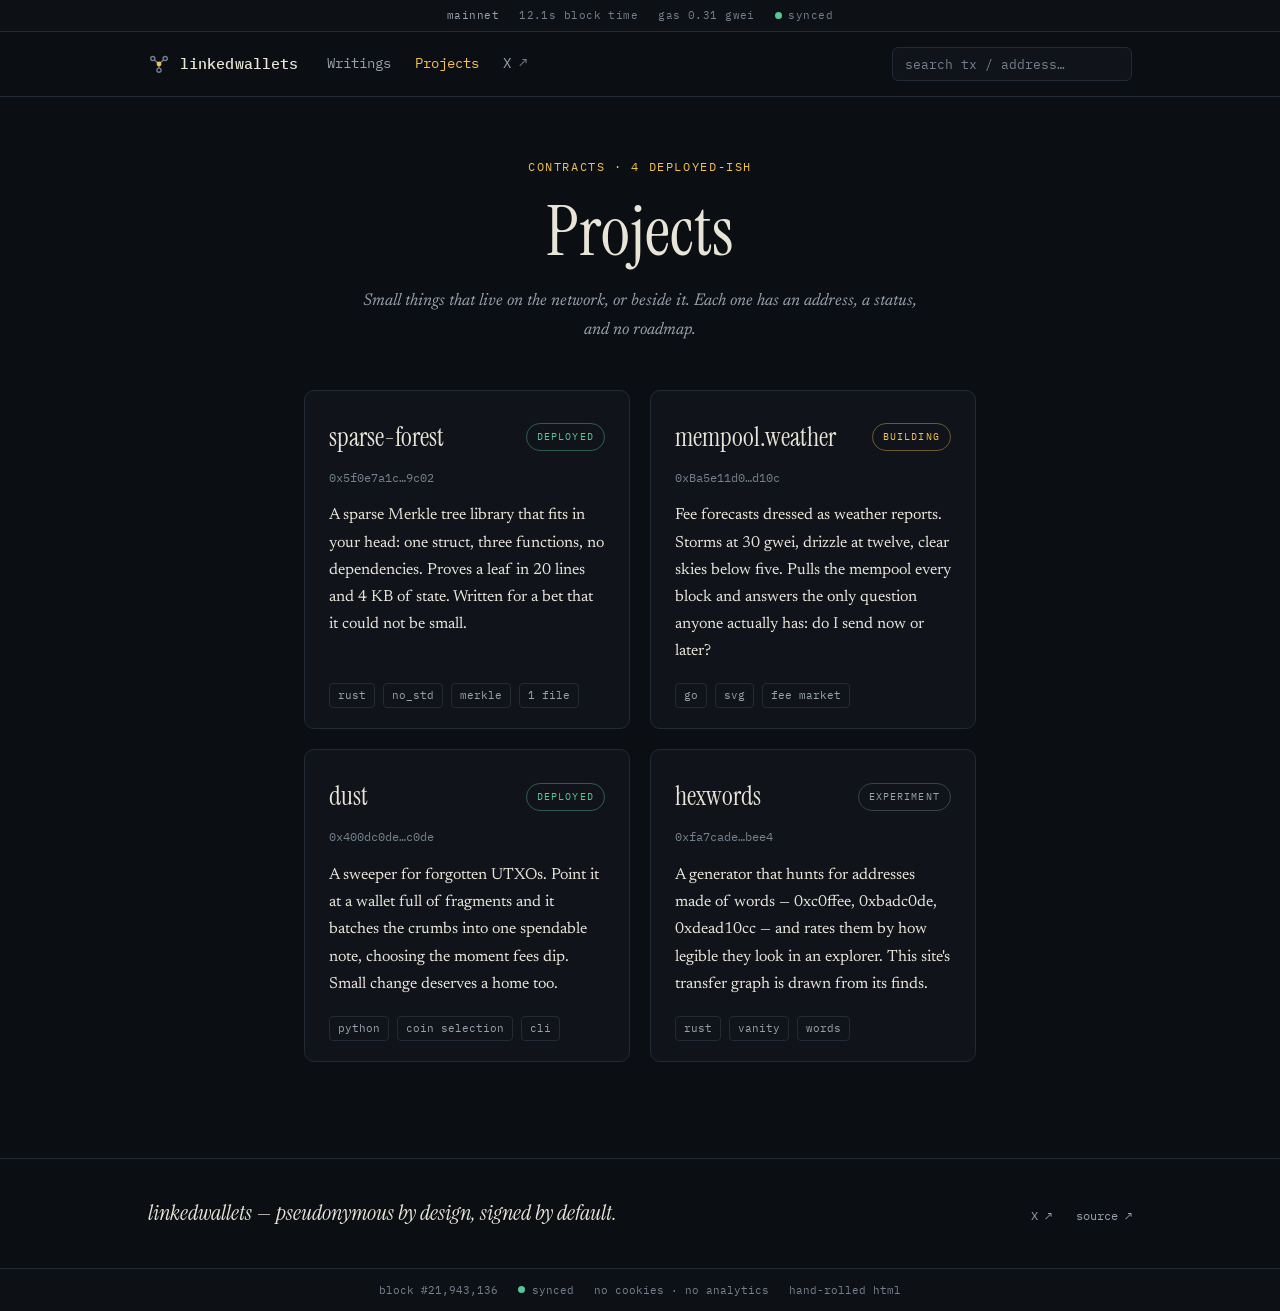
==== projects/index.html @ 098fe1b9 "an explorer for one person: the site lands Home, Writings (3 transfers), Projects (4 contracts), a r" ====
<!DOCTYPE html>
<html lang="en">
<head>
  <meta charset="utf-8">
  <meta name="viewport" content="width=device-width, initial-scale=1, viewport-fit=cover">
  <title>Projects — linkedwallets</title>
  <meta name="description" content="Small tools and contracts by linkedwallets: a sparse Merkle library, a fee forecast as weather, a dust sweeper, a hexword generator.">
  <meta name="theme-color" content="#0b0e12">
  <link rel="icon" href="/favicon.svg" type="image/svg+xml">
  <link rel="preconnect" href="https://fonts.googleapis.com">
  <link rel="preconnect" href="https://fonts.gstatic.com" crossorigin>
  <link rel="stylesheet" href="https://fonts.googleapis.com/css2?family=IBM+Plex+Mono:wght@400;500&family=Instrument+Serif:ital@0;1&family=Newsreader:ital,opsz,wght@0,6..72,400;0,6..72,500;1,6..72,400;1,6..72,500&display=swap">
  <link rel="stylesheet" href="/assets/style.css">
</head>
<body>
  <a class="skip" href="#main">skip to content</a>

  <header class="site-head">
    <div class="chain-strip" aria-hidden="true">
      <div class="wrap">
        <span class="lit">mainnet</span>
        <span class="opt">12.1s block time</span>
        <span class="opt">gas 0.31 gwei</span>
        <span><span class="dot throb"></span>synced</span>
      </div>
    </div>
    <div class="wrap head-grid">
      <a class="brand" href="/" aria-label="linkedwallets — home">
        <svg class="brand-mark" width="22" height="22" viewBox="0 0 64 64" fill="none" aria-hidden="true">
          <path d="M32 32 L14 16 M32 32 L50 16 M32 32 L32 50" stroke="#74808e" stroke-width="4"/>
          <circle cx="14" cy="16" r="6" fill="#0b0e12" stroke="#74808e" stroke-width="4"/>
          <circle cx="50" cy="16" r="6" fill="#0b0e12" stroke="#74808e" stroke-width="4"/>
          <circle cx="32" cy="50" r="6" fill="#0b0e12" stroke="#74808e" stroke-width="4"/>
          <circle cx="32" cy="32" r="7" fill="#f2c14e"/>
        </svg>
        linkedwallets
      </a>
      <nav class="site-nav" aria-label="Site">
        <a href="/writings/">Writings</a>
        <a href="/projects/" aria-current="page">Projects</a>
        <a class="ext" href="https://x.com/linkedwallets" target="_blank" rel="noopener noreferrer">X</a>
      </nav>
      <div class="head-side">
        <form class="search" role="search" aria-label="Search this site">
          <input type="text" name="q" placeholder="search tx / address…" aria-label="Search this site" autocomplete="off">
        </form>
      </div>
      <button class="menu-btn" type="button" aria-expanded="false" aria-controls="menu">menu</button>
    </div>
  </header>

  <div class="menu-overlay" id="menu" hidden>
    <button class="menu-btn menu-close" type="button">close ✕</button>
    <nav aria-label="Site">
      <a href="/"><span>0x01</span>Home</a>
      <a href="/writings/"><span>0x02</span>Writings</a>
      <a href="/projects/"><span>0x03</span>Projects</a>
      <a href="https://x.com/linkedwallets" target="_blank" rel="noopener noreferrer"><span>0x04</span>X ↗</a>
    </nav>
    <div class="menu-foot">
      <span>block #<span data-block>—</span></span>
      <a href="https://x.com/linkedwallets" target="_blank" rel="noopener noreferrer">@linkedwallets</a>
    </div>
  </div>

  <main id="main">
    <div class="wrap">
      <header class="page-head">
        <p class="eyebrow">contracts · 4 deployed-ish</p>
        <h1>Projects</h1>
        <p class="lede">Small things that live on the network, or beside it. Each one has an address, a status, and no roadmap.</p>
      </header>

      <section class="measure contract-grid" aria-label="All projects">
        <article class="contract" id="sparse-forest">
          <div class="contract-head">
            <h2>sparse-forest</h2>
            <span class="badge deployed">deployed</span>
          </div>
          <code class="addr">0x5f0e7a1c…9c02</code>
          <p>A sparse Merkle tree library that fits in your head: one struct, three functions, no dependencies. Proves a leaf in 20 lines and 4 KB of state. Written for a bet that it could not be small.</p>
          <ul class="tags">
            <li>rust</li><li>no_std</li><li>merkle</li><li>1 file</li>
          </ul>
        </article>

        <article class="contract" id="mempool-weather">
          <div class="contract-head">
            <h2>mempool.weather</h2>
            <span class="badge building">building</span>
          </div>
          <code class="addr">0xBa5e11d0…d10c</code>
          <p>Fee forecasts dressed as weather reports. Storms at 30 gwei, drizzle at twelve, clear skies below five. Pulls the mempool every block and answers the only question anyone actually has: do I send now or later?</p>
          <ul class="tags">
            <li>go</li><li>svg</li><li>fee market</li>
          </ul>
        </article>

        <article class="contract" id="dust">
          <div class="contract-head">
            <h2>dust</h2>
            <span class="badge deployed">deployed</span>
          </div>
          <code class="addr">0x400dc0de…c0de</code>
          <p>A sweeper for forgotten UTXOs. Point it at a wallet full of fragments and it batches the crumbs into one spendable note, choosing the moment fees dip. Small change deserves a home too.</p>
          <ul class="tags">
            <li>python</li><li>coin selection</li><li>cli</li>
          </ul>
        </article>

        <article class="contract" id="hexwords">
          <div class="contract-head">
            <h2>hexwords</h2>
            <span class="badge experiment">experiment</span>
          </div>
          <code class="addr">0xfa7cade…bee4</code>
          <p>A generator that hunts for addresses made of words — 0xc0ffee, 0xbadc0de, 0xdead10cc — and rates them by how legible they look in an explorer. This site's transfer graph is drawn from its finds.</p>
          <ul class="tags">
            <li>rust</li><li>vanity</li><li>words</li>
          </ul>
        </article>
      </section>
    </div>
  </main>

  <footer class="site-foot">
    <div class="wrap foot-grid">
      <div class="who">linkedwallets — pseudonymous by design, signed by default.</div>
      <div class="foot-links">
        <a href="https://x.com/linkedwallets" target="_blank" rel="noopener noreferrer">X ↗</a>
        <a href="https://github.com/linkedwallets/linkedwallets.github.io" target="_blank" rel="noopener noreferrer">source ↗</a>
      </div>
    </div>
    <div class="foot-strip">
      <div class="wrap">
        <span>block #<span data-block>—</span></span>
        <span><span class="dot throb"></span>synced</span>
        <span>no cookies · no analytics</span>
        <span>hand-rolled html</span>
      </div>
    </div>
  </footer>

  <script src="/assets/main.js"></script>
</body>
</html>
---- assets/style.css ----
/* linkedwallets.github.io — explorer chrome in mono, human words in serif. */

:root {
  --bg: #0b0e12;
  --bg-panel: #10141a;
  --bg-hover: #161c24;
  --line: #222b35;
  --line-strong: #35424f;
  --text: #e9e4d8;
  --dim: #98a2ae;
  --faint: #74808e;
  --gold: #f2c14e;
  --gold-deep: #b98a24;
  --green: #57c793;
  --red: #e06d5d;
  --measure: 42rem;   /* 672px reading column */
  --wide: 64rem;      /* 1024px chrome column  */
  --serif: "Newsreader", Georgia, "Times New Roman", serif;
  --display: "Instrument Serif", "Newsreader", Georgia, serif;
  --mono: "IBM Plex Mono", ui-monospace, "SF Mono", Menlo, Consolas, monospace;
}

* { box-sizing: border-box; }

html {
  background: var(--bg);
  -webkit-text-size-adjust: 100%;
}

body {
  margin: 0;
  background: var(--bg);
  color: var(--text);
  font-family: var(--serif);
  font-size: 1.0625rem;
  line-height: 1.7;
  -webkit-font-smoothing: antialiased;
  text-rendering: optimizeLegibility;
}

::selection { background: var(--gold); color: #14100a; }

a { color: inherit; }

.wrap {
  max-width: var(--wide);
  margin: 0 auto;
  padding-inline: max(1.25rem, env(safe-area-inset-left));
}

.measure { max-width: var(--measure); margin-inline: auto; }

/* ---------- skip link ---------- */

.skip {
  position: absolute;
  left: -999px;
  top: 0;
  z-index: 60;
  background: var(--gold);
  color: #14100a;
  font-family: var(--mono);
  font-size: 0.8rem;
  padding: 0.5rem 1rem;
}
.skip:focus { left: 0.75rem; top: 0.75rem; }

/* ---------- header ---------- */

.site-head { border-bottom: 1px solid var(--line); }

.chain-strip {
  font-family: var(--mono);
  font-size: 0.6875rem;
  letter-spacing: 0.04em;
  color: var(--faint);
  border-bottom: 1px solid var(--line);
  background: #0d1015;
}
.chain-strip .wrap {
  display: flex;
  gap: 1.25rem;
  justify-content: center;
  padding-block: 0.4rem;
  white-space: nowrap;
  overflow: hidden;
}
.chain-strip .lit { color: var(--dim); }
.dot {
  display: inline-block;
  width: 7px;
  height: 7px;
  border-radius: 50%;
  background: var(--green);
  margin-right: 0.4rem;
  vertical-align: 0.5px;
}
.dot.throb { animation: throb 2.4s ease-in-out infinite; }
@keyframes throb { 50% { opacity: 0.35; } }

.head-grid {
  display: flex;
  align-items: center;
  gap: 1.75rem;
  padding-block: 0.9rem;
}

.brand {
  display: inline-flex;
  align-items: center;
  gap: 0.6rem;
  text-decoration: none;
  font-family: var(--mono);
  font-size: 0.95rem;
  font-weight: 500;
  color: var(--text);
  letter-spacing: 0.01em;
}
.brand:hover .brand-mark * { stroke: var(--gold); }
.brand-mark { flex: none; }

.site-nav { display: flex; gap: 1.5rem; font-family: var(--mono); font-size: 0.85rem; }
.site-nav a {
  text-decoration: none;
  color: var(--dim);
  padding-block: 0.35rem;
}
.site-nav a:hover { color: var(--text); }
.site-nav a[aria-current="page"] { color: var(--gold); }
.site-nav a.ext::after { content: " ↗"; color: var(--faint); }

.head-side {
  margin-left: auto;
  display: flex;
  align-items: center;
  gap: 1rem;
}

.search { position: relative; display: block; }
.search input {
  font-family: var(--mono);
  font-size: 0.8rem;
  color: var(--text);
  background: var(--bg-panel);
  border: 1px solid var(--line);
  border-radius: 6px;
  padding: 0.45rem 0.75rem;
  width: 15rem;
}
.search input::placeholder { color: var(--faint); }
.search input:focus {
  outline: none;
  border-color: var(--gold-deep);
  box-shadow: 0 0 0 1px var(--gold-deep);
}
.search-msg {
  position: absolute;
  top: calc(100% + 0.5rem);
  right: 0;
  font-family: var(--mono);
  font-size: 0.7rem;
  color: var(--gold);
  background: var(--bg-panel);
  border: 1px solid var(--line);
  border-radius: 6px;
  padding: 0.45rem 0.7rem;
  white-space: nowrap;
  z-index: 20;
}

.menu-btn {
  display: none;
  font-family: var(--mono);
  font-size: 0.8rem;
  letter-spacing: 0.06em;
  color: var(--text);
  background: var(--bg-panel);
  border: 1px solid var(--line-strong);
  border-radius: 6px;
  padding: 0.55rem 0.9rem;
  cursor: pointer;
}

/* ---------- mobile menu ---------- */

.menu-overlay {
  position: fixed;
  inset: 0;
  z-index: 50;
  background: rgba(11, 14, 18, 0.97);
  display: flex;
  flex-direction: column;
  padding: 1rem 1.5rem 2rem;
  overflow-y: auto;
}
.menu-overlay[hidden] { display: none; }
.menu-close { position: absolute; top: 1rem; right: 1.5rem; }
.menu-overlay nav { display: flex; flex-direction: column; }
.menu-overlay nav a {
  font-family: var(--display);
  font-size: 2.4rem;
  line-height: 1.2;
  text-decoration: none;
  color: var(--text);
  padding: 0.9rem 0.25rem;
  border-bottom: 1px solid var(--line);
}
.menu-overlay nav a span {
  font-family: var(--mono);
  font-size: 0.7rem;
  color: var(--faint);
  display: block;
  letter-spacing: 0.08em;
}
.menu-foot {
  margin-top: auto;
  font-family: var(--mono);
  font-size: 0.75rem;
  color: var(--faint);
  display: flex;
  justify-content: space-between;
  gap: 1rem;
}
.menu-foot a { color: var(--dim); text-decoration: none; }

body.menu-open { overflow: hidden; }

/* ---------- hero ---------- */

.hero { text-align: center; padding: 4.5rem 0 3.5rem; }

.eyebrow {
  font-family: var(--mono);
  font-size: 0.72rem;
  letter-spacing: 0.14em;
  text-transform: uppercase;
  color: var(--gold);
  margin: 0 0 1.25rem;
}

.display {
  font-family: var(--display);
  font-weight: 400;
  font-size: clamp(3.4rem, 10vw, 7rem);
  line-height: 0.95;
  letter-spacing: -0.01em;
  margin: 0;
}
.display .it { font-style: italic; color: var(--gold); }

.hero-sub {
  font-family: var(--serif);
  font-style: italic;
  font-size: clamp(1.1rem, 2.5vw, 1.35rem);
  color: var(--dim);
  max-width: 34rem;
  margin: 1.5rem auto 0;
}

/* ---------- graph panel ---------- */

.graph-panel {
  max-width: 58rem;
  margin: 3.25rem auto 0;
  border: 1px solid var(--line);
  border-radius: 10px;
  background:
    radial-gradient(var(--line) 1px, transparent 1.5px) 0 0 / 30px 30px,
    var(--bg-panel);
  overflow: hidden;
}
.graph-bar {
  display: flex;
  justify-content: space-between;
  gap: 1rem;
  font-family: var(--mono);
  font-size: 0.7rem;
  letter-spacing: 0.06em;
  color: var(--faint);
  padding: 0.6rem 1rem;
  border-bottom: 1px solid var(--line);
}
.graph-bar .lit { color: var(--dim); }

.graph { display: block; width: 100%; height: auto; }

.g-edge { stroke: var(--line-strong); stroke-width: 1; fill: none; }
.g-pulse {
  stroke: var(--gold);
  stroke-width: 1.6;
  fill: none;
  stroke-dasharray: 9 980;
  stroke-dashoffset: 0;
  animation: transfer 8s linear infinite;
}
@keyframes transfer { to { stroke-dashoffset: -989; } }

.g-node circle { fill: var(--bg-panel); stroke: var(--dim); stroke-width: 1.3; }
.g-node circle.hit { fill: transparent; stroke: none; pointer-events: all; }
.g-node text {
  font-family: var(--mono);
  font-size: 11px;
  fill: var(--faint);
  paint-order: stroke;
  stroke: var(--bg-panel);
  stroke-width: 6px;
  stroke-linejoin: round;
}
.g-node:focus { outline: none; }
.g-node:focus circle,
.g-node:hover circle { stroke: var(--gold); }
.g-node:focus text,
.g-node:hover text { fill: var(--text); }

.g-center .halo {
  fill: none;
  stroke: var(--gold);
  opacity: 0;
  transform-box: fill-box;
  transform-origin: center;
  animation: halo 3.2s ease-out infinite;
}
@keyframes halo {
  0% { transform: scale(1); opacity: 0.55; }
  70%, 100% { transform: scale(2.1); opacity: 0; }
}
.g-center circle.core { stroke: var(--gold); stroke-width: 1.6; fill: #14100a; }
.g-center text { fill: var(--gold); font-size: 12px; }

.g-amount {
  font-family: var(--mono);
  font-size: 10px;
  fill: var(--faint);
  paint-order: stroke;
  stroke: var(--bg-panel);
  stroke-width: 5px;
  stroke-linejoin: round;
}

svg.focused .g-edge.hot { stroke: var(--gold); stroke-width: 1.6; }
svg.focused .g-pulse.hot { animation-duration: 2.2s; }

/* ---------- page headings (non-home) ---------- */

.page-head { padding: 3.75rem 0 2.75rem; }
.page-head .eyebrow { text-align: center; }
.page-head h1 {
  font-family: var(--display);
  font-weight: 400;
  font-size: clamp(2.6rem, 7vw, 4.4rem);
  line-height: 1.02;
  margin: 0;
  text-align: center;
}
.page-head .lede {
  text-align: center;
  font-style: italic;
  color: var(--dim);
  max-width: 36rem;
  margin: 1.25rem auto 0;
}

/* ---------- section label ---------- */

.section-label {
  display: flex;
  align-items: baseline;
  gap: 1rem;
  font-family: var(--mono);
  font-size: 0.72rem;
  letter-spacing: 0.14em;
  text-transform: uppercase;
  color: var(--gold);
  border-bottom: 1px solid var(--line);
  padding-bottom: 0.6rem;
  margin: 0 0 1.25rem;
}
.section-label .more {
  margin-left: auto;
  color: var(--faint);
  text-transform: none;
  letter-spacing: 0.02em;
  text-decoration: none;
}
.section-label .more:hover { color: var(--text); }

/* ---------- intro / prose ---------- */

.intro { padding: 0.5rem 0 3.5rem; }
.intro p { margin: 0 0 1.25rem; }
.intro p:last-child { margin-bottom: 0; }

.prose { padding: 0.5rem 0 4rem; }
.prose p { margin: 0 0 1.4rem; }
.prose a {
  color: var(--gold);
  text-decoration: underline;
  text-decoration-color: var(--gold-deep);
  text-underline-offset: 3px;
}
.prose a:hover { text-decoration-color: var(--gold); }
.prose h2 {
  font-family: var(--mono);
  font-weight: 500;
  font-size: 0.85rem;
  letter-spacing: 0.12em;
  text-transform: uppercase;
  color: var(--text);
  margin: 3rem 0 1.25rem;
  counter-increment: sect;
}
.prose h2::before {
  content: "§ " counter(sect, decimal-leading-zero);
  color: var(--gold);
  margin-right: 0.9rem;
}
.prose { counter-reset: sect; }
.prose blockquote {
  margin: 2rem 0;
  padding: 0.25rem 0 0.25rem 1.4rem;
  border-left: 2px solid var(--gold);
  font-style: italic;
  color: var(--dim);
}
.prose hr {
  border: none;
  border-top: 1px dashed var(--line-strong);
  margin: 3rem auto;
  width: 40%;
}
.dropcap::first-letter {
  font-family: var(--display);
  font-size: 3.4em;
  line-height: 0.85;
  color: var(--gold);
  float: left;
  padding: 0.08em 0.12em 0 0;
}

/* ---------- transaction rows (writings) ---------- */

.tx-list { display: flex; flex-direction: column; padding-bottom: 4rem; }

.tx-row {
  display: grid;
  grid-template-columns: 9.5rem 1fr 9rem;
  gap: 1.5rem;
  align-items: baseline;
  padding: 1.4rem 1rem;
  margin: 0 -1rem;
  border-bottom: 1px solid var(--line);
  text-decoration: none;
  border-radius: 8px;
}
.tx-row:first-of-type { border-top: 1px solid var(--line); }
.tx-row:hover { background: var(--bg-hover); }
.tx-hash {
  font-family: var(--mono);
  font-size: 0.78rem;
  color: var(--faint);
  transition: color 0.15s;
}
.tx-row:hover .tx-hash { color: var(--gold); }
.tx-title {
  font-family: var(--display);
  font-size: 1.7rem;
  line-height: 1.15;
  display: block;
}
.tx-dek {
  display: block;
  font-style: italic;
  color: var(--dim);
  font-size: 0.98rem;
  margin-top: 0.35rem;
}
.tx-row:hover .tx-title { text-decoration: underline; text-decoration-color: var(--gold-deep); text-underline-offset: 5px; }
.tx-meta {
  font-family: var(--mono);
  font-size: 0.72rem;
  color: var(--faint);
  text-align: right;
  line-height: 1.8;
}
.tx-meta .lit { color: var(--dim); }

/* ---------- receipt (writing page header) ---------- */

.receipt {
  border: 1px solid var(--line);
  border-radius: 10px;
  background: var(--bg-panel);
  font-family: var(--mono);
  font-size: 0.78rem;
  margin: 0 0 3rem;
  overflow: hidden;
}
.receipt-row {
  display: flex;
  gap: 1rem;
  padding: 0.55rem 1rem;
  border-bottom: 1px solid var(--line);
}
.receipt-row:last-child { border-bottom: none; }
.receipt-row .k { color: var(--faint); width: 7rem; flex: none; }
.receipt-row .v { color: var(--text); overflow-wrap: anywhere; }
.receipt-row .v.ok { color: var(--green); }
.receipt-row .v.who { color: var(--gold); }

.writing-head { text-align: center; padding: 3.5rem 0 2.5rem; }
.writing-head h1 {
  font-family: var(--display);
  font-weight: 400;
  font-size: clamp(2.5rem, 6.5vw, 4rem);
  line-height: 1.04;
  margin: 1rem 0 0;
}
.writing-head .byline {
  font-family: var(--mono);
  font-size: 0.75rem;
  color: var(--dim);
  letter-spacing: 0.05em;
}
.writing-head .byline a { color: inherit; text-decoration: none; }

.backlink {
  font-family: var(--mono);
  font-size: 0.78rem;
  color: var(--faint);
  text-decoration: none;
}
.backlink:hover { color: var(--text); }

/* ---------- contracts (projects) ---------- */

.contract-grid {
  display: grid;
  grid-template-columns: repeat(2, 1fr);
  gap: 1.25rem;
  padding-bottom: 4rem;
}
.contract {
  border: 1px solid var(--line);
  border-radius: 10px;
  background: var(--bg-panel);
  padding: 1.5rem 1.5rem 1.25rem;
  display: flex;
  flex-direction: column;
  transition: border-color 0.15s;
}
.contract:hover { border-color: var(--line-strong); }
.contract-head {
  display: flex;
  align-items: center;
  gap: 0.8rem;
  margin-bottom: 0.5rem;
}
.contract-head h2 {
  font-family: var(--display);
  font-weight: 400;
  font-size: 1.65rem;
  margin: 0;
}
.badge {
  font-family: var(--mono);
  font-size: 0.65rem;
  letter-spacing: 0.1em;
  text-transform: uppercase;
  border-radius: 99px;
  padding: 0.25rem 0.65rem;
  border: 1px solid;
  margin-left: auto;
  white-space: nowrap;
}
.badge.deployed { color: var(--green); border-color: rgba(87, 199, 147, 0.4); }
.badge.building { color: var(--gold); border-color: rgba(242, 193, 78, 0.4); }
.badge.experiment { color: var(--dim); border-color: var(--line-strong); }

.contract .addr {
  font-family: var(--mono);
  font-size: 0.75rem;
  color: var(--faint);
  display: block;
  margin-bottom: 0.9rem;
}
.contract p { margin: 0 0 1.1rem; color: var(--text); font-size: 1rem; }
.tags {
  list-style: none;
  display: flex;
  flex-wrap: wrap;
  gap: 0.5rem;
  padding: 0;
  margin: auto 0 0;
}
.tags li {
  font-family: var(--mono);
  font-size: 0.68rem;
  color: var(--dim);
  border: 1px solid var(--line);
  border-radius: 4px;
  padding: 0.15rem 0.5rem;
}

/* ---------- 404 ---------- */

.revert {
  text-align: center;
  padding: 5rem 0 6rem;
}
.revert .glyph {
  font-family: var(--display);
  font-size: clamp(5rem, 18vw, 11rem);
  line-height: 1;
  color: var(--red);
  font-style: italic;
  margin: 0;
}
.revert-panel {
  font-family: var(--mono);
  font-size: 0.8rem;
  color: var(--dim);
  border: 1px solid var(--line);
  background: var(--bg-panel);
  border-radius: 10px;
  padding: 1rem 1.25rem;
  max-width: 34rem;
  margin: 2.5rem auto;
  text-align: left;
  overflow-wrap: anywhere;
}
.revert-panel .err { color: var(--red); }
.cta {
  font-family: var(--mono);
  font-size: 0.85rem;
  color: var(--gold);
  text-decoration: none;
  border: 1px solid var(--gold-deep);
  border-radius: 6px;
  padding: 0.7rem 1.4rem;
  display: inline-block;
}
.cta:hover { background: var(--bg-hover); }

/* ---------- footer ---------- */

.site-foot { border-top: 1px solid var(--line); margin-top: 2rem; }
.foot-grid {
  display: flex;
  justify-content: space-between;
  align-items: baseline;
  gap: 1.5rem;
  flex-wrap: wrap;
  padding-block: 2.25rem;
}
.foot-grid .who {
  font-family: var(--display);
  font-size: 1.35rem;
  font-style: italic;
}
.foot-links {
  display: flex;
  gap: 1.5rem;
  font-family: var(--mono);
  font-size: 0.78rem;
}
.foot-links a { color: var(--dim); text-decoration: none; }
.foot-links a:hover { color: var(--text); }
.foot-strip {
  border-top: 1px solid var(--line);
  background: #0d1015;
  font-family: var(--mono);
  font-size: 0.6875rem;
  color: var(--faint);
}
.foot-strip .wrap {
  display: flex;
  gap: 1.25rem;
  justify-content: center;
  flex-wrap: wrap;
  padding-block: 0.75rem;
}

/* ---------- focus ---------- */

a:focus-visible,
button:focus-visible,
input:focus-visible,
.g-node:focus-visible {
  outline: 2px solid var(--gold);
  outline-offset: 2px;
}

/* ---------- responsive ---------- */

@media (max-width: 600px) {
  .chain-strip .opt { display: none; }
}

@media (max-width: 920px) {
  .search { display: none; }
}

@media (max-width: 760px) {
  .site-nav { display: none; }
  .menu-btn { display: block; margin-left: auto; }
  .head-side { display: none; }
  .head-grid { justify-content: space-between; }

  .hero { padding-top: 3rem; }

  .tx-row {
    grid-template-columns: 1fr;
    gap: 0.45rem;
    margin-inline: -0.5rem;
    padding-inline: 0.75rem;
  }
  .tx-meta { text-align: left; line-height: 1.7; }
  .tx-title { font-size: 1.45rem; }

  .contract-grid { grid-template-columns: 1fr; }

  .receipt-row { flex-direction: column; gap: 0.1rem; padding-block: 0.5rem; }
  .receipt-row .k { width: auto; }

  .prose { font-size: 1.0625rem; }
}

/* ---------- reduced motion ---------- */

@media (prefers-reduced-motion: reduce) {
  *, *::before, *::after {
    animation-duration: 0.01ms !important;
    animation-iteration-count: 1 !important;
    transition-duration: 0.01ms !important;
  }
}
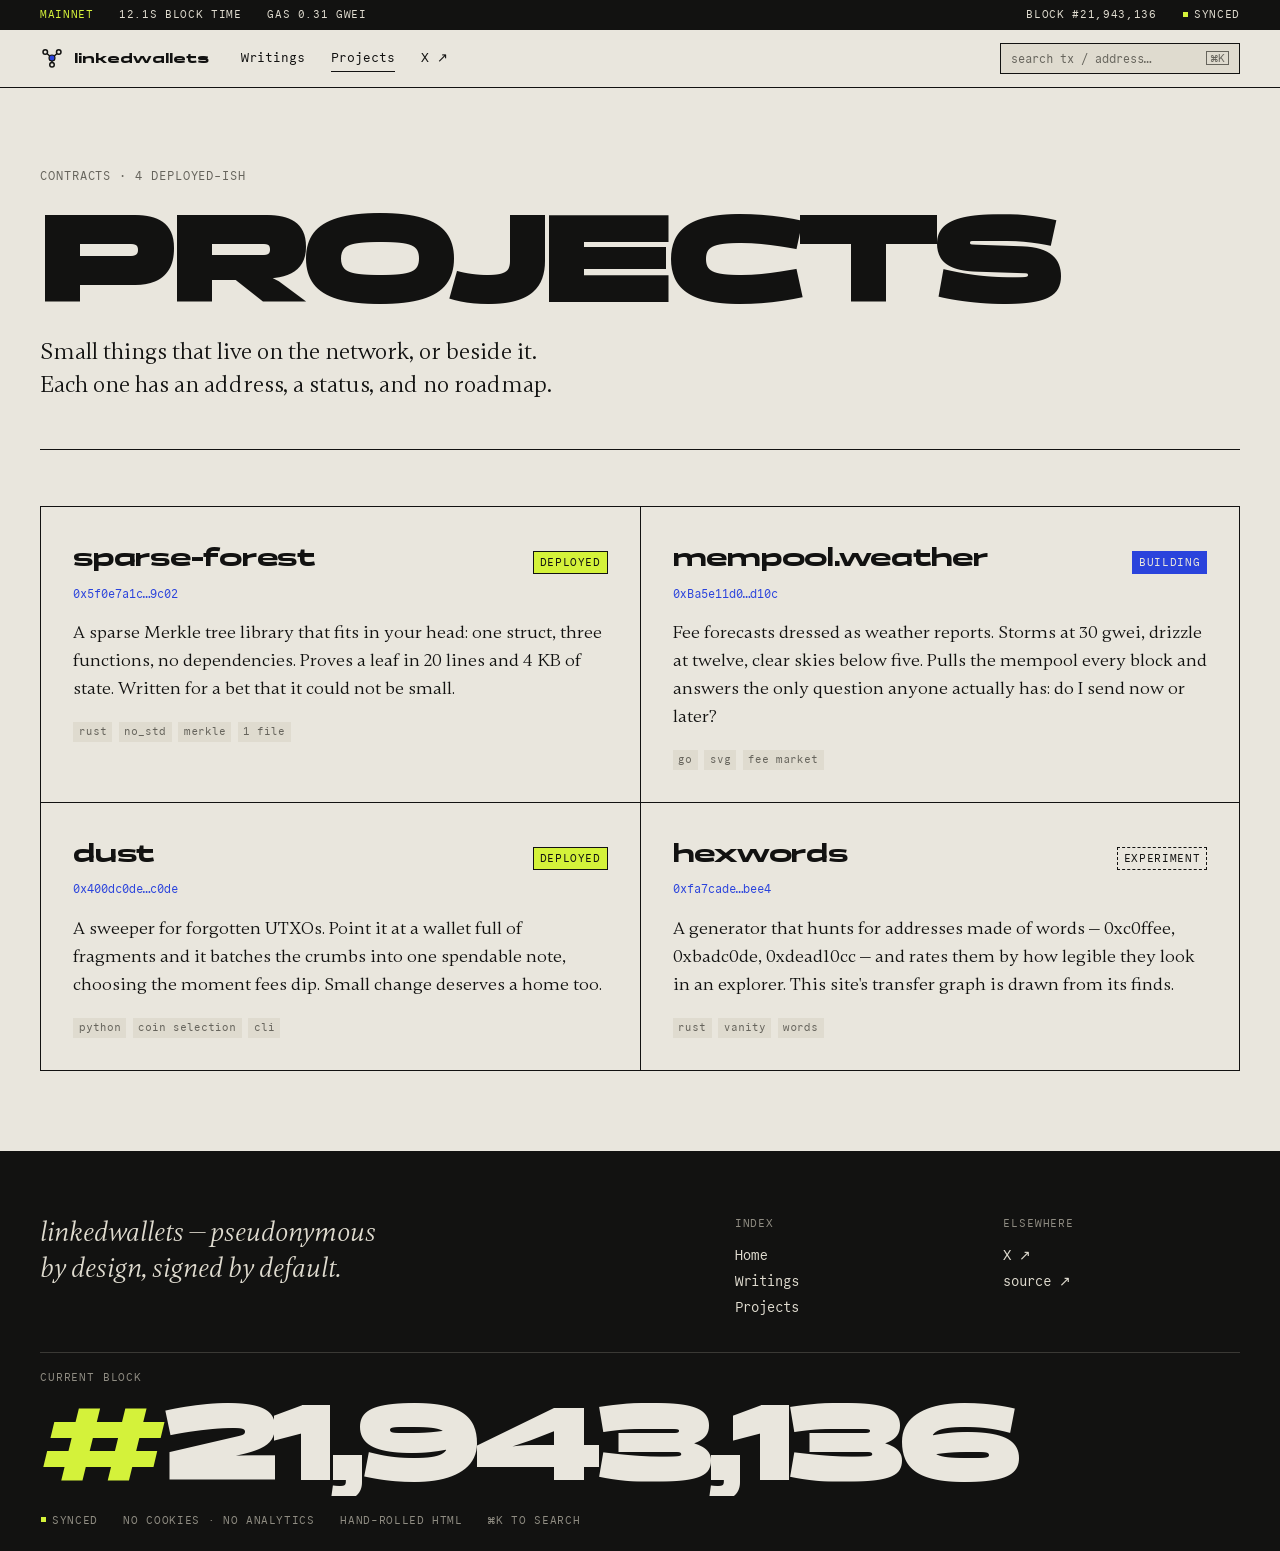
==== commit 5a1e0ad8: "restyle: Panchang + Gambetta + Commit Mono, bone ledger theme Bone-white ledger with hard black rule" ====
--- a/projects/index.html
+++ b/projects/index.html
@@ -5,11 +5,10 @@
   <meta name="viewport" content="width=device-width, initial-scale=1, viewport-fit=cover">
   <title>Projects — linkedwallets</title>
   <meta name="description" content="Small tools and contracts by linkedwallets: a sparse Merkle library, a fee forecast as weather, a dust sweeper, a hexword generator.">
-  <meta name="theme-color" content="#0b0e12">
+  <meta name="theme-color" content="#e9e6dd">
   <link rel="icon" href="/favicon.svg" type="image/svg+xml">
-  <link rel="preconnect" href="https://fonts.googleapis.com">
-  <link rel="preconnect" href="https://fonts.gstatic.com" crossorigin>
-  <link rel="stylesheet" href="https://fonts.googleapis.com/css2?family=IBM+Plex+Mono:wght@400;500&family=Instrument+Serif:ital@0;1&family=Newsreader:ital,opsz,wght@0,6..72,400;0,6..72,500;1,6..72,400;1,6..72,500&display=swap">
+  <link rel="preload" href="/assets/fonts/Panchang-Variable.woff2" as="font" type="font/woff2" crossorigin>
+  <link rel="preload" href="/assets/fonts/Gambetta-Variable.woff2" as="font" type="font/woff2" crossorigin>
   <link rel="stylesheet" href="/assets/style.css">
 </head>
 <body>
@@ -21,45 +20,38 @@
         <span class="lit">mainnet</span>
         <span class="opt">12.1s block time</span>
         <span class="opt">gas 0.31 gwei</span>
+        <span class="end">block #<span data-block>—</span></span>
         <span><span class="dot throb"></span>synced</span>
       </div>
     </div>
     <div class="wrap head-grid">
       <a class="brand" href="/" aria-label="linkedwallets — home">
-        <svg class="brand-mark" width="22" height="22" viewBox="0 0 64 64" fill="none" aria-hidden="true">
-          <path d="M32 32 L14 16 M32 32 L50 16 M32 32 L32 50" stroke="#74808e" stroke-width="4"/>
-          <circle cx="14" cy="16" r="6" fill="#0b0e12" stroke="#74808e" stroke-width="4"/>
-          <circle cx="50" cy="16" r="6" fill="#0b0e12" stroke="#74808e" stroke-width="4"/>
-          <circle cx="32" cy="50" r="6" fill="#0b0e12" stroke="#74808e" stroke-width="4"/>
-          <circle cx="32" cy="32" r="7" fill="#f2c14e"/>
+        <svg class="brand-mark" width="24" height="24" viewBox="0 0 64 64" fill="none" aria-hidden="true">
+          <path d="M32 32 L14 16 M32 32 L50 16 M32 32 L32 50" stroke="#121211" stroke-width="4"/>
+          <circle cx="14" cy="16" r="6" fill="#e9e6dd" stroke="#121211" stroke-width="4"/>
+          <circle cx="50" cy="16" r="6" fill="#e9e6dd" stroke="#121211" stroke-width="4"/>
+          <circle cx="32" cy="50" r="6" fill="#e9e6dd" stroke="#121211" stroke-width="4"/>
+          <circle cx="32" cy="32" r="8" fill="#2a43dc" stroke="#121211" stroke-width="3"/>
         </svg>
         linkedwallets
       </a>
       <nav class="site-nav" aria-label="Site">
         <a href="/writings/">Writings</a>
         <a href="/projects/" aria-current="page">Projects</a>
-        <a class="ext" href="https://x.com/linkedwallets" target="_blank" rel="noopener noreferrer">X</a>
+        <a href="https://x.com/linkedwallets" target="_blank" rel="noopener noreferrer">X ↗</a>
       </nav>
-      <div class="head-side">
-        <form class="search" role="search" aria-label="Search this site">
-          <input type="text" name="q" placeholder="search tx / address…" aria-label="Search this site" autocomplete="off">
-        </form>
-      </div>
-      <button class="menu-btn" type="button" aria-expanded="false" aria-controls="menu">menu</button>
+      <button class="k-btn" type="button" data-explorer aria-haspopup="dialog" aria-controls="explorer">
+        <span class="long">search tx / address…</span><span class="short">menu</span><kbd>⌘K</kbd>
+      </button>
     </div>
   </header>
 
-  <div class="menu-overlay" id="menu" hidden>
-    <button class="menu-btn menu-close" type="button">close ✕</button>
-    <nav aria-label="Site">
-      <a href="/"><span>0x01</span>Home</a>
-      <a href="/writings/"><span>0x02</span>Writings</a>
-      <a href="/projects/"><span>0x03</span>Projects</a>
-      <a href="https://x.com/linkedwallets" target="_blank" rel="noopener noreferrer"><span>0x04</span>X ↗</a>
-    </nav>
-    <div class="menu-foot">
-      <span>block #<span data-block>—</span></span>
-      <a href="https://x.com/linkedwallets" target="_blank" rel="noopener noreferrer">@linkedwallets</a>
+  <div class="palette" id="explorer" role="dialog" aria-modal="true" aria-label="Explorer" hidden>
+    <div class="pal-box">
+      <div class="pal-top"><span>explorer · indexes one person</span><button class="pal-x" type="button">esc ✕</button></div>
+      <input type="text" placeholder="search tx / address / page…" aria-label="Search this site" autocomplete="off" spellcheck="false">
+      <ul class="pal-list"></ul>
+      <div class="pal-foot"><span>block #<span data-block>—</span></span><span>↑↓ move · ↵ open</span></div>
     </div>
   </div>
 
@@ -71,7 +63,8 @@
         <p class="lede">Small things that live on the network, or beside it. Each one has an address, a status, and no roadmap.</p>
       </header>
 
-      <section class="measure contract-grid" aria-label="All projects">
+      <section class="list-band" aria-label="All projects">
+        <div class="contract-grid">
         <article class="contract" id="sparse-forest">
           <div class="contract-head">
             <h2>sparse-forest</h2>
@@ -119,24 +112,36 @@
             <li>rust</li><li>vanity</li><li>words</li>
           </ul>
         </article>
+        </div>
       </section>
     </div>
   </main>
 
   <footer class="site-foot">
-    <div class="wrap foot-grid">
-      <div class="who">linkedwallets — pseudonymous by design, signed by default.</div>
-      <div class="foot-links">
-        <a href="https://x.com/linkedwallets" target="_blank" rel="noopener noreferrer">X ↗</a>
-        <a href="https://github.com/linkedwallets/linkedwallets.github.io" target="_blank" rel="noopener noreferrer">source ↗</a>
+    <div class="wrap">
+      <div class="foot-top">
+        <p class="foot-who">linkedwallets — pseudonymous by design, signed by default.</p>
+        <div class="foot-col">
+          <h3>index</h3>
+          <a href="/">Home</a>
+          <a href="/writings/">Writings</a>
+          <a href="/projects/">Projects</a>
+        </div>
+        <div class="foot-col">
+          <h3>elsewhere</h3>
+          <a href="https://x.com/linkedwallets" target="_blank" rel="noopener noreferrer">X ↗</a>
+          <a href="https://github.com/linkedwallets/linkedwallets.github.io" target="_blank" rel="noopener noreferrer">source ↗</a>
+        </div>
       </div>
-    </div>
-    <div class="foot-strip">
-      <div class="wrap">
-        <span>block #<span data-block>—</span></span>
+      <div class="foot-block" aria-hidden="true">
+        <span class="lbl">current block</span>
+        <span class="num" data-block>—</span>
+      </div>
+      <div class="foot-strip">
         <span><span class="dot throb"></span>synced</span>
         <span>no cookies · no analytics</span>
         <span>hand-rolled html</span>
+        <span>⌘K to search</span>
       </div>
     </div>
   </footer>
--- a/assets/style.css
+++ b/assets/style.css
@@ -1,736 +1,740 @@
-/* linkedwallets.github.io — explorer chrome in mono, human words in serif. */
+/* linkedwallets.github.io — bone-white ledger, hard rules, halftone, cobalt ink.
+   Panchang + Gambetta (Fontshare, ITF FFL) and Commit Mono (OFL), all self-hosted. */
+
+@font-face {
+  font-family: "Panchang";
+  src: url("/assets/fonts/Panchang-Variable.woff2") format("woff2");
+  font-weight: 200 800;
+  font-display: swap;
+}
+@font-face {
+  font-family: "Gambetta";
+  src: url("/assets/fonts/Gambetta-Variable.woff2") format("woff2");
+  font-weight: 300 700;
+  font-display: swap;
+}
+@font-face {
+  font-family: "Gambetta";
+  src: url("/assets/fonts/Gambetta-VariableItalic.woff2") format("woff2");
+  font-weight: 300 700;
+  font-style: italic;
+  font-display: swap;
+}
+@font-face {
+  font-family: "Commit Mono";
+  src: url("/assets/fonts/CommitMono-400-Regular.woff2") format("woff2");
+  font-weight: 400;
+  font-display: swap;
+}
 
 :root {
-  --bg: #0b0e12;
-  --bg-panel: #10141a;
-  --bg-hover: #161c24;
-  --line: #222b35;
-  --line-strong: #35424f;
-  --text: #e9e4d8;
-  --dim: #98a2ae;
-  --faint: #74808e;
-  --gold: #f2c14e;
-  --gold-deep: #b98a24;
-  --green: #57c793;
-  --red: #e06d5d;
-  --measure: 42rem;   /* 672px reading column */
-  --wide: 64rem;      /* 1024px chrome column  */
-  --serif: "Newsreader", Georgia, "Times New Roman", serif;
-  --display: "Instrument Serif", "Newsreader", Georgia, serif;
-  --mono: "IBM Plex Mono", ui-monospace, "SF Mono", Menlo, Consolas, monospace;
-}
-
-* { box-sizing: border-box; }
-
-html {
-  background: var(--bg);
-  -webkit-text-size-adjust: 100%;
-}
+  --bone: #e9e6dd;
+  --bone-2: #dfdbcf;
+  --ink: #121211;
+  --mute: #66645c;
+  --faint: #8f8c82;
+  --cobalt: #2a43dc;
+  --lime: #d4f23a;
+  --display: "Panchang", "Arial Black", sans-serif;
+  --text: "Gambetta", Georgia, serif;
+  --mono: "Commit Mono", ui-monospace, monospace;
+  --pad: clamp(1.1rem, 4vw, 2.5rem);
+  --halftone: radial-gradient(circle, rgba(18, 18, 17, 0.26) 1.1px, transparent 1.6px) 0 0 / 13px 13px;
+}
+
+*, *::before, *::after { box-sizing: border-box; }
+
+html { -webkit-text-size-adjust: 100%; scroll-padding-top: 1rem; }
 
 body {
   margin: 0;
-  background: var(--bg);
-  color: var(--text);
-  font-family: var(--serif);
-  font-size: 1.0625rem;
-  line-height: 1.7;
+  background: var(--bone);
+  color: var(--ink);
+  font-family: var(--text);
+  font-size: 1.125rem;
+  line-height: 1.55;
+  font-kerning: normal;
   -webkit-font-smoothing: antialiased;
-  text-rendering: optimizeLegibility;
-}
-
-::selection { background: var(--gold); color: #14100a; }
-
-a { color: inherit; }
-
-.wrap {
-  max-width: var(--wide);
-  margin: 0 auto;
-  padding-inline: max(1.25rem, env(safe-area-inset-left));
-}
-
-.measure { max-width: var(--measure); margin-inline: auto; }
-
-/* ---------- skip link ---------- */
+}
+body.pal-open { overflow: hidden; }
+
+::selection { background: var(--lime); color: var(--ink); }
+
+a { color: inherit; text-decoration-thickness: 1px; text-underline-offset: 0.18em; }
+a:hover { color: var(--cobalt); }
+:focus-visible { outline: 2px solid var(--cobalt); outline-offset: 3px; }
+
+.wrap { max-width: 80rem; margin: 0 auto; padding-inline: var(--pad); }
 
 .skip {
   position: absolute;
   left: -999px;
-  top: 0;
-  z-index: 60;
-  background: var(--gold);
-  color: #14100a;
+  top: 0.5rem;
+  background: var(--ink);
+  color: var(--bone);
+  padding: 0.5rem 0.8rem;
   font-family: var(--mono);
   font-size: 0.8rem;
-  padding: 0.5rem 1rem;
-}
-.skip:focus { left: 0.75rem; top: 0.75rem; }
-
-/* ---------- header ---------- */
-
-.site-head { border-bottom: 1px solid var(--line); }
-
-.chain-strip {
-  font-family: var(--mono);
-  font-size: 0.6875rem;
-  letter-spacing: 0.04em;
-  color: var(--faint);
-  border-bottom: 1px solid var(--line);
-  background: #0d1015;
-}
-.chain-strip .wrap {
-  display: flex;
-  gap: 1.25rem;
-  justify-content: center;
-  padding-block: 0.4rem;
-  white-space: nowrap;
-  overflow: hidden;
-}
-.chain-strip .lit { color: var(--dim); }
+  z-index: 50;
+}
+.skip:focus { left: 0.5rem; }
+
+.mono, .eyebrow, kbd { font-family: var(--mono); }
+
+.eyebrow {
+  margin: 0;
+  font-size: 0.72rem;
+  letter-spacing: 0.08em;
+  text-transform: uppercase;
+  color: var(--mute);
+}
+
 .dot {
   display: inline-block;
   width: 7px;
   height: 7px;
-  border-radius: 50%;
-  background: var(--green);
-  margin-right: 0.4rem;
-  vertical-align: 0.5px;
-}
-.dot.throb { animation: throb 2.4s ease-in-out infinite; }
-@keyframes throb { 50% { opacity: 0.35; } }
+  margin-right: 0.45em;
+  background: var(--lime);
+  border: 1px solid var(--ink);
+  vertical-align: 0.05em;
+}
+.throb { animation: throb 1.6s steps(2) infinite; }
+@keyframes throb { 50% { background: transparent; } }
+
+kbd {
+  font-size: 0.68rem;
+  border: 1px solid currentColor;
+  padding: 0.05em 0.35em;
+  line-height: 1;
+}
+
+/* ---------- header ---------- */
+
+.chain-strip {
+  background: var(--ink);
+  color: var(--bone-2);
+  font-family: var(--mono);
+  font-size: 0.68rem;
+  letter-spacing: 0.06em;
+  text-transform: uppercase;
+}
+.chain-strip .wrap {
+  display: flex;
+  gap: 1.6rem;
+  padding-block: 0.4rem;
+  white-space: nowrap;
+  overflow: hidden;
+}
+.chain-strip .lit { color: var(--lime); }
+.chain-strip .end { margin-left: auto; }
+
+.site-head { border-bottom: 1px solid var(--ink); }
 
 .head-grid {
   display: flex;
   align-items: center;
-  gap: 1.75rem;
-  padding-block: 0.9rem;
+  gap: 2rem;
+  padding-block: 0.85rem;
 }
 
 .brand {
   display: inline-flex;
   align-items: center;
   gap: 0.6rem;
+  font-family: var(--display);
+  font-weight: 700;
+  font-size: 0.85rem;
+  letter-spacing: 0.01em;
   text-decoration: none;
-  font-family: var(--mono);
-  font-size: 0.95rem;
-  font-weight: 500;
-  color: var(--text);
-  letter-spacing: 0.01em;
-}
-.brand:hover .brand-mark * { stroke: var(--gold); }
+}
 .brand-mark { flex: none; }
 
-.site-nav { display: flex; gap: 1.5rem; font-family: var(--mono); font-size: 0.85rem; }
+.site-nav { display: flex; gap: 1.6rem; }
 .site-nav a {
+  font-family: var(--mono);
+  font-size: 0.8rem;
   text-decoration: none;
-  color: var(--dim);
-  padding-block: 0.35rem;
-}
-.site-nav a:hover { color: var(--text); }
-.site-nav a[aria-current="page"] { color: var(--gold); }
-.site-nav a.ext::after { content: " ↗"; color: var(--faint); }
-
-.head-side {
+  padding-block: 0.2rem;
+  border-bottom: 1px solid transparent;
+}
+.site-nav a:hover, .site-nav a[aria-current="page"] { border-bottom-color: currentColor; }
+
+.k-btn {
   margin-left: auto;
-  display: flex;
+  display: inline-flex;
   align-items: center;
-  gap: 1rem;
-}
-
-.search { position: relative; display: block; }
-.search input {
-  font-family: var(--mono);
-  font-size: 0.8rem;
-  color: var(--text);
-  background: var(--bg-panel);
-  border: 1px solid var(--line);
-  border-radius: 6px;
-  padding: 0.45rem 0.75rem;
-  width: 15rem;
-}
-.search input::placeholder { color: var(--faint); }
-.search input:focus {
-  outline: none;
-  border-color: var(--gold-deep);
-  box-shadow: 0 0 0 1px var(--gold-deep);
-}
-.search-msg {
-  position: absolute;
-  top: calc(100% + 0.5rem);
-  right: 0;
-  font-family: var(--mono);
-  font-size: 0.7rem;
-  color: var(--gold);
-  background: var(--bg-panel);
-  border: 1px solid var(--line);
-  border-radius: 6px;
-  padding: 0.45rem 0.7rem;
-  white-space: nowrap;
-  z-index: 20;
-}
-
-.menu-btn {
-  display: none;
-  font-family: var(--mono);
-  font-size: 0.8rem;
-  letter-spacing: 0.06em;
-  color: var(--text);
-  background: var(--bg-panel);
-  border: 1px solid var(--line-strong);
-  border-radius: 6px;
-  padding: 0.55rem 0.9rem;
+  gap: 0.8rem;
+  min-width: 15rem;
+  justify-content: space-between;
+  font-family: var(--mono);
+  font-size: 0.78rem;
+  color: var(--mute);
+  background: var(--bone-2);
+  border: 1px solid var(--ink);
+  padding: 0.45rem 0.6rem;
   cursor: pointer;
 }
-
-/* ---------- mobile menu ---------- */
-
-.menu-overlay {
+.k-btn:hover { background: var(--lime); color: var(--ink); }
+.k-btn .short { display: none; }
+
+/* ---------- ⌘K explorer ---------- */
+
+.palette {
   position: fixed;
   inset: 0;
-  z-index: 50;
-  background: rgba(11, 14, 18, 0.97);
-  display: flex;
-  flex-direction: column;
-  padding: 1rem 1.5rem 2rem;
-  overflow-y: auto;
-}
-.menu-overlay[hidden] { display: none; }
-.menu-close { position: absolute; top: 1rem; right: 1.5rem; }
-.menu-overlay nav { display: flex; flex-direction: column; }
-.menu-overlay nav a {
-  font-family: var(--display);
-  font-size: 2.4rem;
-  line-height: 1.2;
-  text-decoration: none;
-  color: var(--text);
-  padding: 0.9rem 0.25rem;
-  border-bottom: 1px solid var(--line);
-}
-.menu-overlay nav a span {
-  font-family: var(--mono);
-  font-size: 0.7rem;
-  color: var(--faint);
-  display: block;
-  letter-spacing: 0.08em;
-}
-.menu-foot {
-  margin-top: auto;
-  font-family: var(--mono);
-  font-size: 0.75rem;
-  color: var(--faint);
+  z-index: 40;
+  display: grid;
+  place-items: start center;
+  padding: 12vh var(--pad) 2rem;
+  background: rgba(233, 230, 221, 0.72);
+  backdrop-filter: blur(3px);
+}
+.palette[hidden] { display: none; }
+
+.pal-box {
+  width: min(36rem, 100%);
+  background: var(--bone);
+  border: 1px solid var(--ink);
+  box-shadow: 8px 8px 0 var(--ink);
+  animation: pop 0.16s ease-out;
+}
+@keyframes pop { from { transform: translateY(6px); opacity: 0; } }
+
+.pal-top, .pal-foot {
   display: flex;
   justify-content: space-between;
   gap: 1rem;
-}
-.menu-foot a { color: var(--dim); text-decoration: none; }
-
-body.menu-open { overflow: hidden; }
-
-/* ---------- hero ---------- */
-
-.hero { text-align: center; padding: 4.5rem 0 3.5rem; }
-
-.eyebrow {
-  font-family: var(--mono);
-  font-size: 0.72rem;
-  letter-spacing: 0.14em;
-  text-transform: uppercase;
-  color: var(--gold);
-  margin: 0 0 1.25rem;
-}
-
-.display {
-  font-family: var(--display);
-  font-weight: 400;
-  font-size: clamp(3.4rem, 10vw, 7rem);
-  line-height: 0.95;
-  letter-spacing: -0.01em;
-  margin: 0;
-}
-.display .it { font-style: italic; color: var(--gold); }
-
-.hero-sub {
-  font-family: var(--serif);
-  font-style: italic;
-  font-size: clamp(1.1rem, 2.5vw, 1.35rem);
-  color: var(--dim);
-  max-width: 34rem;
-  margin: 1.5rem auto 0;
-}
-
-/* ---------- graph panel ---------- */
-
-.graph-panel {
-  max-width: 58rem;
-  margin: 3.25rem auto 0;
-  border: 1px solid var(--line);
-  border-radius: 10px;
-  background:
-    radial-gradient(var(--line) 1px, transparent 1.5px) 0 0 / 30px 30px,
-    var(--bg-panel);
-  overflow: hidden;
-}
-.graph-bar {
+  font-family: var(--mono);
+  font-size: 0.68rem;
+  letter-spacing: 0.06em;
+  text-transform: uppercase;
+  color: var(--mute);
+  padding: 0.55rem 0.9rem;
+}
+.pal-top { background: var(--ink); color: var(--bone-2); align-items: center; }
+.pal-x { font: inherit; color: inherit; background: none; border: 1px solid currentColor; padding: 0.1em 0.45em; cursor: pointer; }
+.pal-x:hover { color: var(--lime); }
+.pal-foot { border-top: 1px solid var(--ink); }
+
+.palette input {
+  width: 100%;
+  border: 0;
+  border-bottom: 1px solid var(--ink);
+  background: transparent;
+  font-family: var(--text);
+  font-size: 1.35rem;
+  padding: 0.85rem 0.9rem;
+  color: var(--ink);
+  outline: none;
+}
+.palette input::placeholder { color: var(--faint); font-style: italic; }
+
+.pal-list { list-style: none; margin: 0; padding: 0.35rem 0; max-height: 50vh; overflow: auto; }
+.pal-list a {
+  display: flex;
+  gap: 0.9rem;
+  align-items: baseline;
+  padding: 0.45rem 0.9rem;
+  text-decoration: none;
+}
+.pal-list a span {
+  width: 2.6rem;
+  font-family: var(--mono);
+  font-size: 0.7rem;
+  color: var(--faint);
+}
+.pal-list a b { font-weight: 500; }
+.pal-list a.sel, .pal-list a:hover { background: var(--lime); color: var(--ink); }
+.pal-none { padding: 1rem 0.9rem; font-family: var(--mono); font-size: 0.8rem; color: var(--mute); }
+
+/* ---------- home hero ---------- */
+
+.hero { padding-top: clamp(2rem, 5vw, 3.5rem); }
+
+.hero-top {
   display: flex;
   justify-content: space-between;
   gap: 1rem;
-  font-family: var(--mono);
-  font-size: 0.7rem;
+  border-bottom: 1px solid var(--ink);
+  padding-bottom: 0.6rem;
+}
+
+.display {
+  margin: clamp(1.2rem, 3vw, 2rem) 0 0;
+  font-family: var(--display);
+  font-weight: 800;
+  font-size: clamp(3.3rem, 15.4vw, 14.5rem);
+  line-height: 0.86;
+  letter-spacing: -0.035em;
+  text-transform: uppercase;
+}
+.display .ln { display: block; animation: rise 0.8s cubic-bezier(0.2, 0.7, 0.1, 1) both; }
+.display .it {
+  font-family: var(--text);
+  font-style: italic;
+  font-weight: 400;
+  text-transform: none;
+  letter-spacing: -0.02em;
+  font-size: 1.12em;
+  line-height: 0.9;
+  color: var(--cobalt);
+  text-align: right;
+  animation-delay: 0.12s;
+}
+@keyframes rise { from { transform: translateY(0.25em); opacity: 0; } }
+
+.hero-row {
+  display: grid;
+  grid-template-columns: minmax(0, 1fr) auto;
+  gap: 2rem;
+  align-items: end;
+  margin-top: 1.4rem;
+}
+
+.hero-sub {
+  margin: 0;
+  max-width: 30rem;
+  font-size: clamp(1.2rem, 2vw, 1.45rem);
+  line-height: 1.35;
+}
+
+.k-hint { margin: 0; font-family: var(--mono); font-size: 0.75rem; color: var(--mute); }
+
+/* ---------- transfer graph ---------- */
+
+.graph-panel {
+  position: relative;
+  margin-top: clamp(1.8rem, 4vw, 3rem);
+  border: 1px solid var(--ink);
+  background: var(--bone);
+  overflow: hidden;
+}
+.graph-panel::before {
+  content: "";
+  position: absolute;
+  inset: 0;
+  background: var(--halftone);
+  -webkit-mask-image: radial-gradient(ellipse 60% 70% at 50% 52%, transparent 30%, #000 95%);
+  mask-image: radial-gradient(ellipse 60% 70% at 50% 52%, transparent 30%, #000 95%);
+  pointer-events: none;
+}
+
+.graph-bar {
+  position: relative;
+  display: flex;
+  justify-content: space-between;
+  gap: 1rem;
+  font-family: var(--mono);
+  font-size: 0.68rem;
   letter-spacing: 0.06em;
-  color: var(--faint);
-  padding: 0.6rem 1rem;
-  border-bottom: 1px solid var(--line);
-}
-.graph-bar .lit { color: var(--dim); }
-
-.graph { display: block; width: 100%; height: auto; }
-
-.g-edge { stroke: var(--line-strong); stroke-width: 1; fill: none; }
+  text-transform: uppercase;
+  background: var(--ink);
+  color: var(--bone-2);
+  padding: 0.45rem 0.9rem;
+}
+.graph-bar .lit { color: var(--lime); }
+
+.graph { position: relative; display: block; width: 100%; height: auto; }
+
+.g-edge {
+  stroke: var(--ink);
+  stroke-opacity: 0.45;
+  stroke-width: 1;
+  fill: none;
+  stroke-dasharray: 1;
+  stroke-dashoffset: 1;
+  animation: draw 1.4s 0.3s cubic-bezier(0.5, 0, 0.2, 1) forwards;
+}
+@keyframes draw { to { stroke-dashoffset: 0; } }
+
 .g-pulse {
-  stroke: var(--gold);
-  stroke-width: 1.6;
+  stroke: var(--cobalt);
+  stroke-width: 2.4;
   fill: none;
-  stroke-dasharray: 9 980;
-  stroke-dashoffset: 0;
+  stroke-dasharray: 10 980;
   animation: transfer 8s linear infinite;
 }
-@keyframes transfer { to { stroke-dashoffset: -989; } }
-
-.g-node circle { fill: var(--bg-panel); stroke: var(--dim); stroke-width: 1.3; }
+@keyframes transfer { to { stroke-dashoffset: -990; } }
+
+.g-node { cursor: default; }
+.g-node circle { fill: var(--bone); stroke: var(--ink); stroke-width: 1.5; }
 .g-node circle.hit { fill: transparent; stroke: none; pointer-events: all; }
-.g-node text {
+.g-node text, .g-amount {
   font-family: var(--mono);
   font-size: 11px;
-  fill: var(--faint);
+  fill: var(--ink);
   paint-order: stroke;
-  stroke: var(--bg-panel);
+  stroke: var(--bone);
   stroke-width: 6px;
   stroke-linejoin: round;
 }
+.g-amount { font-size: 10px; fill: var(--mute); }
+.g-node:hover circle:not(.hit), .g-node:focus circle:not(.hit) { fill: var(--lime); }
 .g-node:focus { outline: none; }
-.g-node:focus circle,
-.g-node:hover circle { stroke: var(--gold); }
-.g-node:focus text,
-.g-node:hover text { fill: var(--text); }
-
-.g-center .halo {
+
+.g-center circle.core { fill: var(--cobalt); stroke: var(--ink); }
+.g-center circle.halo {
   fill: none;
-  stroke: var(--gold);
-  opacity: 0;
+  stroke: var(--cobalt);
   transform-box: fill-box;
   transform-origin: center;
-  animation: halo 3.2s ease-out infinite;
+  animation: halo 2.4s ease-out infinite;
 }
 @keyframes halo {
-  0% { transform: scale(1); opacity: 0.55; }
-  70%, 100% { transform: scale(2.1); opacity: 0; }
-}
-.g-center circle.core { stroke: var(--gold); stroke-width: 1.6; fill: #14100a; }
-.g-center text { fill: var(--gold); font-size: 12px; }
-
-.g-amount {
-  font-family: var(--mono);
-  font-size: 10px;
-  fill: var(--faint);
-  paint-order: stroke;
-  stroke: var(--bg-panel);
-  stroke-width: 5px;
-  stroke-linejoin: round;
-}
-
-svg.focused .g-edge.hot { stroke: var(--gold); stroke-width: 1.6; }
+  0% { transform: scale(1); opacity: 0.8; }
+  70%, 100% { transform: scale(2.4); opacity: 0; }
+}
+.g-center text { font-family: var(--display); font-weight: 700; font-size: 12px; fill: var(--cobalt); }
+
+svg.focused .g-edge { stroke-opacity: 0.18; }
+svg.focused .g-edge.hot { stroke: var(--cobalt); stroke-opacity: 1; stroke-width: 1.8; }
+svg.focused .g-pulse:not(.hot) { opacity: 0.15; }
 svg.focused .g-pulse.hot { animation-duration: 2.2s; }
 
-/* ---------- page headings (non-home) ---------- */
-
-.page-head { padding: 3.75rem 0 2.75rem; }
-.page-head .eyebrow { text-align: center; }
-.page-head h1 {
-  font-family: var(--display);
+.ledger {
+  display: grid;
+  grid-template-columns: repeat(4, 1fr);
+  border: 1px solid var(--ink);
+  border-top: 0;
+}
+.ledger div { padding: 0.8rem 0.9rem; border-left: 1px solid var(--ink); }
+.ledger div:first-child { border-left: 0; }
+.ledger b {
+  display: block;
+  font-family: var(--display);
+  font-weight: 700;
+  font-size: clamp(1.4rem, 3vw, 2.2rem);
+  line-height: 1;
+}
+.ledger span { font-family: var(--mono); font-size: 0.68rem; text-transform: uppercase; letter-spacing: 0.06em; color: var(--mute); }
+
+/* ---------- sections ---------- */
+
+.band {
+  display: grid;
+  grid-template-columns: minmax(12rem, 1fr) minmax(0, 2.6fr);
+  gap: 2rem;
+  padding-block: clamp(2.5rem, 6vw, 4.5rem);
+  border-bottom: 1px solid var(--ink);
+}
+.band:last-child { border-bottom: 0; }
+
+.band-label {
+  margin: 0;
+  font-family: var(--display);
+  font-weight: 700;
+  font-size: 0.82rem;
+  line-height: 1.3;
+  text-transform: uppercase;
+  letter-spacing: 0.02em;
+}
+.band-label .n { display: block; font-family: var(--mono); font-weight: 400; color: var(--cobalt); margin-bottom: 0.4rem; }
+.band-label .more {
+  display: inline-block;
+  margin-top: 0.9rem;
+  font-family: var(--mono);
   font-weight: 400;
-  font-size: clamp(2.6rem, 7vw, 4.4rem);
-  line-height: 1.02;
-  margin: 0;
-  text-align: center;
-}
-.page-head .lede {
-  text-align: center;
-  font-style: italic;
-  color: var(--dim);
-  max-width: 36rem;
-  margin: 1.25rem auto 0;
-}
-
-/* ---------- section label ---------- */
-
-.section-label {
-  display: flex;
-  align-items: baseline;
-  gap: 1rem;
-  font-family: var(--mono);
   font-size: 0.72rem;
-  letter-spacing: 0.14em;
-  text-transform: uppercase;
-  color: var(--gold);
-  border-bottom: 1px solid var(--line);
-  padding-bottom: 0.6rem;
-  margin: 0 0 1.25rem;
-}
-.section-label .more {
-  margin-left: auto;
-  color: var(--faint);
   text-transform: none;
-  letter-spacing: 0.02em;
-  text-decoration: none;
-}
-.section-label .more:hover { color: var(--text); }
-
-/* ---------- intro / prose ---------- */
-
-.intro { padding: 0.5rem 0 3.5rem; }
-.intro p { margin: 0 0 1.25rem; }
-.intro p:last-child { margin-bottom: 0; }
-
-.prose { padding: 0.5rem 0 4rem; }
-.prose p { margin: 0 0 1.4rem; }
-.prose a {
-  color: var(--gold);
-  text-decoration: underline;
-  text-decoration-color: var(--gold-deep);
-  text-underline-offset: 3px;
-}
-.prose a:hover { text-decoration-color: var(--gold); }
-.prose h2 {
-  font-family: var(--mono);
-  font-weight: 500;
-  font-size: 0.85rem;
-  letter-spacing: 0.12em;
-  text-transform: uppercase;
-  color: var(--text);
-  margin: 3rem 0 1.25rem;
-  counter-increment: sect;
-}
-.prose h2::before {
-  content: "§ " counter(sect, decimal-leading-zero);
-  color: var(--gold);
-  margin-right: 0.9rem;
-}
-.prose { counter-reset: sect; }
-.prose blockquote {
-  margin: 2rem 0;
-  padding: 0.25rem 0 0.25rem 1.4rem;
-  border-left: 2px solid var(--gold);
-  font-style: italic;
-  color: var(--dim);
-}
-.prose hr {
-  border: none;
-  border-top: 1px dashed var(--line-strong);
-  margin: 3rem auto;
-  width: 40%;
-}
-.dropcap::first-letter {
-  font-family: var(--display);
-  font-size: 3.4em;
-  line-height: 0.85;
-  color: var(--gold);
-  float: left;
-  padding: 0.08em 0.12em 0 0;
-}
-
-/* ---------- transaction rows (writings) ---------- */
-
-.tx-list { display: flex; flex-direction: column; padding-bottom: 4rem; }
+  letter-spacing: 0;
+}
+
+.intro p { margin: 0 0 1rem; font-size: clamp(1.2rem, 1.8vw, 1.45rem); line-height: 1.45; max-width: 40rem; }
+.intro p:first-child::first-line { font-weight: 600; }
+
+/* ---------- transfer rows ---------- */
+
+.tx-list { border-top: 1px solid var(--ink); }
 
 .tx-row {
   display: grid;
-  grid-template-columns: 9.5rem 1fr 9rem;
+  grid-template-columns: 8.5rem minmax(0, 1fr) 9.5rem;
   gap: 1.5rem;
   align-items: baseline;
-  padding: 1.4rem 1rem;
-  margin: 0 -1rem;
-  border-bottom: 1px solid var(--line);
+  padding: 1.15rem 0.6rem;
+  border-bottom: 1px solid var(--ink);
   text-decoration: none;
-  border-radius: 8px;
-}
-.tx-row:first-of-type { border-top: 1px solid var(--line); }
-.tx-row:hover { background: var(--bg-hover); }
-.tx-hash {
-  font-family: var(--mono);
-  font-size: 0.78rem;
-  color: var(--faint);
-  transition: color 0.15s;
-}
-.tx-row:hover .tx-hash { color: var(--gold); }
-.tx-title {
-  font-family: var(--display);
-  font-size: 1.7rem;
-  line-height: 1.15;
-  display: block;
-}
-.tx-dek {
-  display: block;
-  font-style: italic;
-  color: var(--dim);
-  font-size: 0.98rem;
-  margin-top: 0.35rem;
-}
-.tx-row:hover .tx-title { text-decoration: underline; text-decoration-color: var(--gold-deep); text-underline-offset: 5px; }
-.tx-meta {
-  font-family: var(--mono);
-  font-size: 0.72rem;
-  color: var(--faint);
-  text-align: right;
-  line-height: 1.8;
-}
-.tx-meta .lit { color: var(--dim); }
-
-/* ---------- receipt (writing page header) ---------- */
-
-.receipt {
-  border: 1px solid var(--line);
-  border-radius: 10px;
-  background: var(--bg-panel);
-  font-family: var(--mono);
-  font-size: 0.78rem;
-  margin: 0 0 3rem;
-  overflow: hidden;
-}
-.receipt-row {
-  display: flex;
-  gap: 1rem;
-  padding: 0.55rem 1rem;
-  border-bottom: 1px solid var(--line);
-}
-.receipt-row:last-child { border-bottom: none; }
-.receipt-row .k { color: var(--faint); width: 7rem; flex: none; }
-.receipt-row .v { color: var(--text); overflow-wrap: anywhere; }
-.receipt-row .v.ok { color: var(--green); }
-.receipt-row .v.who { color: var(--gold); }
-
-.writing-head { text-align: center; padding: 3.5rem 0 2.5rem; }
-.writing-head h1 {
-  font-family: var(--display);
-  font-weight: 400;
-  font-size: clamp(2.5rem, 6.5vw, 4rem);
-  line-height: 1.04;
-  margin: 1rem 0 0;
-}
-.writing-head .byline {
-  font-family: var(--mono);
-  font-size: 0.75rem;
-  color: var(--dim);
-  letter-spacing: 0.05em;
-}
-.writing-head .byline a { color: inherit; text-decoration: none; }
-
-.backlink {
-  font-family: var(--mono);
-  font-size: 0.78rem;
-  color: var(--faint);
-  text-decoration: none;
-}
-.backlink:hover { color: var(--text); }
-
-/* ---------- contracts (projects) ---------- */
+  background: linear-gradient(var(--lime), var(--lime)) 0 0 / 0 100% no-repeat;
+  transition: background-size 0.35s cubic-bezier(0.3, 0.7, 0.2, 1);
+}
+.tx-row:hover { background-size: 100% 100%; color: var(--ink); }
+
+.tx-hash, .tx-meta { font-family: var(--mono); font-size: 0.72rem; color: var(--mute); }
+.tx-meta { text-align: right; line-height: 1.6; }
+.tx-meta .lit { color: var(--cobalt); }
+.tx-title { display: block; font-family: var(--display); font-weight: 600; font-size: clamp(1rem, 1.7vw, 1.3rem); line-height: 1.2; letter-spacing: -0.01em; }
+.tx-dek { display: block; margin-top: 0.35rem; color: var(--mute); font-size: 1.05rem; line-height: 1.4; }
+.tx-row:hover .tx-dek, .tx-row:hover .tx-hash, .tx-row:hover .tx-meta { color: var(--ink); }
+
+/* ---------- inner page heads ---------- */
+
+.page-head {
+  padding: clamp(2.5rem, 7vw, 5rem) 0 clamp(2rem, 4vw, 3rem);
+  border-bottom: 1px solid var(--ink);
+}
+.page-head h1 {
+  margin: 0.8rem 0 0;
+  font-family: var(--display);
+  font-weight: 800;
+  font-size: clamp(2.4rem, 10vw, 9rem);
+  line-height: 0.9;
+  letter-spacing: -0.035em;
+  text-transform: uppercase;
+  animation: rise 0.7s cubic-bezier(0.2, 0.7, 0.1, 1) both;
+}
+.lede { max-width: 34rem; margin: 1.4rem 0 0; font-size: clamp(1.2rem, 2vw, 1.45rem); line-height: 1.4; }
+
+.list-band { padding-block: clamp(2rem, 5vw, 3.5rem) clamp(3rem, 7vw, 5rem); }
+
+/* ---------- projects ---------- */
 
 .contract-grid {
   display: grid;
-  grid-template-columns: repeat(2, 1fr);
-  gap: 1.25rem;
-  padding-bottom: 4rem;
+  grid-template-columns: repeat(2, minmax(0, 1fr));
+  border-top: 1px solid var(--ink);
+  border-left: 1px solid var(--ink);
 }
 .contract {
-  border: 1px solid var(--line);
-  border-radius: 10px;
-  background: var(--bg-panel);
-  padding: 1.5rem 1.5rem 1.25rem;
-  display: flex;
-  flex-direction: column;
-  transition: border-color 0.15s;
-}
-.contract:hover { border-color: var(--line-strong); }
-.contract-head {
+  padding: clamp(1.2rem, 3vw, 2rem);
+  border-right: 1px solid var(--ink);
+  border-bottom: 1px solid var(--ink);
+  scroll-margin-top: 1rem;
+}
+.contract:target { background: var(--bone-2); box-shadow: inset 6px 0 0 var(--cobalt); }
+.contract-head { display: flex; justify-content: space-between; align-items: baseline; gap: 1rem; }
+.contract h2 { margin: 0; font-family: var(--display); font-weight: 700; font-size: clamp(1.15rem, 2vw, 1.5rem); letter-spacing: -0.01em; }
+.addr { display: block; margin: 0.5rem 0 1rem; font-family: var(--mono); font-size: 0.74rem; color: var(--cobalt); }
+.contract p { margin: 0; }
+
+.badge {
+  flex: none;
+  font-family: var(--mono);
+  font-size: 0.66rem;
+  text-transform: uppercase;
+  letter-spacing: 0.06em;
+  padding: 0.2em 0.55em;
+  border: 1px solid var(--ink);
+}
+.badge.deployed { background: var(--lime); }
+.badge.building { background: var(--cobalt); color: var(--bone); border-color: var(--cobalt); }
+.badge.experiment { border-style: dashed; }
+
+.tags { list-style: none; display: flex; flex-wrap: wrap; gap: 0.4rem; margin: 1.2rem 0 0; padding: 0; }
+.tags li { font-family: var(--mono); font-size: 0.7rem; color: var(--mute); background: var(--bone-2); padding: 0.15em 0.5em; }
+
+/* ---------- essays ---------- */
+
+.writing-head { padding: clamp(2rem, 6vw, 4rem) 0 clamp(1.6rem, 4vw, 2.6rem); border-bottom: 1px solid var(--ink); }
+.backlink { font-family: var(--mono); font-size: 0.78rem; text-decoration: none; }
+.writing-head h1 {
+  margin: 1.2rem 0 0;
+  max-width: 16ch;
+  font-family: var(--display);
+  font-weight: 800;
+  font-size: clamp(2rem, 6.4vw, 5.2rem);
+  line-height: 0.98;
+  letter-spacing: -0.03em;
+  animation: rise 0.7s cubic-bezier(0.2, 0.7, 0.1, 1) both;
+}
+
+.essay {
+  display: grid;
+  grid-template-columns: minmax(14rem, 19rem) minmax(0, 40rem);
+  justify-content: space-between;
+  gap: 3rem;
+  padding-block: clamp(2rem, 5vw, 3.5rem) clamp(3rem, 7vw, 5rem);
+}
+
+.receipt {
+  align-self: start;
+  position: sticky;
+  top: 1.2rem;
+  border: 1px solid var(--ink);
+  font-family: var(--mono);
+  font-size: 0.72rem;
+  background: var(--bone);
+}
+.receipt::before {
+  content: "transaction receipt";
+  display: block;
+  padding: 0.45rem 0.8rem;
+  background: var(--ink);
+  color: var(--bone-2);
+  text-transform: uppercase;
+  letter-spacing: 0.06em;
+  font-size: 0.66rem;
+}
+.receipt-row { display: grid; grid-template-columns: 5.2rem minmax(0, 1fr); gap: 0.6rem; padding: 0.5rem 0.8rem; border-top: 1px dashed var(--faint); }
+.receipt-row:first-child { border-top: 0; }
+.receipt .k { color: var(--mute); text-transform: uppercase; letter-spacing: 0.04em; font-size: 0.64rem; padding-top: 0.1rem; }
+.receipt .v { overflow-wrap: anywhere; }
+.receipt .who { color: var(--cobalt); }
+.receipt .ok { background: var(--lime); justify-self: start; padding: 0 0.3em; }
+
+.prose { font-size: 1.24rem; line-height: 1.62; }
+.prose p { margin: 0 0 1.15em; }
+.prose h2 {
+  margin: 2.2em 0 0.8em;
+  font-family: var(--display);
+  font-weight: 700;
+  font-size: 0.9rem;
+  text-transform: uppercase;
+  letter-spacing: 0.02em;
   display: flex;
   align-items: center;
   gap: 0.8rem;
-  margin-bottom: 0.5rem;
-}
-.contract-head h2 {
-  font-family: var(--display);
-  font-weight: 400;
-  font-size: 1.65rem;
-  margin: 0;
-}
-.badge {
-  font-family: var(--mono);
-  font-size: 0.65rem;
-  letter-spacing: 0.1em;
-  text-transform: uppercase;
-  border-radius: 99px;
-  padding: 0.25rem 0.65rem;
-  border: 1px solid;
-  margin-left: auto;
+}
+.prose h2::after { content: ""; flex: 1; height: 1px; background: var(--ink); }
+.prose blockquote {
+  margin: 1.8em 0;
+  padding: 0.2em 0 0.2em 1.2rem;
+  border-left: 3px solid var(--cobalt);
+  font-style: italic;
+  font-size: 1.5rem;
+  line-height: 1.35;
+  color: var(--cobalt);
+}
+.dropcap::first-letter {
+  float: left;
+  font-family: var(--display);
+  font-weight: 800;
+  font-size: 3.6em;
+  line-height: 0.82;
+  margin: 0.06em 0.12em 0 0;
+  color: var(--cobalt);
+}
+
+/* ---------- 404 ---------- */
+
+.revert { position: relative; padding-block: clamp(3rem, 9vw, 7rem); }
+.revert::before {
+  content: "";
+  position: absolute;
+  inset: 0;
+  background: var(--halftone);
+  -webkit-mask-image: linear-gradient(100deg, transparent 30%, #000);
+  mask-image: linear-gradient(100deg, transparent 30%, #000);
+  pointer-events: none;
+}
+.revert > * { position: relative; }
+.glyph {
+  margin: 0.6rem 0 1.6rem;
+  font-family: var(--display);
+  font-weight: 800;
+  font-size: clamp(2.6rem, 13vw, 11rem);
+  line-height: 0.85;
+  letter-spacing: -0.04em;
+  text-transform: uppercase;
+  animation: rise 0.7s cubic-bezier(0.2, 0.7, 0.1, 1) both;
+}
+.revert-panel {
+  max-width: 34rem;
+  border: 1px solid var(--ink);
+  box-shadow: 6px 6px 0 var(--ink);
+  background: var(--bone);
+  padding: 1rem 1.1rem;
+  font-family: var(--mono);
+  font-size: 0.8rem;
+  line-height: 1.6;
+  overflow-wrap: anywhere;
+}
+.err { background: var(--ink); color: var(--lime); padding: 0 0.3em; }
+.revert .hero-sub { margin: 2rem 0 1.4rem; }
+.cta {
+  display: inline-block;
+  font-family: var(--mono);
+  font-size: 0.85rem;
+  text-decoration: none;
+  background: var(--ink);
+  color: var(--bone);
+  padding: 0.75rem 1.1rem;
+  border: 1px solid var(--ink);
+}
+.cta:hover { background: var(--lime); color: var(--ink); }
+
+/* ---------- footer ---------- */
+
+.site-foot { background: var(--ink); color: var(--bone-2); }
+.site-foot a { text-decoration: none; }
+.site-foot a:hover { color: var(--lime); }
+
+.foot-top {
+  display: grid;
+  grid-template-columns: minmax(0, 1.4fr) repeat(2, minmax(0, 0.5fr));
+  gap: 2rem;
+  padding-block: clamp(2.5rem, 6vw, 4rem) 2rem;
+}
+.foot-who { margin: 0; font-size: clamp(1.25rem, 2.2vw, 1.7rem); line-height: 1.3; font-style: italic; max-width: 22rem; }
+.foot-col h3 { margin: 0 0 0.7rem; font-family: var(--mono); font-weight: 400; font-size: 0.66rem; letter-spacing: 0.08em; text-transform: uppercase; color: var(--faint); }
+.foot-col a { display: block; font-family: var(--mono); font-size: 0.85rem; padding-block: 0.15rem; }
+
+.foot-block { border-top: 1px solid #3a3935; padding-top: 1rem; overflow: hidden; }
+.foot-block .lbl { display: block; font-family: var(--mono); font-size: 0.66rem; letter-spacing: 0.08em; text-transform: uppercase; color: var(--faint); }
+.foot-block .num {
+  display: block;
+  font-family: var(--display);
+  font-weight: 800;
+  font-size: clamp(2rem, 8.6vw, 8rem);
+  line-height: 1;
+  letter-spacing: -0.04em;
+  color: var(--bone);
   white-space: nowrap;
-}
-.badge.deployed { color: var(--green); border-color: rgba(87, 199, 147, 0.4); }
-.badge.building { color: var(--gold); border-color: rgba(242, 193, 78, 0.4); }
-.badge.experiment { color: var(--dim); border-color: var(--line-strong); }
-
-.contract .addr {
-  font-family: var(--mono);
-  font-size: 0.75rem;
-  color: var(--faint);
-  display: block;
-  margin-bottom: 0.9rem;
-}
-.contract p { margin: 0 0 1.1rem; color: var(--text); font-size: 1rem; }
-.tags {
-  list-style: none;
+  font-variant-numeric: tabular-nums;
+}
+.foot-block .num::before { content: "#"; color: var(--lime); }
+
+.foot-strip {
   display: flex;
   flex-wrap: wrap;
-  gap: 0.5rem;
-  padding: 0;
-  margin: auto 0 0;
-}
-.tags li {
+  gap: 0.4rem 1.6rem;
+  padding-block: 1rem 1.4rem;
   font-family: var(--mono);
   font-size: 0.68rem;
-  color: var(--dim);
-  border: 1px solid var(--line);
-  border-radius: 4px;
-  padding: 0.15rem 0.5rem;
-}
-
-/* ---------- 404 ---------- */
-
-.revert {
-  text-align: center;
-  padding: 5rem 0 6rem;
-}
-.revert .glyph {
-  font-family: var(--display);
-  font-size: clamp(5rem, 18vw, 11rem);
-  line-height: 1;
-  color: var(--red);
-  font-style: italic;
-  margin: 0;
-}
-.revert-panel {
-  font-family: var(--mono);
-  font-size: 0.8rem;
-  color: var(--dim);
-  border: 1px solid var(--line);
-  background: var(--bg-panel);
-  border-radius: 10px;
-  padding: 1rem 1.25rem;
-  max-width: 34rem;
-  margin: 2.5rem auto;
-  text-align: left;
-  overflow-wrap: anywhere;
-}
-.revert-panel .err { color: var(--red); }
-.cta {
-  font-family: var(--mono);
-  font-size: 0.85rem;
-  color: var(--gold);
-  text-decoration: none;
-  border: 1px solid var(--gold-deep);
-  border-radius: 6px;
-  padding: 0.7rem 1.4rem;
-  display: inline-block;
-}
-.cta:hover { background: var(--bg-hover); }
-
-/* ---------- footer ---------- */
-
-.site-foot { border-top: 1px solid var(--line); margin-top: 2rem; }
-.foot-grid {
-  display: flex;
-  justify-content: space-between;
-  align-items: baseline;
-  gap: 1.5rem;
-  flex-wrap: wrap;
-  padding-block: 2.25rem;
-}
-.foot-grid .who {
-  font-family: var(--display);
-  font-size: 1.35rem;
-  font-style: italic;
-}
-.foot-links {
-  display: flex;
-  gap: 1.5rem;
-  font-family: var(--mono);
-  font-size: 0.78rem;
-}
-.foot-links a { color: var(--dim); text-decoration: none; }
-.foot-links a:hover { color: var(--text); }
-.foot-strip {
-  border-top: 1px solid var(--line);
-  background: #0d1015;
-  font-family: var(--mono);
-  font-size: 0.6875rem;
+  letter-spacing: 0.06em;
+  text-transform: uppercase;
   color: var(--faint);
 }
-.foot-strip .wrap {
-  display: flex;
-  gap: 1.25rem;
-  justify-content: center;
-  flex-wrap: wrap;
-  padding-block: 0.75rem;
-}
-
-/* ---------- focus ---------- */
-
-a:focus-visible,
-button:focus-visible,
-input:focus-visible,
-.g-node:focus-visible {
-  outline: 2px solid var(--gold);
-  outline-offset: 2px;
-}
-
-/* ---------- responsive ---------- */
-
-@media (max-width: 600px) {
+
+/* ---------- small screens ---------- */
+
+@media (max-width: 860px) {
+  .band, .essay { grid-template-columns: minmax(0, 1fr); gap: 1.4rem; }
+  .receipt { position: static; }
+  .contract-grid { grid-template-columns: minmax(0, 1fr); }
+  .foot-top { grid-template-columns: 1fr 1fr; }
+  .foot-top .foot-who { grid-column: 1 / -1; }
+}
+
+@media (max-width: 640px) {
+  body { font-size: 1.06rem; }
   .chain-strip .opt { display: none; }
-}
-
-@media (max-width: 920px) {
-  .search { display: none; }
-}
-
-@media (max-width: 760px) {
+  .head-grid { gap: 1rem; }
   .site-nav { display: none; }
-  .menu-btn { display: block; margin-left: auto; }
-  .head-side { display: none; }
-  .head-grid { justify-content: space-between; }
-
-  .hero { padding-top: 3rem; }
-
-  .tx-row {
-    grid-template-columns: 1fr;
-    gap: 0.45rem;
-    margin-inline: -0.5rem;
-    padding-inline: 0.75rem;
-  }
-  .tx-meta { text-align: left; line-height: 1.7; }
-  .tx-title { font-size: 1.45rem; }
-
-  .contract-grid { grid-template-columns: 1fr; }
-
-  .receipt-row { flex-direction: column; gap: 0.1rem; padding-block: 0.5rem; }
-  .receipt-row .k { width: auto; }
-
-  .prose { font-size: 1.0625rem; }
-}
-
-/* ---------- reduced motion ---------- */
+  .k-btn { min-width: 0; gap: 0.5rem; }
+  .k-btn .long, .k-btn kbd { display: none; }
+  .k-btn .short { display: inline; }
+  .hero-row { grid-template-columns: 1fr; gap: 0.8rem; }
+  .k-hint { display: none; }
+  .graph-panel { margin-inline: calc(var(--pad) * -1); border-inline: 0; }
+  .graph-bar .opt, .hero-top .eyebrow + .eyebrow { display: none; }
+  .g-node text { font-size: 23px; stroke-width: 10px; }
+  .g-amount { font-size: 20px; stroke-width: 10px; }
+  .g-center text { font-size: 24px; }
+  .g-node circle { stroke-width: 3; }
+  .g-edge { stroke-width: 2; }
+  .g-pulse { stroke-width: 5; }
+  .ledger { grid-template-columns: repeat(2, 1fr); margin-inline: calc(var(--pad) * -1); border-inline: 0; }
+  .ledger div:nth-child(3) { border-left: 0; }
+  .ledger div:nth-child(n + 3) { border-top: 1px solid var(--ink); }
+  .tx-row { grid-template-columns: 1fr; gap: 0.3rem; padding-inline: 0; }
+  .tx-meta { text-align: left; }
+  .tx-meta br { display: none; }
+  .tx-meta .lit::after { content: " · "; color: var(--mute); }
+  .prose { font-size: 1.14rem; }
+}
 
 @media (prefers-reduced-motion: reduce) {
-  *, *::before, *::after {
-    animation-duration: 0.01ms !important;
-    animation-iteration-count: 1 !important;
-    transition-duration: 0.01ms !important;
-  }
-}
+  *, *::before, *::after { animation: none !important; transition: none !important; }
+  .g-edge { stroke-dashoffset: 0; }
+  .g-pulse { display: none; }
+}
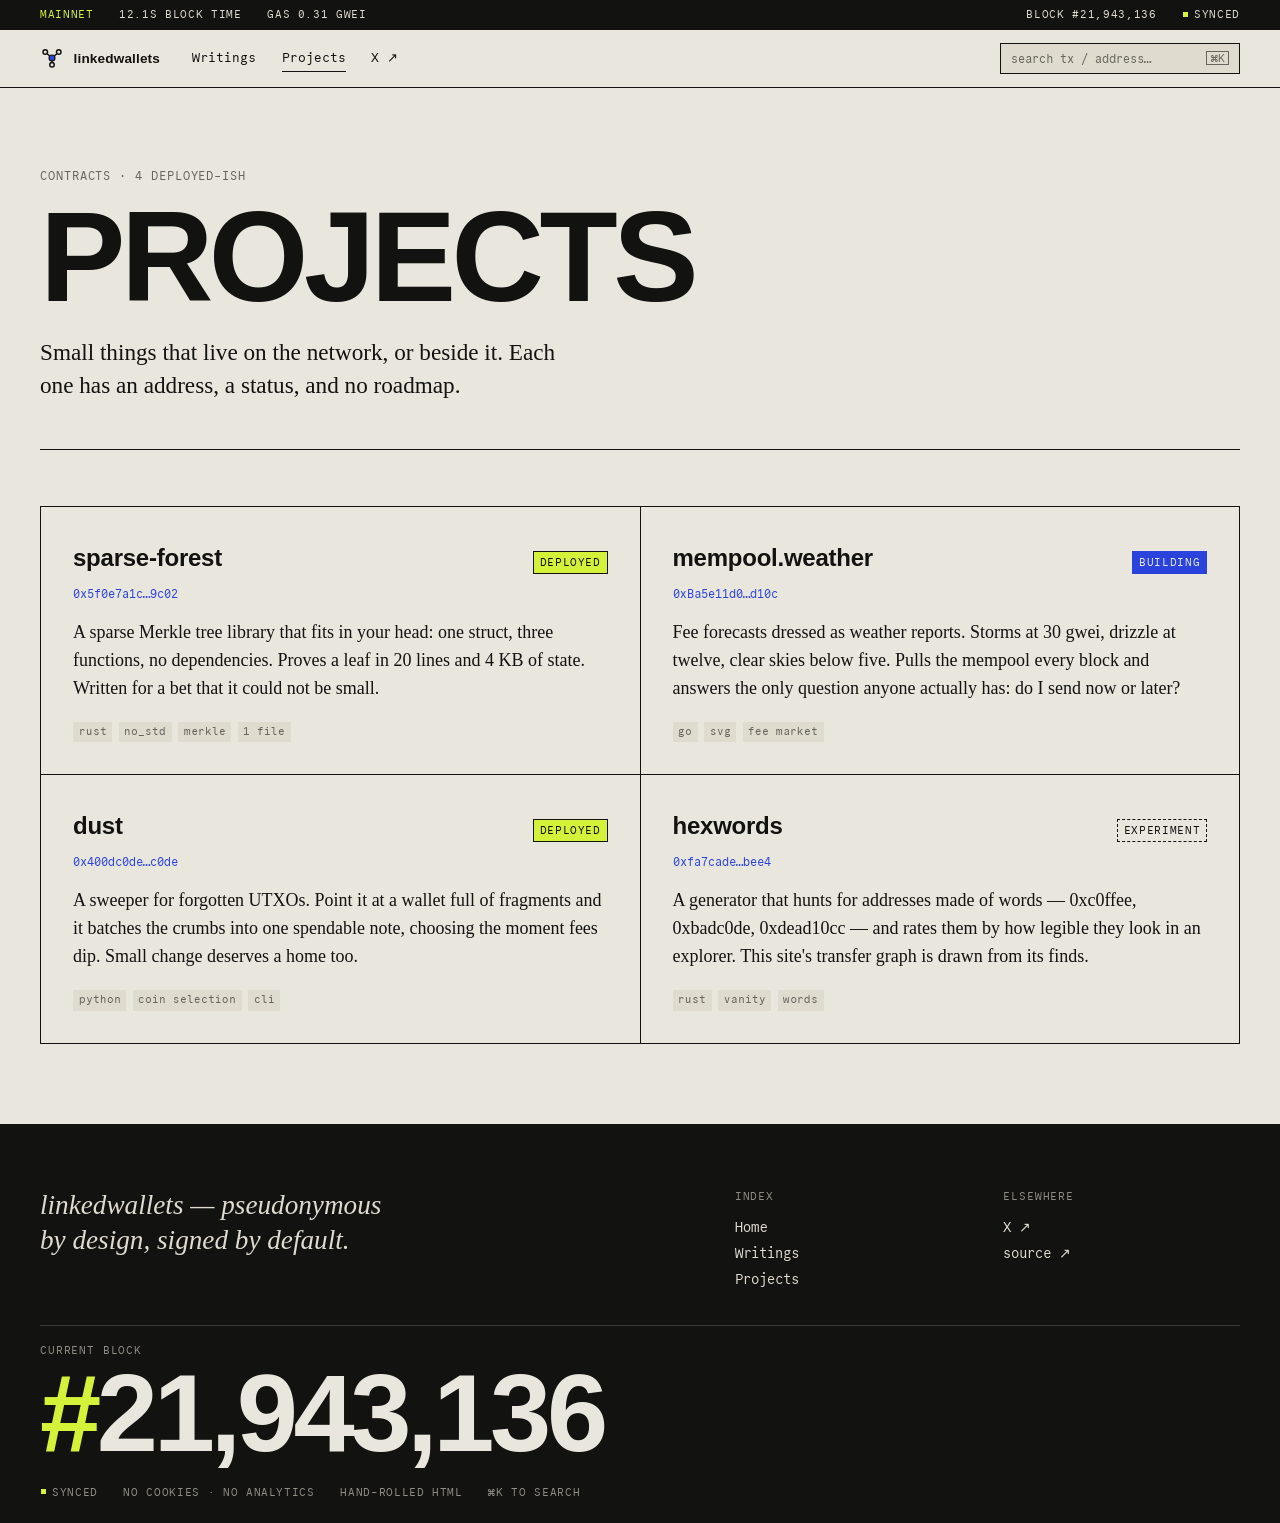
==== commit 6ef72d27: "fonts: load Panchang and Gambetta from Fontshare's CDN The ITF Free Font License forbids hosting the" ====
--- a/projects/index.html
+++ b/projects/index.html
@@ -7,8 +7,10 @@
   <meta name="description" content="Small tools and contracts by linkedwallets: a sparse Merkle library, a fee forecast as weather, a dust sweeper, a hexword generator.">
   <meta name="theme-color" content="#e9e6dd">
   <link rel="icon" href="/favicon.svg" type="image/svg+xml">
-  <link rel="preload" href="/assets/fonts/Panchang-Variable.woff2" as="font" type="font/woff2" crossorigin>
-  <link rel="preload" href="/assets/fonts/Gambetta-Variable.woff2" as="font" type="font/woff2" crossorigin>
+  <link rel="preconnect" href="https://api.fontshare.com">
+  <link rel="preconnect" href="https://cdn.fontshare.com" crossorigin>
+  <link rel="stylesheet" href="https://api.fontshare.com/v2/css?f[]=panchang@600,700,800&amp;display=swap">
+  <link rel="stylesheet" href="https://api.fontshare.com/v2/css?f[]=gambetta@400,500,600,401&amp;display=swap">
   <link rel="stylesheet" href="/assets/style.css">
 </head>
 <body>
--- a/assets/style.css
+++ b/assets/style.css
@@ -1,25 +1,7 @@
 /* linkedwallets.github.io — bone-white ledger, hard rules, halftone, cobalt ink.
-   Panchang + Gambetta (Fontshare, ITF FFL) and Commit Mono (OFL), all self-hosted. */
-
-@font-face {
-  font-family: "Panchang";
-  src: url("/assets/fonts/Panchang-Variable.woff2") format("woff2");
-  font-weight: 200 800;
-  font-display: swap;
-}
-@font-face {
-  font-family: "Gambetta";
-  src: url("/assets/fonts/Gambetta-Variable.woff2") format("woff2");
-  font-weight: 300 700;
-  font-display: swap;
-}
-@font-face {
-  font-family: "Gambetta";
-  src: url("/assets/fonts/Gambetta-VariableItalic.woff2") format("woff2");
-  font-weight: 300 700;
-  font-style: italic;
-  font-display: swap;
-}
+   Panchang + Gambetta load from Fontshare's CDN (ITF FFL forbids hosting the files here).
+   Commit Mono (OFL) is self-hosted. */
+
 @font-face {
   font-family: "Commit Mono";
   src: url("/assets/fonts/CommitMono-400-Regular.woff2") format("woff2");
@@ -263,7 +245,7 @@
   margin: clamp(1.2rem, 3vw, 2rem) 0 0;
   font-family: var(--display);
   font-weight: 800;
-  font-size: clamp(3.3rem, 15.4vw, 14.5rem);
+  font-size: clamp(3.1rem, 14.4vw, 13.4rem);
   line-height: 0.86;
   letter-spacing: -0.035em;
   text-transform: uppercase;
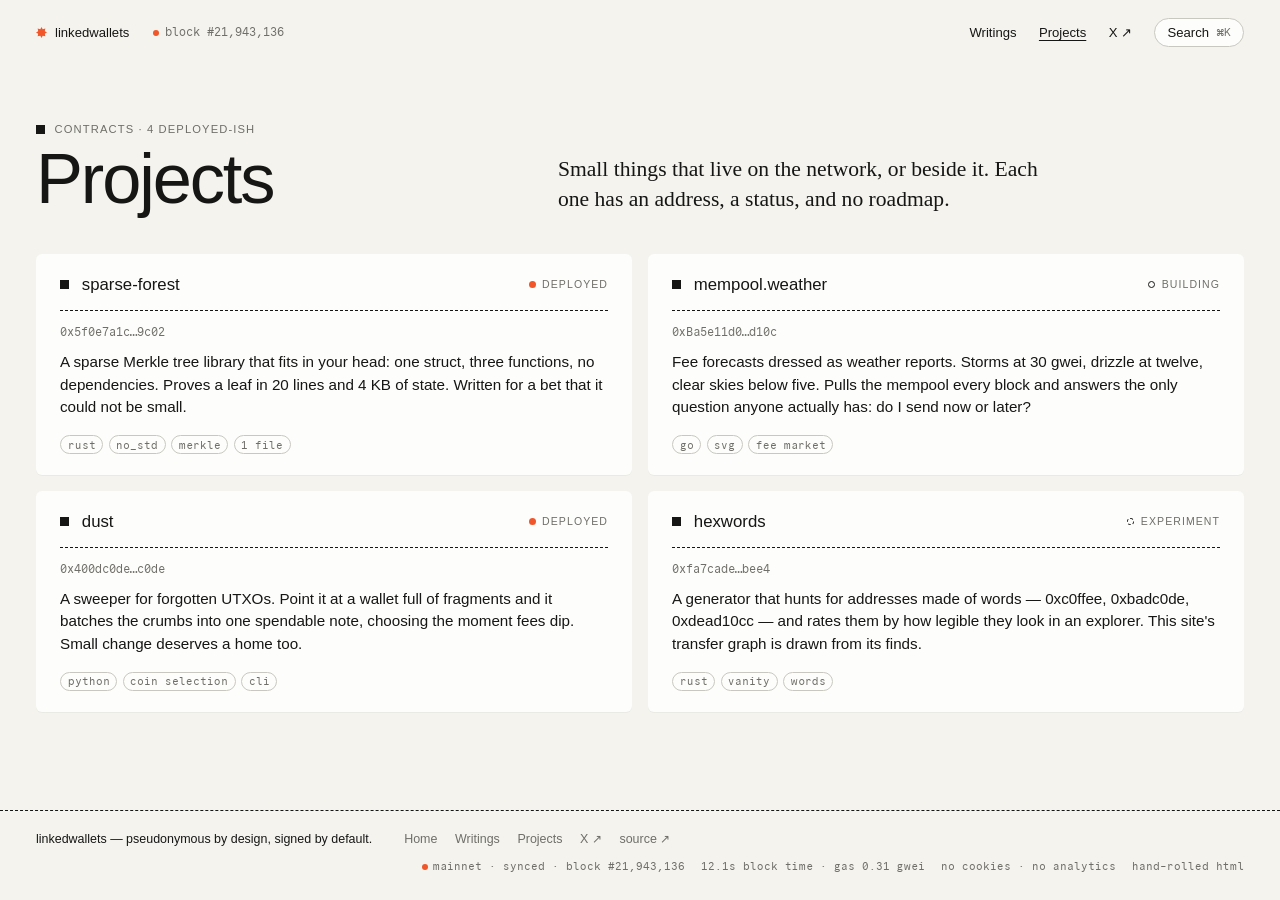
==== commit 4b4f4b3f: "redesign after andrewtrousdale.com: the person as a graph, with an index The main inspiration is and" ====
--- a/projects/index.html
+++ b/projects/index.html
@@ -5,47 +5,26 @@
   <meta name="viewport" content="width=device-width, initial-scale=1, viewport-fit=cover">
   <title>Projects — linkedwallets</title>
   <meta name="description" content="Small tools and contracts by linkedwallets: a sparse Merkle library, a fee forecast as weather, a dust sweeper, a hexword generator.">
-  <meta name="theme-color" content="#e9e6dd">
+  <meta name="theme-color" content="#f4f3ee">
   <link rel="icon" href="/favicon.svg" type="image/svg+xml">
   <link rel="preconnect" href="https://api.fontshare.com">
   <link rel="preconnect" href="https://cdn.fontshare.com" crossorigin>
-  <link rel="stylesheet" href="https://api.fontshare.com/v2/css?f[]=panchang@600,700,800&amp;display=swap">
+  <link rel="stylesheet" href="https://api.fontshare.com/v2/css?f[]=supreme@400,500&amp;display=swap">
   <link rel="stylesheet" href="https://api.fontshare.com/v2/css?f[]=gambetta@400,500,600,401&amp;display=swap">
   <link rel="stylesheet" href="/assets/style.css">
 </head>
 <body>
   <a class="skip" href="#main">skip to content</a>
 
-  <header class="site-head">
-    <div class="chain-strip" aria-hidden="true">
-      <div class="wrap">
-        <span class="lit">mainnet</span>
-        <span class="opt">12.1s block time</span>
-        <span class="opt">gas 0.31 gwei</span>
-        <span class="end">block #<span data-block>—</span></span>
-        <span><span class="dot throb"></span>synced</span>
-      </div>
-    </div>
-    <div class="wrap head-grid">
-      <a class="brand" href="/" aria-label="linkedwallets — home">
-        <svg class="brand-mark" width="24" height="24" viewBox="0 0 64 64" fill="none" aria-hidden="true">
-          <path d="M32 32 L14 16 M32 32 L50 16 M32 32 L32 50" stroke="#121211" stroke-width="4"/>
-          <circle cx="14" cy="16" r="6" fill="#e9e6dd" stroke="#121211" stroke-width="4"/>
-          <circle cx="50" cy="16" r="6" fill="#e9e6dd" stroke="#121211" stroke-width="4"/>
-          <circle cx="32" cy="50" r="6" fill="#e9e6dd" stroke="#121211" stroke-width="4"/>
-          <circle cx="32" cy="32" r="8" fill="#2a43dc" stroke="#121211" stroke-width="3"/>
-        </svg>
-        linkedwallets
-      </a>
-      <nav class="site-nav" aria-label="Site">
-        <a href="/writings/">Writings</a>
-        <a href="/projects/" aria-current="page">Projects</a>
-        <a href="https://x.com/linkedwallets" target="_blank" rel="noopener noreferrer">X ↗</a>
-      </nav>
-      <button class="k-btn" type="button" data-explorer aria-haspopup="dialog" aria-controls="explorer">
-        <span class="long">search tx / address…</span><span class="short">menu</span><kbd>⌘K</kbd>
-      </button>
-    </div>
+  <header class="site-head wrap">
+    <a class="brand" href="/" aria-label="linkedwallets — home"><i class="sh bu"></i>linkedwallets</a>
+    <span class="chain" aria-hidden="true"><i class="sh ci throb"></i>block #<span data-block>—</span></span>
+    <nav class="site-nav" aria-label="Site">
+      <a href="/writings/">Writings</a>
+      <a href="/projects/" aria-current="page">Projects</a>
+      <a href="https://x.com/linkedwallets" target="_blank" rel="noopener noreferrer">X ↗</a>
+      <button class="k-btn" type="button" data-explorer aria-haspopup="dialog" aria-controls="explorer"><span class="long">Search</span><span class="short">Menu</span><kbd>⌘K</kbd></button>
+    </nav>
   </header>
 
   <div class="palette" id="explorer" role="dialog" aria-modal="true" aria-label="Explorer" hidden>
@@ -57,19 +36,18 @@
     </div>
   </div>
 
-  <main id="main">
-    <div class="wrap">
-      <header class="page-head">
-        <p class="eyebrow">contracts · 4 deployed-ish</p>
+  <main id="main" class="page wrap">
+    <header class="page-head">
+      <div>
+        <p class="label"><i class="sh"></i>contracts · 4 deployed-ish</p>
         <h1>Projects</h1>
-        <p class="lede">Small things that live on the network, or beside it. Each one has an address, a status, and no roadmap.</p>
-      </header>
-
-      <section class="list-band" aria-label="All projects">
-        <div class="contract-grid">
-        <article class="contract" id="sparse-forest">
+      </div>
+      <p class="lede">Small things that live on the network, or beside it. Each one has an address, a status, and no roadmap.</p>
+    </header>
+    <section class="contract-grid" aria-label="All projects">
+        <article class="card contract" id="sparse-forest">
           <div class="contract-head">
-            <h2>sparse-forest</h2>
+            <i class="sh"></i><h2>sparse-forest</h2>
             <span class="badge deployed">deployed</span>
           </div>
           <code class="addr">0x5f0e7a1c…9c02</code>
@@ -79,9 +57,9 @@
           </ul>
         </article>
 
-        <article class="contract" id="mempool-weather">
+        <article class="card contract" id="mempool-weather">
           <div class="contract-head">
-            <h2>mempool.weather</h2>
+            <i class="sh"></i><h2>mempool.weather</h2>
             <span class="badge building">building</span>
           </div>
           <code class="addr">0xBa5e11d0…d10c</code>
@@ -91,9 +69,9 @@
           </ul>
         </article>
 
-        <article class="contract" id="dust">
+        <article class="card contract" id="dust">
           <div class="contract-head">
-            <h2>dust</h2>
+            <i class="sh"></i><h2>dust</h2>
             <span class="badge deployed">deployed</span>
           </div>
           <code class="addr">0x400dc0de…c0de</code>
@@ -103,9 +81,9 @@
           </ul>
         </article>
 
-        <article class="contract" id="hexwords">
+        <article class="card contract" id="hexwords">
           <div class="contract-head">
-            <h2>hexwords</h2>
+            <i class="sh"></i><h2>hexwords</h2>
             <span class="badge experiment">experiment</span>
           </div>
           <code class="addr">0xfa7cade…bee4</code>
@@ -114,38 +92,19 @@
             <li>rust</li><li>vanity</li><li>words</li>
           </ul>
         </article>
-        </div>
-      </section>
-    </div>
+        </section>
   </main>
 
-  <footer class="site-foot">
-    <div class="wrap">
-      <div class="foot-top">
-        <p class="foot-who">linkedwallets — pseudonymous by design, signed by default.</p>
-        <div class="foot-col">
-          <h3>index</h3>
-          <a href="/">Home</a>
-          <a href="/writings/">Writings</a>
-          <a href="/projects/">Projects</a>
-        </div>
-        <div class="foot-col">
-          <h3>elsewhere</h3>
-          <a href="https://x.com/linkedwallets" target="_blank" rel="noopener noreferrer">X ↗</a>
-          <a href="https://github.com/linkedwallets/linkedwallets.github.io" target="_blank" rel="noopener noreferrer">source ↗</a>
-        </div>
-      </div>
-      <div class="foot-block" aria-hidden="true">
-        <span class="lbl">current block</span>
-        <span class="num" data-block>—</span>
-      </div>
-      <div class="foot-strip">
-        <span><span class="dot throb"></span>synced</span>
-        <span>no cookies · no analytics</span>
-        <span>hand-rolled html</span>
-        <span>⌘K to search</span>
-      </div>
-    </div>
+  <footer class="site-foot wrap">
+    <p class="foot-who">linkedwallets — pseudonymous by design, signed by default.</p>
+    <nav aria-label="Footer">
+      <a href="/">Home</a>
+      <a href="/writings/">Writings</a>
+      <a href="/projects/">Projects</a>
+      <a href="https://x.com/linkedwallets" target="_blank" rel="noopener noreferrer">X ↗</a>
+      <a href="https://github.com/linkedwallets/linkedwallets.github.io" target="_blank" rel="noopener noreferrer">source ↗</a>
+    </nav>
+    <span class="chainline"><span><i class="sh ci throb"></i>mainnet · synced · block #<span data-block>—</span></span><span>12.1s block time · gas 0.31 gwei</span><span>no cookies · no analytics</span><span>hand-rolled html</span></span>
   </footer>
 
   <script src="/assets/main.js"></script>
--- a/assets/style.css
+++ b/assets/style.css
@@ -1,6 +1,6 @@
-/* linkedwallets.github.io — bone-white ledger, hard rules, halftone, cobalt ink.
-   Panchang + Gambetta load from Fontshare's CDN (ITF FFL forbids hosting the files here).
-   Commit Mono (OFL) is self-hosted. */
+/* linkedwallets.github.io — one person drawn as a graph of linked wallets, with an index beside it.
+   After andrewtrousdale.com (via hoverstat.es). Supreme + Gambetta load from Fontshare's CDN
+   (the ITF licence forbids hosting the files here). Commit Mono (OFL) is self-hosted. */
 
 @font-face {
   font-family: "Commit Mono";
@@ -10,154 +10,392 @@
 }
 
 :root {
-  --bone: #e9e6dd;
-  --bone-2: #dfdbcf;
-  --ink: #121211;
-  --mute: #66645c;
-  --faint: #8f8c82;
-  --cobalt: #2a43dc;
-  --lime: #d4f23a;
-  --display: "Panchang", "Arial Black", sans-serif;
-  --text: "Gambetta", Georgia, serif;
+  --paper: #f4f3ee;
+  --card: #fdfdfb;
+  --ink: #161615;
+  --mute: #6f6e68;
+  --faint: #a3a29b;
+  --rule: #c9c8c0;
+  --orange: #f0562a;
+  --sans: "Supreme", "Helvetica Neue", Arial, sans-serif;
+  --serif: "Gambetta", Georgia, serif;
   --mono: "Commit Mono", ui-monospace, monospace;
-  --pad: clamp(1.1rem, 4vw, 2.5rem);
-  --halftone: radial-gradient(circle, rgba(18, 18, 17, 0.26) 1.1px, transparent 1.6px) 0 0 / 13px 13px;
+  --pad: clamp(1rem, 3.2vw, 2.25rem);
+  --dots: 1px dashed var(--ink);
 }
 
 *, *::before, *::after { box-sizing: border-box; }
 
-html { -webkit-text-size-adjust: 100%; scroll-padding-top: 1rem; }
+html { -webkit-text-size-adjust: 100%; }
 
 body {
   margin: 0;
-  background: var(--bone);
+  background: var(--paper);
   color: var(--ink);
-  font-family: var(--text);
-  font-size: 1.125rem;
-  line-height: 1.55;
-  font-kerning: normal;
+  font-family: var(--sans);
+  font-size: 0.95rem;
+  line-height: 1.5;
   -webkit-font-smoothing: antialiased;
-}
+  min-height: 100vh;
+  display: flex;
+  flex-direction: column;
+}
+body > main { flex: 1; }
 body.pal-open { overflow: hidden; }
 
-::selection { background: var(--lime); color: var(--ink); }
-
-a { color: inherit; text-decoration-thickness: 1px; text-underline-offset: 0.18em; }
-a:hover { color: var(--cobalt); }
-:focus-visible { outline: 2px solid var(--cobalt); outline-offset: 3px; }
-
-.wrap { max-width: 80rem; margin: 0 auto; padding-inline: var(--pad); }
+::selection { background: var(--orange); color: #fff; }
+
+a { color: inherit; text-decoration-thickness: 1px; text-underline-offset: 0.2em; }
+a:hover { color: var(--orange); }
+:focus-visible { outline: 1.5px solid var(--orange); outline-offset: 3px; }
+
+.wrap { max-width: 88rem; margin: 0 auto; padding-inline: var(--pad); width: 100%; }
 
 .skip {
   position: absolute;
   left: -999px;
   top: 0.5rem;
   background: var(--ink);
-  color: var(--bone);
-  padding: 0.5rem 0.8rem;
+  color: var(--paper);
+  padding: 0.4rem 0.7rem;
+  z-index: 50;
+}
+.skip:focus { left: 0.5rem; }
+
+.label {
+  font-size: 0.7rem;
+  font-weight: 500;
+  letter-spacing: 0.1em;
+  text-transform: uppercase;
+}
+
+/* the node shapes, reused as glyphs everywhere */
+.sh {
+  display: inline-block;
+  flex: none;
+  width: 9px;
+  height: 9px;
+  background: var(--ink);
+  vertical-align: 0.02em;
+}
+.sh.ci { border-radius: 50%; }
+.sh.tr { clip-path: polygon(50% 0, 100% 100%, 0 100%); }
+.sh.hx { clip-path: polygon(25% 0, 75% 0, 100% 50%, 75% 100%, 25% 100%, 0 50%); }
+.sh.bu {
+  width: 11px;
+  height: 11px;
+  background: var(--orange);
+  clip-path: polygon(50% 0, 61% 20%, 85% 15%, 80% 39%, 100% 50%, 80% 61%, 85% 85%, 61% 80%, 50% 100%, 39% 80%, 15% 85%, 20% 61%, 0 50%, 20% 39%, 15% 15%, 39% 20%);
+}
+.throb { animation: throb 1.8s ease-in-out infinite; }
+@keyframes throb { 50% { opacity: 0.3; } }
+
+/* ---------- header ---------- */
+
+.site-head {
+  display: flex;
+  align-items: center;
+  gap: 1.5rem;
+  padding-block: 1.1rem;
+  font-size: 0.82rem;
+}
+.brand { display: inline-flex; align-items: center; gap: 0.5rem; font-weight: 500; text-decoration: none; }
+.chain { color: var(--mute); font-family: var(--mono); font-size: 0.72rem; }
+.chain .sh { width: 6px; height: 6px; margin-right: 0.35rem; background: var(--orange); }
+
+.site-nav { margin-left: auto; display: flex; align-items: center; gap: 1.4rem; }
+.site-nav a { text-decoration: none; }
+.site-nav a[aria-current="page"] { text-decoration: underline; }
+
+.k-btn {
+  font: inherit;
+  color: var(--ink);
+  background: var(--card);
+  border: 1px solid var(--rule);
+  border-radius: 999px;
+  padding: 0.25rem 0.75rem;
+  cursor: pointer;
+  display: inline-flex;
+  gap: 0.5rem;
+  align-items: center;
+}
+.k-btn:hover { border-color: var(--ink); }
+.k-btn kbd { font-family: var(--mono); font-size: 0.7rem; color: var(--mute); }
+.k-btn .short { display: none; }
+
+/* ---------- cards with dotted rows (the index) ---------- */
+
+.card {
+  background: var(--card);
+  border-radius: 6px;
+  padding: 1.1rem 1.5rem 0.6rem;
+  box-shadow: 0 1px 0 rgba(0, 0, 0, 0.04);
+}
+
+.card summary {
+  display: flex;
+  align-items: center;
+  gap: 0.8rem;
+  padding: 0.8rem 0;
+  font-size: 0.7rem;
+  font-weight: 500;
+  letter-spacing: 0.1em;
+  text-transform: uppercase;
+  cursor: pointer;
+  list-style: none;
+}
+.card details { border-bottom: var(--dots); }
+.card details:last-of-type { border-bottom: 0; }
+.card details[open] summary { border-bottom: var(--dots); margin-bottom: 0.9rem; }
+.card summary::-webkit-details-marker { display: none; }
+.card summary::after { content: "+"; margin-left: auto; font-size: 1rem; font-weight: 400; letter-spacing: 0; }
+.card details[open] summary::after { content: "−"; }
+.card summary .count { color: var(--faint); font-family: var(--mono); letter-spacing: 0; }
+.card details[open] > :not(summary) { animation: fade 0.35s ease-out both; }
+@keyframes fade { from { opacity: 0; transform: translateY(-3px); } }
+
+.more { display: inline-block; margin: 0.4rem 0 1rem; font-size: 0.8rem; }
+
+/* ---------- home: graph + index ---------- */
+
+.home {
+  display: grid;
+  grid-template-columns: minmax(0, 1.75fr) minmax(20rem, 25rem);
+  gap: clamp(1rem, 3vw, 3rem);
+  align-items: center;
+  padding-block: 1rem 3rem;
+}
+
+.map { margin: 0; }
+.map figcaption {
+  display: flex;
+  flex-wrap: wrap;
+  gap: 1.2rem;
   font-family: var(--mono);
-  font-size: 0.8rem;
-  z-index: 50;
-}
-.skip:focus { left: 0.5rem; }
-
-.mono, .eyebrow, kbd { font-family: var(--mono); }
-
-.eyebrow {
+  font-size: 0.7rem;
+  color: var(--mute);
+}
+
+.idx h1 {
   margin: 0;
-  font-size: 0.72rem;
-  letter-spacing: 0.08em;
+  display: flex;
+  align-items: center;
+  gap: 0.6rem;
+  font-size: 1.05rem;
+  font-weight: 500;
+}
+.idx .tag { margin: 0.1rem 0 0.6rem 1.35rem; color: var(--mute); font-size: 0.8rem; }
+.idx p { margin: 0 0 0.85rem; }
+.idx .lead { text-indent: 1.4em; }
+
+/* ---------- transfer graph ---------- */
+
+.graph { display: block; width: 100%; height: auto; overflow: visible; }
+
+.g-edge { stroke: var(--ink); stroke-width: 1; fill: none; }
+.g-edge.peer { stroke-dasharray: 3 4; stroke: var(--mute); }
+
+.g-pulse {
+  stroke: var(--orange);
+  stroke-width: 2.4;
+  stroke-linecap: round;
+  fill: none;
+  stroke-dasharray: 8 980;
+  animation: transfer 8s linear infinite;
+}
+@keyframes transfer { to { stroke-dashoffset: -988; } }
+
+.g-node { cursor: default; animation: pop 0.6s cubic-bezier(0.3, 1.4, 0.5, 1) both; transform-box: fill-box; transform-origin: center; }
+.g-node:nth-of-type(2) { animation-delay: 0.05s; }
+.g-node:nth-of-type(3) { animation-delay: 0.1s; }
+.g-node:nth-of-type(4) { animation-delay: 0.15s; }
+.g-node:nth-of-type(5) { animation-delay: 0.2s; }
+.g-node:nth-of-type(6) { animation-delay: 0.25s; }
+.g-node:nth-of-type(7) { animation-delay: 0.3s; }
+.g-node:nth-of-type(8) { animation-delay: 0.35s; }
+.g-node:nth-of-type(9) { animation-delay: 0.4s; }
+@keyframes pop { from { opacity: 0; transform: scale(0.6); } }
+
+.g-node .s { fill: var(--paper); stroke: var(--ink); stroke-width: 1.2; }
+.g-node .s.solid { fill: var(--ink); }
+.g-node .hit { fill: transparent; stroke: none; pointer-events: all; }
+.g-node text, .g-amount {
+  font-family: var(--sans);
+  font-size: 13px;
+  fill: var(--ink);
+  paint-order: stroke;
+  stroke: var(--paper);
+  stroke-width: 5px;
+  stroke-linejoin: round;
+}
+.g-node text.n { font-size: 9px; stroke: none; }
+.g-amount { font-family: var(--mono); font-size: 10px; fill: var(--faint); }
+.g-node:hover .s, .g-node:focus .s { fill: var(--orange); stroke: var(--orange); }
+.g-node:focus { outline: none; }
+
+.g-center .burst { fill: var(--orange); }
+.g-center .halo {
+  fill: none;
+  stroke: var(--orange);
+  transform-box: fill-box;
+  transform-origin: center;
+  animation: halo 2.6s ease-out infinite;
+}
+@keyframes halo {
+  0% { transform: scale(1); opacity: 0.7; }
+  70%, 100% { transform: scale(2.6); opacity: 0; }
+}
+.g-center text { font-size: 14px; font-weight: 500; }
+.g-center text.sub { font-family: var(--mono); font-size: 10px; fill: var(--faint); font-weight: 400; }
+
+svg.focused .g-edge { opacity: 0.25; }
+svg.focused .g-edge.hot { opacity: 1; stroke: var(--orange); stroke-width: 1.5; }
+svg.focused .g-pulse:not(.hot) { opacity: 0.15; }
+svg.focused .g-pulse.hot { animation-duration: 2.2s; }
+
+/* ---------- transfer rows ---------- */
+
+.tx-row {
+  display: grid;
+  grid-template-columns: auto minmax(0, 1fr) auto;
+  gap: 0.2rem 0.8rem;
+  align-items: baseline;
+  padding: 0.7rem 0;
+  border-bottom: 1px dotted var(--rule);
+  text-decoration: none;
+}
+.tx-row:last-child { border-bottom: 0; }
+.tx-row .sh { width: 7px; height: 7px; transform: translateY(-1px); }
+.tx-title { font-weight: 500; }
+.tx-row:hover .tx-title { color: var(--orange); }
+.tx-dek { grid-column: 2 / -1; color: var(--mute); font-size: 0.85rem; line-height: 1.45; }
+.tx-meta, .tx-hash { font-family: var(--mono); font-size: 0.68rem; color: var(--faint); white-space: nowrap; }
+.tx-hash { grid-column: 2 / -1; }
+
+/* ---------- inner pages ---------- */
+
+.page { padding-block: clamp(1.5rem, 5vw, 3.5rem) 4rem; }
+
+.page-head {
+  display: grid;
+  grid-template-columns: minmax(0, 1fr) minmax(0, 1.4fr);
+  gap: 2rem;
+  align-items: end;
+  margin-bottom: clamp(1.5rem, 4vw, 2.5rem);
+}
+.page-head h1 {
+  margin: 0.4rem 0 0;
+  font-weight: 500;
+  font-size: clamp(2.4rem, 6vw, 4.4rem);
+  line-height: 1;
+  letter-spacing: -0.03em;
+}
+.page-head .label { margin: 0; color: var(--mute); display: flex; gap: 0.6rem; align-items: center; }
+.lede { margin: 0; max-width: 32rem; font-family: var(--serif); font-size: clamp(1.15rem, 1.8vw, 1.35rem); line-height: 1.4; }
+
+.list-card { max-width: 52rem; }
+.list-card .tx-row { padding: 1.1rem 0; }
+.list-card .tx-title { font-size: 1.15rem; }
+.list-card .tx-dek { font-size: 0.95rem; }
+
+.contract-grid { display: grid; grid-template-columns: repeat(2, minmax(0, 1fr)); gap: 1rem; }
+.contract { scroll-margin-top: 1rem; padding-bottom: 1.3rem; }
+.contract:target { box-shadow: inset 0 0 0 1.5px var(--orange); }
+.contract-head { display: flex; align-items: center; gap: 0.8rem; border-bottom: var(--dots); padding-bottom: 0.8rem; }
+.contract h2 { margin: 0; font-size: 1.05rem; font-weight: 500; }
+.addr { display: block; margin: 0.8rem 0 0.6rem; font-family: var(--mono); font-size: 0.72rem; color: var(--mute); }
+.contract p { margin: 0; }
+
+.badge {
+  margin-left: auto;
+  display: inline-flex;
+  align-items: center;
+  gap: 0.4rem;
+  font-size: 0.66rem;
+  font-weight: 500;
+  letter-spacing: 0.1em;
   text-transform: uppercase;
   color: var(--mute);
 }
-
-.dot {
-  display: inline-block;
-  width: 7px;
-  height: 7px;
-  margin-right: 0.45em;
-  background: var(--lime);
-  border: 1px solid var(--ink);
-  vertical-align: 0.05em;
-}
-.throb { animation: throb 1.6s steps(2) infinite; }
-@keyframes throb { 50% { background: transparent; } }
-
-kbd {
+.badge::before { content: ""; width: 7px; height: 7px; border-radius: 50%; background: var(--ink); }
+.badge.deployed::before { background: var(--orange); }
+.badge.building::before { background: transparent; border: 1px solid var(--ink); }
+.badge.experiment::before { background: transparent; border: 1px dashed var(--ink); }
+
+.tags { list-style: none; display: flex; flex-wrap: wrap; gap: 0.35rem; margin: 1rem 0 0; padding: 0; }
+.tags li { font-family: var(--mono); font-size: 0.68rem; color: var(--mute); border: 1px solid var(--rule); border-radius: 999px; padding: 0.05em 0.6em; }
+
+/* ---------- essays (after kedzich.com) ---------- */
+
+.writing-head { max-width: 56rem; margin-bottom: clamp(1.5rem, 4vw, 2.5rem); }
+.backlink { font-size: 0.8rem; text-decoration: none; }
+.writing-head h1 {
+  margin: 1rem 0 0;
+  font-family: var(--serif);
+  font-weight: 500;
+  font-size: clamp(2.3rem, 6vw, 4.6rem);
+  line-height: 1.02;
+  letter-spacing: -0.02em;
+}
+
+.essay {
+  display: grid;
+  grid-template-columns: minmax(15rem, 20rem) minmax(0, 40rem);
+  gap: clamp(1.5rem, 5vw, 5rem);
+  align-items: start;
+}
+
+.receipt { position: sticky; top: 1rem; font-size: 0.78rem; padding-bottom: 0.4rem; }
+.receipt::before {
+  content: "transaction receipt";
+  display: block;
+  padding: 0.2rem 0 0.8rem;
+  border-bottom: var(--dots);
   font-size: 0.68rem;
-  border: 1px solid currentColor;
-  padding: 0.05em 0.35em;
-  line-height: 1;
-}
-
-/* ---------- header ---------- */
-
-.chain-strip {
-  background: var(--ink);
-  color: var(--bone-2);
-  font-family: var(--mono);
-  font-size: 0.68rem;
-  letter-spacing: 0.06em;
+  font-weight: 500;
+  letter-spacing: 0.1em;
   text-transform: uppercase;
 }
-.chain-strip .wrap {
-  display: flex;
-  gap: 1.6rem;
-  padding-block: 0.4rem;
-  white-space: nowrap;
-  overflow: hidden;
-}
-.chain-strip .lit { color: var(--lime); }
-.chain-strip .end { margin-left: auto; }
-
-.site-head { border-bottom: 1px solid var(--ink); }
-
-.head-grid {
-  display: flex;
-  align-items: center;
-  gap: 2rem;
-  padding-block: 0.85rem;
-}
-
-.brand {
-  display: inline-flex;
-  align-items: center;
-  gap: 0.6rem;
-  font-family: var(--display);
-  font-weight: 700;
-  font-size: 0.85rem;
-  letter-spacing: 0.01em;
-  text-decoration: none;
-}
-.brand-mark { flex: none; }
-
-.site-nav { display: flex; gap: 1.6rem; }
-.site-nav a {
-  font-family: var(--mono);
-  font-size: 0.8rem;
-  text-decoration: none;
-  padding-block: 0.2rem;
-  border-bottom: 1px solid transparent;
-}
-.site-nav a:hover, .site-nav a[aria-current="page"] { border-bottom-color: currentColor; }
-
-.k-btn {
-  margin-left: auto;
-  display: inline-flex;
-  align-items: center;
-  gap: 0.8rem;
-  min-width: 15rem;
-  justify-content: space-between;
-  font-family: var(--mono);
-  font-size: 0.78rem;
-  color: var(--mute);
-  background: var(--bone-2);
-  border: 1px solid var(--ink);
-  padding: 0.45rem 0.6rem;
-  cursor: pointer;
-}
-.k-btn:hover { background: var(--lime); color: var(--ink); }
-.k-btn .short { display: none; }
+.receipt-row { display: grid; grid-template-columns: 4.8rem minmax(0, 1fr); gap: 0.6rem; padding: 0.55rem 0; border-bottom: 1px dotted var(--rule); }
+.receipt-row:last-child { border-bottom: 0; }
+.receipt .k { color: var(--faint); font-size: 0.66rem; letter-spacing: 0.08em; text-transform: uppercase; padding-top: 0.1rem; }
+.receipt .v { font-family: var(--mono); font-size: 0.72rem; overflow-wrap: anywhere; }
+.receipt .who { font-family: var(--sans); font-size: 0.8rem; font-weight: 500; }
+.receipt .ok { color: var(--orange); }
+
+.prose { font-family: var(--serif); font-size: 1.22rem; line-height: 1.6; }
+.prose p { margin: 0 0 1.1em; }
+.prose h2 {
+  display: flex;
+  align-items: center;
+  gap: 0.7rem;
+  margin: 2.2em 0 0.9em;
+  font-family: var(--sans);
+  font-size: 0.72rem;
+  font-weight: 500;
+  letter-spacing: 0.1em;
+  text-transform: uppercase;
+}
+.prose h2::before { content: ""; width: 9px; height: 9px; background: var(--ink); clip-path: polygon(25% 0, 75% 0, 100% 50%, 75% 100%, 25% 100%, 0 50%); }
+.prose h2::after { content: ""; flex: 1; border-top: var(--dots); }
+.prose blockquote {
+  margin: 1.8em 0;
+  padding-left: 1.2rem;
+  border-left: 2px solid var(--orange);
+  font-style: italic;
+  font-size: 1.45rem;
+  line-height: 1.35;
+}
+.dropcap { text-indent: 1.6em; }
+
+/* ---------- 404 ---------- */
+
+.revert { display: grid; grid-template-columns: minmax(0, 1.2fr) minmax(18rem, 26rem); gap: 2rem; align-items: center; padding-block: 2rem 4rem; }
+.revert .card h1 { margin: 0.4rem 0 0.8rem; font-size: clamp(2.4rem, 5vw, 3.6rem); font-weight: 500; letter-spacing: -0.03em; line-height: 1; }
+.revert-panel { font-family: var(--mono); font-size: 0.75rem; line-height: 1.7; border-block: var(--dots); padding: 0.8rem 0; overflow-wrap: anywhere; }
+.err { color: var(--orange); }
+.revert .hero-sub { font-family: var(--serif); font-size: 1.15rem; line-height: 1.4; margin: 1rem 0; }
+.cta { display: inline-block; margin-bottom: 1rem; font-weight: 500; }
 
 /* ---------- ⌘K explorer ---------- */
 
@@ -168,555 +406,96 @@
   display: grid;
   place-items: start center;
   padding: 12vh var(--pad) 2rem;
-  background: rgba(233, 230, 221, 0.72);
-  backdrop-filter: blur(3px);
+  background: rgba(244, 243, 238, 0.8);
+  backdrop-filter: blur(4px);
 }
 .palette[hidden] { display: none; }
-
 .pal-box {
-  width: min(36rem, 100%);
-  background: var(--bone);
-  border: 1px solid var(--ink);
-  box-shadow: 8px 8px 0 var(--ink);
-  animation: pop 0.16s ease-out;
-}
-@keyframes pop { from { transform: translateY(6px); opacity: 0; } }
-
+  width: min(32rem, 100%);
+  background: var(--card);
+  border-radius: 6px;
+  box-shadow: 0 18px 50px rgba(22, 22, 21, 0.14), 0 0 0 1px rgba(22, 22, 21, 0.06);
+  padding: 0.4rem 1.2rem 0.2rem;
+  animation: fade 0.18s ease-out;
+}
 .pal-top, .pal-foot {
   display: flex;
   justify-content: space-between;
+  align-items: center;
   gap: 1rem;
-  font-family: var(--mono);
-  font-size: 0.68rem;
-  letter-spacing: 0.06em;
+  padding: 0.6rem 0;
+  font-size: 0.66rem;
+  font-weight: 500;
+  letter-spacing: 0.1em;
   text-transform: uppercase;
   color: var(--mute);
-  padding: 0.55rem 0.9rem;
-}
-.pal-top { background: var(--ink); color: var(--bone-2); align-items: center; }
-.pal-x { font: inherit; color: inherit; background: none; border: 1px solid currentColor; padding: 0.1em 0.45em; cursor: pointer; }
-.pal-x:hover { color: var(--lime); }
-.pal-foot { border-top: 1px solid var(--ink); }
-
+}
+.pal-foot { border-top: var(--dots); font-family: var(--mono); font-weight: 400; letter-spacing: 0.04em; }
+.pal-x { font: inherit; color: inherit; background: none; border: 0; cursor: pointer; padding: 0; }
+.pal-x:hover { color: var(--orange); }
 .palette input {
   width: 100%;
   border: 0;
-  border-bottom: 1px solid var(--ink);
+  border-top: var(--dots);
   background: transparent;
-  font-family: var(--text);
-  font-size: 1.35rem;
-  padding: 0.85rem 0.9rem;
+  font-family: var(--serif);
+  font-size: 1.3rem;
+  padding: 0.75rem 0;
   color: var(--ink);
   outline: none;
 }
 .palette input::placeholder { color: var(--faint); font-style: italic; }
-
-.pal-list { list-style: none; margin: 0; padding: 0.35rem 0; max-height: 50vh; overflow: auto; }
-.pal-list a {
-  display: flex;
-  gap: 0.9rem;
+.pal-list { list-style: none; margin: 0; padding: 0.3rem 0; max-height: 50vh; overflow: auto; border-top: var(--dots); }
+.pal-list a { display: flex; gap: 0.9rem; align-items: baseline; padding: 0.4rem; border-radius: 4px; text-decoration: none; }
+.pal-list a span { width: 2.4rem; font-family: var(--mono); font-size: 0.68rem; color: var(--faint); }
+.pal-list a b { font-weight: 500; }
+.pal-list a.sel, .pal-list a:hover { background: var(--paper); color: var(--orange); }
+.pal-none { padding: 0.9rem 0.4rem; font-family: var(--mono); font-size: 0.75rem; color: var(--mute); }
+
+/* ---------- footer ---------- */
+
+.site-foot {
+  display: flex;
+  flex-wrap: wrap;
+  gap: 0.6rem 2rem;
   align-items: baseline;
-  padding: 0.45rem 0.9rem;
-  text-decoration: none;
-}
-.pal-list a span {
-  width: 2.6rem;
-  font-family: var(--mono);
-  font-size: 0.7rem;
-  color: var(--faint);
-}
-.pal-list a b { font-weight: 500; }
-.pal-list a.sel, .pal-list a:hover { background: var(--lime); color: var(--ink); }
-.pal-none { padding: 1rem 0.9rem; font-family: var(--mono); font-size: 0.8rem; color: var(--mute); }
-
-/* ---------- home hero ---------- */
-
-.hero { padding-top: clamp(2rem, 5vw, 3.5rem); }
-
-.hero-top {
-  display: flex;
-  justify-content: space-between;
-  gap: 1rem;
-  border-bottom: 1px solid var(--ink);
-  padding-bottom: 0.6rem;
-}
-
-.display {
-  margin: clamp(1.2rem, 3vw, 2rem) 0 0;
-  font-family: var(--display);
-  font-weight: 800;
-  font-size: clamp(3.1rem, 14.4vw, 13.4rem);
-  line-height: 0.86;
-  letter-spacing: -0.035em;
-  text-transform: uppercase;
-}
-.display .ln { display: block; animation: rise 0.8s cubic-bezier(0.2, 0.7, 0.1, 1) both; }
-.display .it {
-  font-family: var(--text);
-  font-style: italic;
-  font-weight: 400;
-  text-transform: none;
-  letter-spacing: -0.02em;
-  font-size: 1.12em;
-  line-height: 0.9;
-  color: var(--cobalt);
-  text-align: right;
-  animation-delay: 0.12s;
-}
-@keyframes rise { from { transform: translateY(0.25em); opacity: 0; } }
-
-.hero-row {
-  display: grid;
-  grid-template-columns: minmax(0, 1fr) auto;
-  gap: 2rem;
-  align-items: end;
-  margin-top: 1.4rem;
-}
-
-.hero-sub {
-  margin: 0;
-  max-width: 30rem;
-  font-size: clamp(1.2rem, 2vw, 1.45rem);
-  line-height: 1.35;
-}
-
-.k-hint { margin: 0; font-family: var(--mono); font-size: 0.75rem; color: var(--mute); }
-
-/* ---------- transfer graph ---------- */
-
-.graph-panel {
-  position: relative;
-  margin-top: clamp(1.8rem, 4vw, 3rem);
-  border: 1px solid var(--ink);
-  background: var(--bone);
-  overflow: hidden;
-}
-.graph-panel::before {
-  content: "";
-  position: absolute;
-  inset: 0;
-  background: var(--halftone);
-  -webkit-mask-image: radial-gradient(ellipse 60% 70% at 50% 52%, transparent 30%, #000 95%);
-  mask-image: radial-gradient(ellipse 60% 70% at 50% 52%, transparent 30%, #000 95%);
-  pointer-events: none;
-}
-
-.graph-bar {
-  position: relative;
-  display: flex;
-  justify-content: space-between;
-  gap: 1rem;
-  font-family: var(--mono);
-  font-size: 0.68rem;
-  letter-spacing: 0.06em;
-  text-transform: uppercase;
-  background: var(--ink);
-  color: var(--bone-2);
-  padding: 0.45rem 0.9rem;
-}
-.graph-bar .lit { color: var(--lime); }
-
-.graph { position: relative; display: block; width: 100%; height: auto; }
-
-.g-edge {
-  stroke: var(--ink);
-  stroke-opacity: 0.45;
-  stroke-width: 1;
-  fill: none;
-  stroke-dasharray: 1;
-  stroke-dashoffset: 1;
-  animation: draw 1.4s 0.3s cubic-bezier(0.5, 0, 0.2, 1) forwards;
-}
-@keyframes draw { to { stroke-dashoffset: 0; } }
-
-.g-pulse {
-  stroke: var(--cobalt);
-  stroke-width: 2.4;
-  fill: none;
-  stroke-dasharray: 10 980;
-  animation: transfer 8s linear infinite;
-}
-@keyframes transfer { to { stroke-dashoffset: -990; } }
-
-.g-node { cursor: default; }
-.g-node circle { fill: var(--bone); stroke: var(--ink); stroke-width: 1.5; }
-.g-node circle.hit { fill: transparent; stroke: none; pointer-events: all; }
-.g-node text, .g-amount {
-  font-family: var(--mono);
-  font-size: 11px;
-  fill: var(--ink);
-  paint-order: stroke;
-  stroke: var(--bone);
-  stroke-width: 6px;
-  stroke-linejoin: round;
-}
-.g-amount { font-size: 10px; fill: var(--mute); }
-.g-node:hover circle:not(.hit), .g-node:focus circle:not(.hit) { fill: var(--lime); }
-.g-node:focus { outline: none; }
-
-.g-center circle.core { fill: var(--cobalt); stroke: var(--ink); }
-.g-center circle.halo {
-  fill: none;
-  stroke: var(--cobalt);
-  transform-box: fill-box;
-  transform-origin: center;
-  animation: halo 2.4s ease-out infinite;
-}
-@keyframes halo {
-  0% { transform: scale(1); opacity: 0.8; }
-  70%, 100% { transform: scale(2.4); opacity: 0; }
-}
-.g-center text { font-family: var(--display); font-weight: 700; font-size: 12px; fill: var(--cobalt); }
-
-svg.focused .g-edge { stroke-opacity: 0.18; }
-svg.focused .g-edge.hot { stroke: var(--cobalt); stroke-opacity: 1; stroke-width: 1.8; }
-svg.focused .g-pulse:not(.hot) { opacity: 0.15; }
-svg.focused .g-pulse.hot { animation-duration: 2.2s; }
-
-.ledger {
-  display: grid;
-  grid-template-columns: repeat(4, 1fr);
-  border: 1px solid var(--ink);
-  border-top: 0;
-}
-.ledger div { padding: 0.8rem 0.9rem; border-left: 1px solid var(--ink); }
-.ledger div:first-child { border-left: 0; }
-.ledger b {
-  display: block;
-  font-family: var(--display);
-  font-weight: 700;
-  font-size: clamp(1.4rem, 3vw, 2.2rem);
-  line-height: 1;
-}
-.ledger span { font-family: var(--mono); font-size: 0.68rem; text-transform: uppercase; letter-spacing: 0.06em; color: var(--mute); }
-
-/* ---------- sections ---------- */
-
-.band {
-  display: grid;
-  grid-template-columns: minmax(12rem, 1fr) minmax(0, 2.6fr);
-  gap: 2rem;
-  padding-block: clamp(2.5rem, 6vw, 4.5rem);
-  border-bottom: 1px solid var(--ink);
-}
-.band:last-child { border-bottom: 0; }
-
-.band-label {
-  margin: 0;
-  font-family: var(--display);
-  font-weight: 700;
-  font-size: 0.82rem;
-  line-height: 1.3;
-  text-transform: uppercase;
-  letter-spacing: 0.02em;
-}
-.band-label .n { display: block; font-family: var(--mono); font-weight: 400; color: var(--cobalt); margin-bottom: 0.4rem; }
-.band-label .more {
-  display: inline-block;
-  margin-top: 0.9rem;
-  font-family: var(--mono);
-  font-weight: 400;
-  font-size: 0.72rem;
-  text-transform: none;
-  letter-spacing: 0;
-}
-
-.intro p { margin: 0 0 1rem; font-size: clamp(1.2rem, 1.8vw, 1.45rem); line-height: 1.45; max-width: 40rem; }
-.intro p:first-child::first-line { font-weight: 600; }
-
-/* ---------- transfer rows ---------- */
-
-.tx-list { border-top: 1px solid var(--ink); }
-
-.tx-row {
-  display: grid;
-  grid-template-columns: 8.5rem minmax(0, 1fr) 9.5rem;
-  gap: 1.5rem;
-  align-items: baseline;
-  padding: 1.15rem 0.6rem;
-  border-bottom: 1px solid var(--ink);
-  text-decoration: none;
-  background: linear-gradient(var(--lime), var(--lime)) 0 0 / 0 100% no-repeat;
-  transition: background-size 0.35s cubic-bezier(0.3, 0.7, 0.2, 1);
-}
-.tx-row:hover { background-size: 100% 100%; color: var(--ink); }
-
-.tx-hash, .tx-meta { font-family: var(--mono); font-size: 0.72rem; color: var(--mute); }
-.tx-meta { text-align: right; line-height: 1.6; }
-.tx-meta .lit { color: var(--cobalt); }
-.tx-title { display: block; font-family: var(--display); font-weight: 600; font-size: clamp(1rem, 1.7vw, 1.3rem); line-height: 1.2; letter-spacing: -0.01em; }
-.tx-dek { display: block; margin-top: 0.35rem; color: var(--mute); font-size: 1.05rem; line-height: 1.4; }
-.tx-row:hover .tx-dek, .tx-row:hover .tx-hash, .tx-row:hover .tx-meta { color: var(--ink); }
-
-/* ---------- inner page heads ---------- */
-
-.page-head {
-  padding: clamp(2.5rem, 7vw, 5rem) 0 clamp(2rem, 4vw, 3rem);
-  border-bottom: 1px solid var(--ink);
-}
-.page-head h1 {
-  margin: 0.8rem 0 0;
-  font-family: var(--display);
-  font-weight: 800;
-  font-size: clamp(2.4rem, 10vw, 9rem);
-  line-height: 0.9;
-  letter-spacing: -0.035em;
-  text-transform: uppercase;
-  animation: rise 0.7s cubic-bezier(0.2, 0.7, 0.1, 1) both;
-}
-.lede { max-width: 34rem; margin: 1.4rem 0 0; font-size: clamp(1.2rem, 2vw, 1.45rem); line-height: 1.4; }
-
-.list-band { padding-block: clamp(2rem, 5vw, 3.5rem) clamp(3rem, 7vw, 5rem); }
-
-/* ---------- projects ---------- */
-
-.contract-grid {
-  display: grid;
-  grid-template-columns: repeat(2, minmax(0, 1fr));
-  border-top: 1px solid var(--ink);
-  border-left: 1px solid var(--ink);
-}
-.contract {
-  padding: clamp(1.2rem, 3vw, 2rem);
-  border-right: 1px solid var(--ink);
-  border-bottom: 1px solid var(--ink);
-  scroll-margin-top: 1rem;
-}
-.contract:target { background: var(--bone-2); box-shadow: inset 6px 0 0 var(--cobalt); }
-.contract-head { display: flex; justify-content: space-between; align-items: baseline; gap: 1rem; }
-.contract h2 { margin: 0; font-family: var(--display); font-weight: 700; font-size: clamp(1.15rem, 2vw, 1.5rem); letter-spacing: -0.01em; }
-.addr { display: block; margin: 0.5rem 0 1rem; font-family: var(--mono); font-size: 0.74rem; color: var(--cobalt); }
-.contract p { margin: 0; }
-
-.badge {
-  flex: none;
-  font-family: var(--mono);
-  font-size: 0.66rem;
-  text-transform: uppercase;
-  letter-spacing: 0.06em;
-  padding: 0.2em 0.55em;
-  border: 1px solid var(--ink);
-}
-.badge.deployed { background: var(--lime); }
-.badge.building { background: var(--cobalt); color: var(--bone); border-color: var(--cobalt); }
-.badge.experiment { border-style: dashed; }
-
-.tags { list-style: none; display: flex; flex-wrap: wrap; gap: 0.4rem; margin: 1.2rem 0 0; padding: 0; }
-.tags li { font-family: var(--mono); font-size: 0.7rem; color: var(--mute); background: var(--bone-2); padding: 0.15em 0.5em; }
-
-/* ---------- essays ---------- */
-
-.writing-head { padding: clamp(2rem, 6vw, 4rem) 0 clamp(1.6rem, 4vw, 2.6rem); border-bottom: 1px solid var(--ink); }
-.backlink { font-family: var(--mono); font-size: 0.78rem; text-decoration: none; }
-.writing-head h1 {
-  margin: 1.2rem 0 0;
-  max-width: 16ch;
-  font-family: var(--display);
-  font-weight: 800;
-  font-size: clamp(2rem, 6.4vw, 5.2rem);
-  line-height: 0.98;
-  letter-spacing: -0.03em;
-  animation: rise 0.7s cubic-bezier(0.2, 0.7, 0.1, 1) both;
-}
-
-.essay {
-  display: grid;
-  grid-template-columns: minmax(14rem, 19rem) minmax(0, 40rem);
-  justify-content: space-between;
-  gap: 3rem;
-  padding-block: clamp(2rem, 5vw, 3.5rem) clamp(3rem, 7vw, 5rem);
-}
-
-.receipt {
-  align-self: start;
-  position: sticky;
-  top: 1.2rem;
-  border: 1px solid var(--ink);
-  font-family: var(--mono);
-  font-size: 0.72rem;
-  background: var(--bone);
-}
-.receipt::before {
-  content: "transaction receipt";
-  display: block;
-  padding: 0.45rem 0.8rem;
-  background: var(--ink);
-  color: var(--bone-2);
-  text-transform: uppercase;
-  letter-spacing: 0.06em;
-  font-size: 0.66rem;
-}
-.receipt-row { display: grid; grid-template-columns: 5.2rem minmax(0, 1fr); gap: 0.6rem; padding: 0.5rem 0.8rem; border-top: 1px dashed var(--faint); }
-.receipt-row:first-child { border-top: 0; }
-.receipt .k { color: var(--mute); text-transform: uppercase; letter-spacing: 0.04em; font-size: 0.64rem; padding-top: 0.1rem; }
-.receipt .v { overflow-wrap: anywhere; }
-.receipt .who { color: var(--cobalt); }
-.receipt .ok { background: var(--lime); justify-self: start; padding: 0 0.3em; }
-
-.prose { font-size: 1.24rem; line-height: 1.62; }
-.prose p { margin: 0 0 1.15em; }
-.prose h2 {
-  margin: 2.2em 0 0.8em;
-  font-family: var(--display);
-  font-weight: 700;
-  font-size: 0.9rem;
-  text-transform: uppercase;
-  letter-spacing: 0.02em;
-  display: flex;
-  align-items: center;
-  gap: 0.8rem;
-}
-.prose h2::after { content: ""; flex: 1; height: 1px; background: var(--ink); }
-.prose blockquote {
-  margin: 1.8em 0;
-  padding: 0.2em 0 0.2em 1.2rem;
-  border-left: 3px solid var(--cobalt);
-  font-style: italic;
-  font-size: 1.5rem;
-  line-height: 1.35;
-  color: var(--cobalt);
-}
-.dropcap::first-letter {
-  float: left;
-  font-family: var(--display);
-  font-weight: 800;
-  font-size: 3.6em;
-  line-height: 0.82;
-  margin: 0.06em 0.12em 0 0;
-  color: var(--cobalt);
-}
-
-/* ---------- 404 ---------- */
-
-.revert { position: relative; padding-block: clamp(3rem, 9vw, 7rem); }
-.revert::before {
-  content: "";
-  position: absolute;
-  inset: 0;
-  background: var(--halftone);
-  -webkit-mask-image: linear-gradient(100deg, transparent 30%, #000);
-  mask-image: linear-gradient(100deg, transparent 30%, #000);
-  pointer-events: none;
-}
-.revert > * { position: relative; }
-.glyph {
-  margin: 0.6rem 0 1.6rem;
-  font-family: var(--display);
-  font-weight: 800;
-  font-size: clamp(2.6rem, 13vw, 11rem);
-  line-height: 0.85;
-  letter-spacing: -0.04em;
-  text-transform: uppercase;
-  animation: rise 0.7s cubic-bezier(0.2, 0.7, 0.1, 1) both;
-}
-.revert-panel {
-  max-width: 34rem;
-  border: 1px solid var(--ink);
-  box-shadow: 6px 6px 0 var(--ink);
-  background: var(--bone);
-  padding: 1rem 1.1rem;
-  font-family: var(--mono);
-  font-size: 0.8rem;
-  line-height: 1.6;
-  overflow-wrap: anywhere;
-}
-.err { background: var(--ink); color: var(--lime); padding: 0 0.3em; }
-.revert .hero-sub { margin: 2rem 0 1.4rem; }
-.cta {
-  display: inline-block;
-  font-family: var(--mono);
-  font-size: 0.85rem;
-  text-decoration: none;
-  background: var(--ink);
-  color: var(--bone);
-  padding: 0.75rem 1.1rem;
-  border: 1px solid var(--ink);
-}
-.cta:hover { background: var(--lime); color: var(--ink); }
-
-/* ---------- footer ---------- */
-
-.site-foot { background: var(--ink); color: var(--bone-2); }
-.site-foot a { text-decoration: none; }
-.site-foot a:hover { color: var(--lime); }
-
-.foot-top {
-  display: grid;
-  grid-template-columns: minmax(0, 1.4fr) repeat(2, minmax(0, 0.5fr));
-  gap: 2rem;
-  padding-block: clamp(2.5rem, 6vw, 4rem) 2rem;
-}
-.foot-who { margin: 0; font-size: clamp(1.25rem, 2.2vw, 1.7rem); line-height: 1.3; font-style: italic; max-width: 22rem; }
-.foot-col h3 { margin: 0 0 0.7rem; font-family: var(--mono); font-weight: 400; font-size: 0.66rem; letter-spacing: 0.08em; text-transform: uppercase; color: var(--faint); }
-.foot-col a { display: block; font-family: var(--mono); font-size: 0.85rem; padding-block: 0.15rem; }
-
-.foot-block { border-top: 1px solid #3a3935; padding-top: 1rem; overflow: hidden; }
-.foot-block .lbl { display: block; font-family: var(--mono); font-size: 0.66rem; letter-spacing: 0.08em; text-transform: uppercase; color: var(--faint); }
-.foot-block .num {
-  display: block;
-  font-family: var(--display);
-  font-weight: 800;
-  font-size: clamp(2rem, 8.6vw, 8rem);
-  line-height: 1;
-  letter-spacing: -0.04em;
-  color: var(--bone);
-  white-space: nowrap;
-  font-variant-numeric: tabular-nums;
-}
-.foot-block .num::before { content: "#"; color: var(--lime); }
-
-.foot-strip {
-  display: flex;
-  flex-wrap: wrap;
-  gap: 0.4rem 1.6rem;
-  padding-block: 1rem 1.4rem;
-  font-family: var(--mono);
-  font-size: 0.68rem;
-  letter-spacing: 0.06em;
-  text-transform: uppercase;
-  color: var(--faint);
-}
+  padding-block: 1.2rem 1.6rem;
+  border-top: var(--dots);
+  font-size: 0.78rem;
+  color: var(--mute);
+}
+.site-foot .foot-who { margin: 0; color: var(--ink); }
+.site-foot nav { display: flex; gap: 1.1rem; flex-wrap: wrap; }
+.site-foot nav a { text-decoration: none; }
+.site-foot .chainline { margin-left: auto; display: flex; flex-wrap: wrap; gap: 1rem; font-family: var(--mono); font-size: 0.68rem; }
+.site-foot .chainline .sh { width: 6px; height: 6px; background: var(--orange); margin-right: 0.3rem; }
 
 /* ---------- small screens ---------- */
 
-@media (max-width: 860px) {
-  .band, .essay { grid-template-columns: minmax(0, 1fr); gap: 1.4rem; }
+@media (max-width: 960px) {
+  .home, .revert, .essay { grid-template-columns: minmax(0, 1fr); }
   .receipt { position: static; }
+  .page-head { grid-template-columns: minmax(0, 1fr); gap: 1rem; }
+}
+
+@media (max-width: 640px) {
+  .chain, .site-nav > a { display: none; }
+  .k-btn kbd, .k-btn .long { display: none; }
+  .k-btn .short { display: inline; }
+  .map figcaption .opt { display: none; }
+  .home .g-node text, .home .g-amount { font-size: 27px; stroke-width: 9px; }
+  .home .g-node text.n { font-size: 15px; }
+  .home .g-center text { font-size: 29px; }
+  .home .g-center text.sub { font-size: 20px; }
+  .g-node .s, .g-edge { stroke-width: 2; }
+  .g-pulse { stroke-width: 5; }
+  .card { padding-inline: 1.1rem; }
   .contract-grid { grid-template-columns: minmax(0, 1fr); }
-  .foot-top { grid-template-columns: 1fr 1fr; }
-  .foot-top .foot-who { grid-column: 1 / -1; }
-}
-
-@media (max-width: 640px) {
-  body { font-size: 1.06rem; }
-  .chain-strip .opt { display: none; }
-  .head-grid { gap: 1rem; }
-  .site-nav { display: none; }
-  .k-btn { min-width: 0; gap: 0.5rem; }
-  .k-btn .long, .k-btn kbd { display: none; }
-  .k-btn .short { display: inline; }
-  .hero-row { grid-template-columns: 1fr; gap: 0.8rem; }
-  .k-hint { display: none; }
-  .graph-panel { margin-inline: calc(var(--pad) * -1); border-inline: 0; }
-  .graph-bar .opt, .hero-top .eyebrow + .eyebrow { display: none; }
-  .g-node text { font-size: 23px; stroke-width: 10px; }
-  .g-amount { font-size: 20px; stroke-width: 10px; }
-  .g-center text { font-size: 24px; }
-  .g-node circle { stroke-width: 3; }
-  .g-edge { stroke-width: 2; }
-  .g-pulse { stroke-width: 5; }
-  .ledger { grid-template-columns: repeat(2, 1fr); margin-inline: calc(var(--pad) * -1); border-inline: 0; }
-  .ledger div:nth-child(3) { border-left: 0; }
-  .ledger div:nth-child(n + 3) { border-top: 1px solid var(--ink); }
-  .tx-row { grid-template-columns: 1fr; gap: 0.3rem; padding-inline: 0; }
-  .tx-meta { text-align: left; }
-  .tx-meta br { display: none; }
-  .tx-meta .lit::after { content: " · "; color: var(--mute); }
-  .prose { font-size: 1.14rem; }
+  .prose { font-size: 1.12rem; }
+  .site-foot .chainline { margin-left: 0; }
 }
 
 @media (prefers-reduced-motion: reduce) {
   *, *::before, *::after { animation: none !important; transition: none !important; }
-  .g-edge { stroke-dashoffset: 0; }
   .g-pulse { display: none; }
 }
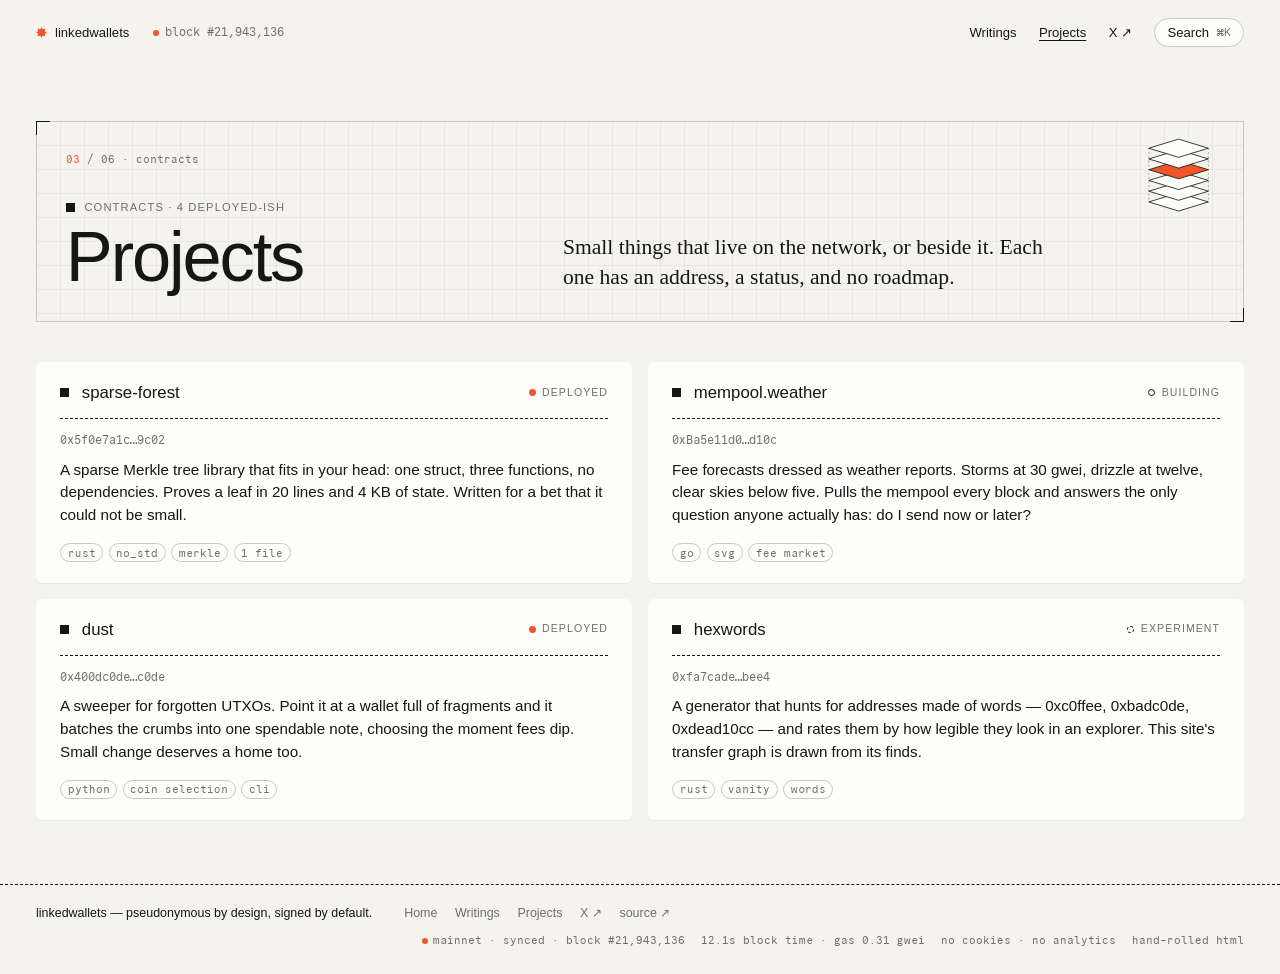
==== commit 8d39a1fe: "home: the person as a scroll-driven exploded view, after ghost.ai The home page is now an exploded v" ====
--- a/projects/index.html
+++ b/projects/index.html
@@ -38,6 +38,8 @@
 
   <main id="main" class="page wrap">
     <header class="page-head">
+      <svg class="ministack" viewBox="0 0 120 100" role="img" aria-label="part 03 of 6"><path class="ax" d="M24 16V81M96 16V81M60 27V92"/><polygon class="l" points="60,70 96,81 60,92 24,81"/><polygon class="l" points="60,57 96,68 60,79 24,68"/><polygon class="l" points="60,44 96,55 60,66 24,55"/><polygon class="l on" points="60,31 96,42 60,53 24,42"/><polygon class="l" points="60,18 96,29 60,40 24,29"/><polygon class="l" points="60,5 96,16 60,27 24,16"/></svg>
+      <p class="part"><b>03</b> / 06 · contracts</p>
       <div>
         <p class="label"><i class="sh"></i>contracts · 4 deployed-ish</p>
         <h1>Projects</h1>
--- a/assets/style.css
+++ b/assets/style.css
@@ -1,5 +1,6 @@
-/* linkedwallets.github.io — one person drawn as a graph of linked wallets, with an index beside it.
-   After andrewtrousdale.com (via hoverstat.es). Supreme + Gambetta load from Fontshare's CDN
+/* linkedwallets.github.io — one person as an exploded view: six plates on grid paper, taken apart by scroll.
+   Scroll behaviour after ghost.ai. Typed graph nodes and dotted rows from the pass after
+   andrewtrousdale.com (via hoverstat.es). Supreme + Gambetta load from Fontshare's CDN
    (the ITF licence forbids hosting the files here). Commit Mono (OFL) is self-hosted. */
 
 @font-face {
@@ -69,6 +70,16 @@
   text-transform: uppercase;
 }
 
+/* drawing paper: the exploded view's sheet, inner page heads, the 404 graph */
+.xv-sheet, .page-head, .writing-head, .revert > .graph {
+  background-color: var(--paper);
+  background-image:
+    linear-gradient(rgba(22, 22, 21, 0.055) 1px, transparent 1px),
+    linear-gradient(90deg, rgba(22, 22, 21, 0.055) 1px, transparent 1px);
+  background-size: 24px 24px;
+  background-position: -1px -1px;
+}
+
 /* the node shapes, reused as glyphs everywhere */
 .sh {
   display: inline-block;
@@ -123,7 +134,7 @@
 .k-btn kbd { font-family: var(--mono); font-size: 0.7rem; color: var(--mute); }
 .k-btn .short { display: none; }
 
-/* ---------- cards with dotted rows (the index) ---------- */
+/* ---------- cards with dotted rows ---------- */
 
 .card {
   background: var(--card);
@@ -132,61 +143,317 @@
   box-shadow: 0 1px 0 rgba(0, 0, 0, 0.04);
 }
 
-.card summary {
+@keyframes fade { from { opacity: 0; transform: translateY(-3px); } }
+
+.more { display: inline-block; margin: 0.4rem 0 1rem; font-size: 0.8rem; }
+
+/* ---------- home: the exploded view ----------
+   A sticky stage holds a stack of six plates in CSS 3D. main.js maps scroll to
+   --e (0 assembled, 1 exploded), per-plate --f (focus) and --o (ink), and a camera
+   transform on .xv-cam. The text steps scroll past in the other column. */
+
+.xv {
+  --s: min(19rem, 34cqh, 36cqw);
+  --gap: calc(var(--s) * 0.24);
+  --t: 7px;
+  --e: 1;
+  display: grid;
+  grid-template-columns: minmax(0, 1fr) minmax(21rem, 30rem);
+  gap: clamp(1rem, 3vw, 3rem);
+  align-items: start;
+}
+
+.xv-stage {
+  position: sticky;
+  top: 0;
+  height: 100vh;
+  height: 100svh;
+  overflow: hidden;
+  container-type: size;
+}
+
+.xv-sheet {
+  position: absolute;
+  inset: 0.75rem 0;
+  border: 1px solid var(--rule);
+}
+.fig {
+  position: absolute;
+  top: 0.8rem;
+  left: 1rem;
+  font-family: var(--mono);
+  font-size: 0.68rem;
+  color: var(--mute);
+}
+.tick { position: absolute; width: 14px; height: 14px; border: 0 solid var(--ink); }
+.tick.tl { top: -1px; left: -1px; border-width: 1.5px 0 0 1.5px; }
+.tick.tr { top: -1px; right: -1px; border-width: 1.5px 1.5px 0 0; }
+.tick.bl { bottom: -1px; left: -1px; border-width: 0 0 1.5px 1.5px; }
+.tick.br { bottom: -1px; right: -1px; border-width: 0 1.5px 1.5px 0; }
+
+.xv-cam { position: absolute; inset: 0; transform-origin: 0 0; will-change: transform; }
+
+.xv-stack {
+  position: absolute;
+  left: 34%;
+  top: calc(50% + var(--gap) * 2.2);
+  width: 0;
+  height: 0;
+  transform-style: preserve-3d;
+  transform: rotateX(58deg) rotateZ(-42deg);
+}
+
+.plate {
+  --w: calc(var(--s) * var(--k));
+  position: absolute;
+  left: calc(var(--w) / -2);
+  top: calc(var(--w) / -2);
+  width: var(--w);
+  height: var(--w);
+  transform-style: preserve-3d;
+  transform: translateZ(calc(var(--i) * (var(--t) + var(--gap) * var(--e)) + var(--f, 0) * var(--gap) * 0.45));
+  outline: 1px solid transparent;
+}
+.plate > svg { display: block; width: 100%; height: 100%; overflow: visible; opacity: var(--o, 1); transition: filter 0.4s; }
+.plate::before, .plate::after {
+  content: "";
+  position: absolute;
+  background: repeating-linear-gradient(-45deg, var(--ink) 0 1px, var(--card) 1px 4px);
+  box-shadow: inset 0 0 0 1px var(--ink);
+  opacity: var(--o, 1);
+}
+.plate::before { left: 0; top: 100%; width: 100%; height: var(--t); transform-origin: top; transform: rotateX(-90deg); }
+.plate::after { left: 0; top: 0; width: var(--t); height: 100%; transform-origin: left; transform: rotateY(90deg); }
+.plate .pin { display: none; }
+
+.xv.live .plate.dim { outline-color: rgba(22, 22, 21, 0.35); }
+.xv.live .plate.dim > svg { filter: blur(1.2px); }
+.plate.on::before, .plate.on::after { background: repeating-linear-gradient(-45deg, var(--orange) 0 1.5px, var(--card) 1.5px 4px); }
+.plate.on .edge { stroke: var(--orange); stroke-width: 3; }
+
+.axis {
+  position: absolute;
+  width: 0;
+  height: calc(5 * (var(--t) + var(--gap) * var(--e)));
+  border-left: 1px dashed var(--mute);
+  transform-origin: 0 0;
+  transform: rotateX(90deg);
+}
+.axis.a1 { left: calc(var(--s) * -0.373); top: calc(var(--s) * -0.373); }
+.axis.a2 { left: calc(var(--s) * -0.373); top: calc(var(--s) * 0.373); }
+.axis.a3 { left: calc(var(--s) * 0.373); top: calc(var(--s) * 0.373); }
+
+/* plate faces */
+.plate .edge { fill: var(--card); stroke: var(--ink); stroke-width: 2; }
+.plate .edge.o { fill: var(--orange); }
+.plate text { font-family: var(--sans); font-size: 13px; fill: var(--ink); }
+.plate .m { font-family: var(--mono); font-size: 10px; }
+.plate .f { fill: var(--mute); }
+.plate .o { fill: var(--orange); }
+.plate .dots { fill: none; stroke: var(--ink); stroke-dasharray: 2 4; }
+.plate .screw circle { fill: var(--paper); stroke: var(--ink); }
+.plate .screw path { stroke: var(--ink); }
+.plate .word { font-size: 32px; font-weight: 500; letter-spacing: -0.01em; }
+.plate .slot { fill: var(--ink); }
+.plate .slip rect { fill: var(--paper); stroke: var(--ink); }
+.plate .slip polygon { fill: var(--ink); }
+.plate .slip path { stroke: var(--rule); stroke-width: 4; }
+.plate .slip text { font-size: 14px; font-weight: 500; }
+.plate .slip text.m { font-size: 10px; font-weight: 400; }
+.plate .chip, .plate .pinr { fill: var(--ink); }
+.plate.contracts text.m { fill: var(--paper); font-size: 9px; }
+.plate.contracts text.f { fill: var(--faint); }
+.plate .ring { fill: none; stroke: var(--paper); }
+.plate .trace { fill: none; stroke: var(--ink); }
+.plate .mini path { fill: none; stroke: var(--ink); }
+.plate .mini .peer { stroke: var(--mute); stroke-dasharray: 3 4; }
+.plate .mini .s { fill: var(--card); stroke: var(--ink); stroke-width: 1.5; }
+.plate .mini .solid { fill: var(--ink); }
+.plate .o-ring { fill: none; stroke: var(--orange); }
+.plate .blk rect { fill: var(--ink); }
+.plate .blk .o { fill: var(--orange); }
+.plate .addr-t { font-size: 22px; }
+.plate .die { fill: none; stroke: var(--ink); stroke-dasharray: 3 4; }
+.plate .burst-k { fill: var(--card); stroke: var(--ink); }
+.plate .key-t { font-size: 24px; }
+
+/* callouts: pills outside the camera, so the text stays crisp (after ghost.ai) */
+.xv-calls { list-style: none; margin: 0; padding: 0; }
+.call {
+  position: absolute;
+  left: 0;
+  top: 0;
   display: flex;
   align-items: center;
-  gap: 0.8rem;
-  padding: 0.8rem 0;
-  font-size: 0.7rem;
+  gap: 0.45rem;
+  height: 1.55rem;
+  padding: 0 0.6rem 0 0.5rem;
+  border: 1px solid var(--ink);
+  border-radius: 999px;
+  background: rgba(244, 243, 238, 0.85);
+  font-family: var(--mono);
+  font-size: 0.68rem;
+  text-decoration: none;
+  white-space: nowrap;
+  opacity: 0;
+  pointer-events: none;
+  transform: translate(-200vw, 0);
+  transition: background-color 0.25s, color 0.25s;
+}
+.call::before {
+  content: "";
+  position: absolute;
+  right: 100%;
+  top: 50%;
+  width: var(--lead, 0px);
+  border-top: 1px solid var(--ink);
+}
+.call::after {
+  content: "";
+  position: absolute;
+  top: 50%;
+  right: calc(100% + var(--lead, 0px) - 3px);
+  width: 5px;
+  height: 5px;
+  margin-top: -2.5px;
+  border-radius: 50%;
+  background: var(--ink);
+}
+.call b { font-weight: 400; color: var(--mute); }
+.call .spec {
+  position: absolute;
+  left: -1px;
+  top: calc(100% + 4px);
+  padding: 0.2rem 0.55rem;
+  border: 1px solid var(--ink);
+  background: var(--card);
+  color: var(--ink);
+  clip-path: inset(0 100% 0 0);
+  transition: clip-path 0.45s ease-out;
+}
+.call:hover { color: var(--ink); border-color: var(--orange); }
+.call.on { background: var(--orange); border-color: var(--orange); color: var(--ink); }
+.call.on b { color: var(--ink); }
+.call.on::before { border-color: var(--orange); }
+.call.on::after { background: var(--orange); }
+.call.on .spec { clip-path: inset(0 0 0 0); }
+
+.xv-meter {
+  position: absolute;
+  left: 1rem;
+  bottom: 1.6rem;
+  display: grid;
+  gap: 0.45rem;
+  font-family: var(--mono);
+  font-size: 0.68rem;
+  color: var(--mute);
+}
+.xv-bar { display: flex; gap: 3px; }
+.xv-bar i { width: 1.6rem; height: 4px; background: var(--rule); }
+.xv-bar i.on { background: var(--ink); }
+.xv-bar i.now { background: var(--orange); }
+
+.xv-block {
+  position: absolute;
+  right: 1px;
+  top: calc(0.75rem + 1px);
+  margin: 0;
+  width: 15rem;
+  background: var(--card);
+  border-bottom: 1px solid var(--rule);
+  border-left: 1px solid var(--rule);
+  font-family: var(--mono);
+  font-size: 0.64rem;
+}
+.xv-block div { display: grid; grid-template-columns: 4.6rem 1fr; border-bottom: 1px solid var(--rule); }
+.xv-block div:last-child { border-bottom: 0; }
+.xv-block dt { padding: 0.3rem 0.5rem; color: var(--faint); border-right: 1px solid var(--rule); }
+.xv-block dd { margin: 0; padding: 0.3rem 0.5rem; }
+
+/* the text column */
+.xv-steps { padding-bottom: 28vh; }
+.step.intro {
+  min-height: calc(100vh - 4rem);
+  min-height: calc(100svh - 4rem);
+  display: flex;
+  flex-direction: column;
+  justify-content: center;
+  padding-bottom: 6vh;
+}
+.intro h1 {
+  margin: 0;
+  display: flex;
+  align-items: center;
+  gap: 0.9rem;
+  font-size: clamp(2.4rem, 4.4vw, 4rem);
   font-weight: 500;
-  letter-spacing: 0.1em;
-  text-transform: uppercase;
-  cursor: pointer;
-  list-style: none;
-}
-.card details { border-bottom: var(--dots); }
-.card details:last-of-type { border-bottom: 0; }
-.card details[open] summary { border-bottom: var(--dots); margin-bottom: 0.9rem; }
-.card summary::-webkit-details-marker { display: none; }
-.card summary::after { content: "+"; margin-left: auto; font-size: 1rem; font-weight: 400; letter-spacing: 0; }
-.card details[open] summary::after { content: "−"; }
-.card summary .count { color: var(--faint); font-family: var(--mono); letter-spacing: 0; }
-.card details[open] > :not(summary) { animation: fade 0.35s ease-out both; }
-@keyframes fade { from { opacity: 0; transform: translateY(-3px); } }
-
-.more { display: inline-block; margin: 0.4rem 0 1rem; font-size: 0.8rem; }
-
-/* ---------- home: graph + index ---------- */
-
-.home {
-  display: grid;
-  grid-template-columns: minmax(0, 1.75fr) minmax(20rem, 25rem);
-  gap: clamp(1rem, 3vw, 3rem);
+  line-height: 1;
+  letter-spacing: -0.035em;
+}
+.intro h1 .sh.bu { width: 0.42em; height: 0.42em; }
+.intro .tag { margin: 0.5rem 0 1.6rem; font-family: var(--serif); font-style: italic; font-size: 1.25rem; color: var(--mute); }
+.intro p { margin: 0 0 0.9rem; max-width: 30rem; }
+.intro .lead { font-family: var(--serif); font-size: clamp(1.25rem, 1.9vw, 1.5rem); line-height: 1.35; }
+.intro .cue { margin-top: 1.4rem; font-family: var(--mono); font-size: 0.7rem; color: var(--mute); }
+.intro .cue span { border-bottom: 1px dashed var(--mute); }
+
+.step.card { margin: 34vh 0; padding-bottom: 1rem; scroll-margin-top: 20vh; transition: opacity 0.35s; }
+.step.card:first-of-type { margin-top: 18vh; }
+.xv.live .step.card { opacity: 0.4; }
+.xv.live .step.card.on { opacity: 1; }
+.part {
+  margin: 0;
+  padding: 0.3rem 0 0.7rem;
+  border-bottom: var(--dots);
+  font-family: var(--mono);
+  font-size: 0.68rem;
+  color: var(--mute);
+}
+.part b { font-weight: 400; color: var(--orange); }
+.step h2 {
+  display: flex;
   align-items: center;
-  padding-block: 1rem 3rem;
-}
-
-.map { margin: 0; }
+  gap: 0.7rem;
+  margin: 1rem 0 0.6rem;
+  font-size: 1.5rem;
+  font-weight: 500;
+  letter-spacing: -0.02em;
+}
+.step h2 .sh { width: 10px; height: 10px; }
+.step h2 .count { font-family: var(--mono); font-size: 0.72rem; font-weight: 400; letter-spacing: 0; color: var(--faint); }
+.step p { margin: 0 0 0.9rem; }
+.step .links { font-size: 1rem; line-height: 1.9; }
+.step blockquote {
+  margin: 0.6rem 0 0.4rem;
+  padding-left: 1rem;
+  border-left: 2px solid var(--orange);
+  font-family: var(--serif);
+  font-style: italic;
+  font-size: 1.3rem;
+  line-height: 1.35;
+}
+.step .src { font-size: 0.85rem; color: var(--mute); }
+.chainrow { font-family: var(--mono); font-size: 0.72rem; color: var(--mute); }
+.chainrow .sh { width: 6px; height: 6px; margin-right: 0.45rem; background: var(--orange); }
+.redact { letter-spacing: -0.05em; color: var(--ink); }
+
+.map { margin: 0.4rem 0 0; }
 .map figcaption {
   display: flex;
   flex-wrap: wrap;
-  gap: 1.2rem;
+  gap: 0.4rem 1.2rem;
+  margin-top: 0.4rem;
   font-family: var(--mono);
-  font-size: 0.7rem;
+  font-size: 0.68rem;
   color: var(--mute);
 }
-
-.idx h1 {
-  margin: 0;
-  display: flex;
-  align-items: center;
-  gap: 0.6rem;
-  font-size: 1.05rem;
-  font-weight: 500;
-}
-.idx .tag { margin: 0.1rem 0 0.6rem 1.35rem; color: var(--mute); font-size: 0.8rem; }
-.idx p { margin: 0 0 0.85rem; }
-.idx .lead { text-indent: 1.4em; }
+.step .graph { margin: 0 -0.4rem; width: calc(100% + 0.8rem); }
+.step .g-node text, .step .g-amount { font-size: 21px; stroke-width: 7px; }
+.step .g-node text.n { font-size: 12px; }
+.step .g-center text { font-size: 23px; }
+.step .g-center text.sub { font-size: 16px; }
+.step .g-node .s, .step .g-edge { stroke-width: 1.6; }
+.step .g-pulse { stroke-width: 3.6; }
 
 /* ---------- transfer graph ---------- */
 
@@ -272,7 +539,35 @@
 .tx-meta, .tx-hash { font-family: var(--mono); font-size: 0.68rem; color: var(--faint); white-space: nowrap; }
 .tx-hash { grid-column: 2 / -1; }
 
-/* ---------- inner pages ---------- */
+/* ---------- inner pages: each head is a sheet of the same drawing ---------- */
+
+.page-head, .writing-head {
+  position: relative;
+  padding: clamp(1rem, 2.6vw, 1.8rem);
+  border: 1px solid var(--rule);
+}
+.page-head::before, .page-head::after, .writing-head::before, .writing-head::after {
+  content: "";
+  position: absolute;
+  width: 14px;
+  height: 14px;
+  border: 0 solid var(--ink);
+}
+.page-head::before, .writing-head::before { top: -1px; left: -1px; border-width: 1.5px 0 0 1.5px; }
+.page-head::after, .writing-head::after { bottom: -1px; right: -1px; border-width: 0 1.5px 1.5px 0; }
+.page-head > .part, .writing-head > .part { grid-column: 1 / -1; border-bottom: 0; padding: 0; margin-right: 7rem; }
+.writing-head > .part { margin-bottom: 0.9rem; }
+
+.ministack { position: absolute; top: 0.8rem; right: 0.9rem; width: 6.2rem; height: auto; overflow: visible; }
+.ministack .l { fill: var(--card); stroke: var(--ink); stroke-width: 1; }
+.ministack .l.on { fill: var(--orange); }
+.ministack .ax { fill: none; stroke: var(--mute); stroke-width: 0.8; stroke-dasharray: 2 3; }
+.revert .card { position: relative; }
+.revert > .graph { border: 1px solid var(--rule); padding: 1rem; }
+.card .ministack { top: 1rem; right: 1.2rem; width: 4.8rem; }
+.card .ministack .l { stroke-dasharray: 3 2; }
+.revert .part { border-bottom: 0; padding: 0 0 0.4rem; }
+
 
 .page { padding-block: clamp(1.5rem, 5vw, 3.5rem) 4rem; }
 
@@ -473,9 +768,32 @@
 /* ---------- small screens ---------- */
 
 @media (max-width: 960px) {
-  .home, .revert, .essay { grid-template-columns: minmax(0, 1fr); }
+  .revert, .essay { grid-template-columns: minmax(0, 1fr); }
+  .xv { grid-template-columns: minmax(0, 1fr) minmax(18rem, 22rem); gap: 1.25rem; }
+  .xv-block { display: none; }
   .receipt { position: static; }
   .page-head { grid-template-columns: minmax(0, 1fr); gap: 1rem; }
+  .ministack { width: 4.2rem; }
+  .page-head > .part, .writing-head > .part, .page-head .label { margin-right: 4.8rem; }
+}
+
+@media (max-width: 760px) {
+  .xv { grid-template-columns: minmax(0, 1fr); gap: 0; padding-inline: 0; }
+  .xv-stage { height: 52vh; height: 52svh; z-index: 2; }
+  .xv-sheet { inset: 0; border-width: 0 0 1px; }
+  .tick { display: none; }
+  .fig { top: 0.6rem; left: var(--pad); font-size: 0.6rem; }
+  .xv-stack { left: 33%; }
+  .xv-meter { left: var(--pad); bottom: 0.7rem; font-size: 0.6rem; }
+  .xv-bar i { width: 1.1rem; height: 3px; }
+  .call { height: 1.35rem; font-size: 0.6rem; padding: 0 0.5rem 0 0.4rem; gap: 0.35rem; }
+  .call .spec { left: auto; right: -1px; font-size: 0.58rem; padding: 0.15rem 0.4rem; clip-path: inset(0 0 0 100%); }
+  .xv-steps { padding: 0 var(--pad) 18vh; }
+  .step.intro { min-height: 0; padding: 1.6rem 0 0; }
+  .intro .tag { margin-bottom: 1rem; }
+  .step.card { margin: 20vh 0; scroll-margin-top: 54vh; }
+  .step.card:first-of-type { margin-top: 16vh; }
+  .step h2 { font-size: 1.3rem; }
 }
 
 @media (max-width: 640px) {
@@ -483,10 +801,10 @@
   .k-btn kbd, .k-btn .long { display: none; }
   .k-btn .short { display: inline; }
   .map figcaption .opt { display: none; }
-  .home .g-node text, .home .g-amount { font-size: 27px; stroke-width: 9px; }
-  .home .g-node text.n { font-size: 15px; }
-  .home .g-center text { font-size: 29px; }
-  .home .g-center text.sub { font-size: 20px; }
+  .step .g-node text, .step .g-amount { font-size: 27px; stroke-width: 9px; }
+  .step .g-node text.n { font-size: 15px; }
+  .step .g-center text { font-size: 29px; }
+  .step .g-center text.sub { font-size: 20px; }
   .g-node .s, .g-edge { stroke-width: 2; }
   .g-pulse { stroke-width: 5; }
   .card { padding-inline: 1.1rem; }
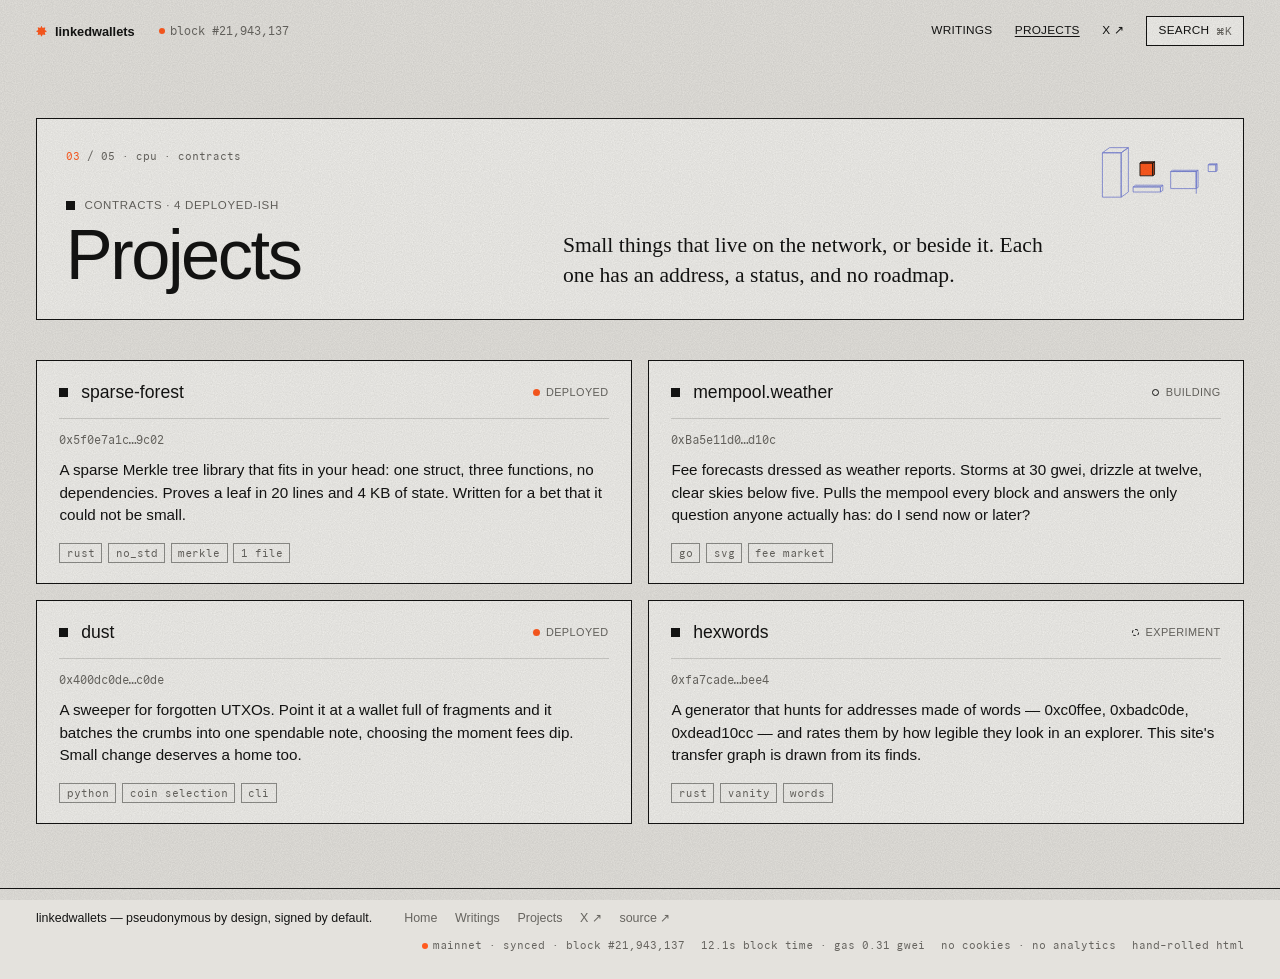
==== commit 5fea4797: "restyle inner pages; parts in full after the node; README colophon (WIP) Co-Authored-By: Claude Opus" ====
--- a/projects/index.html
+++ b/projects/index.html
@@ -5,11 +5,11 @@
   <meta name="viewport" content="width=device-width, initial-scale=1, viewport-fit=cover">
   <title>Projects — linkedwallets</title>
   <meta name="description" content="Small tools and contracts by linkedwallets: a sparse Merkle library, a fee forecast as weather, a dust sweeper, a hexword generator.">
-  <meta name="theme-color" content="#f4f3ee">
+  <meta name="theme-color" content="#e4e2dd">
   <link rel="icon" href="/favicon.svg" type="image/svg+xml">
   <link rel="preconnect" href="https://api.fontshare.com">
   <link rel="preconnect" href="https://cdn.fontshare.com" crossorigin>
-  <link rel="stylesheet" href="https://api.fontshare.com/v2/css?f[]=supreme@400,500&amp;display=swap">
+  <link rel="stylesheet" href="https://api.fontshare.com/v2/css?f[]=switzer@400,500,600&amp;display=swap">
   <link rel="stylesheet" href="https://api.fontshare.com/v2/css?f[]=gambetta@400,500,600,401&amp;display=swap">
   <link rel="stylesheet" href="/assets/style.css">
 </head>
@@ -38,8 +38,8 @@
 
   <main id="main" class="page wrap">
     <header class="page-head">
-      <svg class="ministack" viewBox="0 0 120 100" role="img" aria-label="part 03 of 6"><path class="ax" d="M24 16V81M96 16V81M60 27V92"/><polygon class="l" points="60,70 96,81 60,92 24,81"/><polygon class="l" points="60,57 96,68 60,79 24,68"/><polygon class="l" points="60,44 96,55 60,66 24,55"/><polygon class="l on" points="60,31 96,42 60,53 24,42"/><polygon class="l" points="60,18 96,29 60,40 24,29"/><polygon class="l" points="60,5 96,16 60,27 24,16"/></svg>
-      <p class="part"><b>03</b> / 06 · contracts</p>
+      <svg class="mininode" viewBox="0 0 150 80" role="img" aria-label="part 03 of 5: cpu"><path class="b" d="M4 22h22v52h-22zM4 22l8.4 -6h22l-8.4 6zM26 22l8.4 -6v52l-8.4 6z"/><path class="b" d="M40 62h32v6h-32zM40 62l2.8 -2h32l-2.8 2zM72 62l2.8 -2v6l-2.8 2z"/><path class="on" d="M48 34h15v15h-15zM48 34l2.1 -1.5h15l-2.1 1.5zM63 34l2.1 -1.5v15l-2.1 1.5z"/><path class="b" d="M84 44h30v20h-30zM84 44l2.1 -1.5h30l-2.1 1.5zM114 44l2.1 -1.5v20l-2.1 1.5zM114 44v26"/><path class="b" d="M128 36h9v8h-9zM128 36l1.4 -1h9l-1.4 1zM137 36l1.4 -1v8l-1.4 1z"/></svg>
+      <p class="part"><b>03</b> / 05 · cpu · contracts</p>
       <div>
         <p class="label"><i class="sh"></i>contracts · 4 deployed-ish</p>
         <h1>Projects</h1>
--- a/assets/style.css
+++ b/assets/style.css
@@ -1,7 +1,7 @@
-/* linkedwallets.github.io — one person as an exploded view: six plates on grid paper, taken apart by scroll.
-   Scroll behaviour after ghost.ai. Typed graph nodes and dotted rows from the pass after
-   andrewtrousdale.com (via hoverstat.es). Supreme + Gambetta load from Fontshare's CDN
-   (the ITF licence forbids hosting the files here). Commit Mono (OFL) is self-hosted. */
+/* linkedwallets.github.io — one person as a node: a small server, rendered live, taken apart by
+   scroll, after ghost.ai. Warm grey paper with grain, black hairline tables, one orange.
+   Switzer + Gambetta load from Fontshare's CDN (the ITF licence forbids hosting the files here).
+   Commit Mono (OFL) is self-hosted. Typed graph nodes from the pass after andrewtrousdale.com. */
 
 @font-face {
   font-family: "Commit Mono";
@@ -11,18 +11,20 @@
 }
 
 :root {
-  --paper: #f4f3ee;
-  --card: #fdfdfb;
-  --ink: #161615;
-  --mute: #6f6e68;
-  --faint: #a3a29b;
-  --rule: #c9c8c0;
-  --orange: #f0562a;
-  --sans: "Supreme", "Helvetica Neue", Arial, sans-serif;
+  --paper: #e4e2dd;
+  --fill: rgba(247, 246, 243, 0.66);
+  --idle: rgba(247, 246, 243, 0.5);
+  --ink: #141413;
+  --mute: #66645f;
+  --faint: #9a9892;
+  --rule: rgba(20, 20, 19, 0.16);
+  --orange: #ff5a1f;
+  --blue: #7d86d6;
+  --sans: "Switzer", "Helvetica Neue", Arial, sans-serif;
   --serif: "Gambetta", Georgia, serif;
   --mono: "Commit Mono", ui-monospace, monospace;
   --pad: clamp(1rem, 3.2vw, 2.25rem);
-  --dots: 1px dashed var(--ink);
+  --grain: url("data:image/svg+xml,%3Csvg xmlns='http://www.w3.org/2000/svg' width='180' height='180'%3E%3Cfilter id='n'%3E%3CfeTurbulence type='fractalNoise' baseFrequency='.9' numOctaves='2' stitchTiles='stitch'/%3E%3CfeColorMatrix values='0 0 0 0 0 0 0 0 0 0 0 0 0 0 0 0 0 0 .5 0'/%3E%3C/filter%3E%3Crect width='100%25' height='100%25' filter='url(%23n)'/%3E%3C/svg%3E");
 }
 
 *, *::before, *::after { box-sizing: border-box; }
@@ -44,7 +46,18 @@
 body > main { flex: 1; }
 body.pal-open { overflow: hidden; }
 
-::selection { background: var(--orange); color: #fff; }
+/* a fine grain over everything, like a print on paper */
+body::after {
+  content: "";
+  position: fixed;
+  inset: 0;
+  z-index: 60;
+  pointer-events: none;
+  background-image: var(--grain);
+  opacity: 0.22;
+}
+
+::selection { background: var(--orange); color: var(--ink); }
 
 a { color: inherit; text-decoration-thickness: 1px; text-underline-offset: 0.2em; }
 a:hover { color: var(--orange); }
@@ -59,28 +72,18 @@
   background: var(--ink);
   color: var(--paper);
   padding: 0.4rem 0.7rem;
-  z-index: 50;
+  z-index: 70;
 }
 .skip:focus { left: 0.5rem; }
 
 .label {
-  font-size: 0.7rem;
-  font-weight: 500;
-  letter-spacing: 0.1em;
+  font-size: 0.72rem;
+  font-weight: 500;
+  letter-spacing: 0.06em;
   text-transform: uppercase;
 }
 
-/* drawing paper: the exploded view's sheet, inner page heads, the 404 graph */
-.xv-sheet, .page-head, .writing-head, .revert > .graph {
-  background-color: var(--paper);
-  background-image:
-    linear-gradient(rgba(22, 22, 21, 0.055) 1px, transparent 1px),
-    linear-gradient(90deg, rgba(22, 22, 21, 0.055) 1px, transparent 1px);
-  background-size: 24px 24px;
-  background-position: -1px -1px;
-}
-
-/* the node shapes, reused as glyphs everywhere */
+/* the node shapes of the transfer graph, reused as glyphs */
 .sh {
   display: inline-block;
   flex: none;
@@ -101,329 +104,216 @@
 .throb { animation: throb 1.8s ease-in-out infinite; }
 @keyframes throb { 50% { opacity: 0.3; } }
 
+/* tags: grey outlined when idle, solid orange when on (after the ghost.ai callouts) */
+.pill {
+  display: inline-flex;
+  align-items: center;
+  height: 1.9rem;
+  padding: 0 0.75rem;
+  border: 1px solid rgba(20, 20, 19, 0.45);
+  background: var(--idle);
+  color: rgba(20, 20, 19, 0.55);
+  font-family: var(--sans);
+  font-size: 0.82rem;
+  font-weight: 500;
+  letter-spacing: 0.01em;
+  line-height: 1;
+  text-transform: uppercase;
+  text-decoration: none;
+  white-space: nowrap;
+}
+.pill.on, .call.on .pill { background: var(--orange); border-color: var(--ink); color: var(--ink); }
+
 /* ---------- header ---------- */
 
 .site-head {
+  position: relative;
+  z-index: 20;
   display: flex;
   align-items: center;
   gap: 1.5rem;
-  padding-block: 1.1rem;
-  font-size: 0.82rem;
-}
-.brand { display: inline-flex; align-items: center; gap: 0.5rem; font-weight: 500; text-decoration: none; }
+  padding-block: 1rem;
+  font-size: 0.8rem;
+}
+.site-head.over { position: absolute; top: 0; left: 0; right: 0; }
+.brand { display: inline-flex; align-items: center; gap: 0.5rem; font-weight: 600; text-decoration: none; }
 .chain { color: var(--mute); font-family: var(--mono); font-size: 0.72rem; }
 .chain .sh { width: 6px; height: 6px; margin-right: 0.35rem; background: var(--orange); }
 
 .site-nav { margin-left: auto; display: flex; align-items: center; gap: 1.4rem; }
-.site-nav a { text-decoration: none; }
+.site-nav a { text-decoration: none; font-weight: 500; text-transform: uppercase; letter-spacing: 0.02em; font-size: 0.74rem; }
 .site-nav a[aria-current="page"] { text-decoration: underline; }
 
 .k-btn {
   font: inherit;
+  font-size: 0.74rem;
+  font-weight: 500;
+  text-transform: uppercase;
+  letter-spacing: 0.02em;
   color: var(--ink);
-  background: var(--card);
-  border: 1px solid var(--rule);
-  border-radius: 999px;
-  padding: 0.25rem 0.75rem;
+  background: var(--fill);
+  border: 1px solid var(--ink);
+  border-radius: 0;
+  height: 1.9rem;
+  padding: 0 0.7rem;
   cursor: pointer;
   display: inline-flex;
   gap: 0.5rem;
   align-items: center;
 }
-.k-btn:hover { border-color: var(--ink); }
-.k-btn kbd { font-family: var(--mono); font-size: 0.7rem; color: var(--mute); }
+.k-btn:hover { background: var(--orange); }
+.k-btn kbd { font-family: var(--mono); font-size: 0.7rem; color: var(--mute); text-transform: none; }
 .k-btn .short { display: none; }
 
-/* ---------- cards with dotted rows ---------- */
+/* ---------- panels with hairline rows ---------- */
 
 .card {
-  background: var(--card);
-  border-radius: 6px;
-  padding: 1.1rem 1.5rem 0.6rem;
-  box-shadow: 0 1px 0 rgba(0, 0, 0, 0.04);
+  background: var(--fill);
+  border: 1px solid var(--ink);
+  padding: 1.1rem 1.4rem 0.6rem;
 }
 
 @keyframes fade { from { opacity: 0; transform: translateY(-3px); } }
 
-.more { display: inline-block; margin: 0.4rem 0 1rem; font-size: 0.8rem; }
-
-/* ---------- home: the exploded view ----------
-   A sticky stage holds a stack of six plates in CSS 3D. main.js maps scroll to
-   --e (0 assembled, 1 exploded), per-plate --f (focus) and --o (ink), and a camera
-   transform on .xv-cam. The text steps scroll past in the other column. */
-
-.xv {
-  --s: min(19rem, 34cqh, 36cqw);
-  --gap: calc(var(--s) * 0.24);
-  --t: 7px;
-  --e: 1;
+.more { display: inline-block; margin: 0.4rem 0 1rem; font-size: 0.8rem; font-weight: 500; }
+
+/* ---------- home: the node ----------
+   A sticky stage holds a WebGL canvas. scene.js maps scroll to the stops: closed, panels out,
+   all parts out, then one stop per part. Tags and callouts are HTML over the canvas. */
+
+.nv { position: relative; }
+.nv-stage { position: relative; overflow: hidden; display: flex; flex-direction: column; }
+.nv-gl { display: none; }
+
+html.js .nv:not(.still) { height: 662vh; height: 662svh; }
+html.js .nv:not(.still) .nv-stage { position: sticky; top: 0; height: 100vh; height: 100svh; }
+html.js .nv:not(.still) .nv-gl { display: block; position: absolute; inset: 0; width: 100%; height: 100%; }
+
+.nv-intro {
+  order: -1;
+  position: relative;
+  z-index: 2;
+  max-width: 26rem;
+  padding: 5.5rem var(--pad) 1rem;
+}
+html.js .nv:not(.still) .nv-intro { position: absolute; left: 0; bottom: 7vh; padding: 0 var(--pad); }
+.nv-intro h1 {
+  margin: 0;
+  font-size: clamp(2.3rem, 4.2vw, 3.6rem);
+  font-weight: 500;
+  line-height: 1;
+  letter-spacing: -0.035em;
+}
+.nv-intro .tag { margin: 0.45rem 0 1.2rem; font-family: var(--serif); font-style: italic; font-size: 1.2rem; color: var(--mute); }
+.nv-intro p { margin: 0 0 0.8rem; }
+.nv-intro .lead { font-family: var(--serif); font-size: clamp(1.15rem, 1.6vw, 1.35rem); line-height: 1.35; }
+.nv-intro .go { font-size: 0.88rem; color: var(--mute); }
+.nv-intro .go em { color: var(--ink); }
+
+.nv-cue { display: none; }
+html.js .nv:not(.still) .nv-cue {
+  display: block;
+  position: absolute;
+  left: 50%;
+  bottom: 2.2rem;
+  transform: translateX(-50%);
+  margin: 0;
+  font-family: var(--mono);
+  font-size: 0.7rem;
+  color: var(--mute);
+  white-space: nowrap;
+}
+.nv-cue span { border-bottom: 1px dashed var(--mute); }
+
+.nv-meter { display: none; }
+html.js .nv:not(.still) .nv-meter {
+  display: block;
+  position: absolute;
+  right: var(--pad);
+  bottom: 2.2rem;
+  margin: 0;
+  font-family: var(--mono);
+  font-size: 0.7rem;
+  color: var(--mute);
+}
+
+/* callouts: an orange tag joined to a small table of rows */
+.nv-calls {
+  list-style: none;
+  margin: 0;
+  padding: 1rem var(--pad) 2rem;
   display: grid;
-  grid-template-columns: minmax(0, 1fr) minmax(21rem, 30rem);
-  gap: clamp(1rem, 3vw, 3rem);
-  align-items: start;
-}
-
-.xv-stage {
-  position: sticky;
-  top: 0;
-  height: 100vh;
-  height: 100svh;
-  overflow: hidden;
-  container-type: size;
-}
-
-.xv-sheet {
-  position: absolute;
-  inset: 0.75rem 0;
-  border: 1px solid var(--rule);
-}
-.fig {
-  position: absolute;
-  top: 0.8rem;
-  left: 1rem;
-  font-family: var(--mono);
-  font-size: 0.68rem;
-  color: var(--mute);
-}
-.tick { position: absolute; width: 14px; height: 14px; border: 0 solid var(--ink); }
-.tick.tl { top: -1px; left: -1px; border-width: 1.5px 0 0 1.5px; }
-.tick.tr { top: -1px; right: -1px; border-width: 1.5px 1.5px 0 0; }
-.tick.bl { bottom: -1px; left: -1px; border-width: 0 0 1.5px 1.5px; }
-.tick.br { bottom: -1px; right: -1px; border-width: 0 1.5px 1.5px 0; }
-
-.xv-cam { position: absolute; inset: 0; transform-origin: 0 0; will-change: transform; }
-
-.xv-stack {
-  position: absolute;
-  left: 34%;
-  top: calc(50% + var(--gap) * 2.2);
-  width: 0;
-  height: 0;
-  transform-style: preserve-3d;
-  transform: rotateX(58deg) rotateZ(-42deg);
-}
-
-.plate {
-  --w: calc(var(--s) * var(--k));
-  position: absolute;
-  left: calc(var(--w) / -2);
-  top: calc(var(--w) / -2);
-  width: var(--w);
-  height: var(--w);
-  transform-style: preserve-3d;
-  transform: translateZ(calc(var(--i) * (var(--t) + var(--gap) * var(--e)) + var(--f, 0) * var(--gap) * 0.45));
-  outline: 1px solid transparent;
-}
-.plate > svg { display: block; width: 100%; height: 100%; overflow: visible; opacity: var(--o, 1); transition: filter 0.4s; }
-.plate::before, .plate::after {
-  content: "";
-  position: absolute;
-  background: repeating-linear-gradient(-45deg, var(--ink) 0 1px, var(--card) 1px 4px);
-  box-shadow: inset 0 0 0 1px var(--ink);
-  opacity: var(--o, 1);
-}
-.plate::before { left: 0; top: 100%; width: 100%; height: var(--t); transform-origin: top; transform: rotateX(-90deg); }
-.plate::after { left: 0; top: 0; width: var(--t); height: 100%; transform-origin: left; transform: rotateY(90deg); }
-.plate .pin { display: none; }
-
-.xv.live .plate.dim { outline-color: rgba(22, 22, 21, 0.35); }
-.xv.live .plate.dim > svg { filter: blur(1.2px); }
-.plate.on::before, .plate.on::after { background: repeating-linear-gradient(-45deg, var(--orange) 0 1.5px, var(--card) 1.5px 4px); }
-.plate.on .edge { stroke: var(--orange); stroke-width: 3; }
-
-.axis {
-  position: absolute;
-  width: 0;
-  height: calc(5 * (var(--t) + var(--gap) * var(--e)));
-  border-left: 1px dashed var(--mute);
-  transform-origin: 0 0;
-  transform: rotateX(90deg);
-}
-.axis.a1 { left: calc(var(--s) * -0.373); top: calc(var(--s) * -0.373); }
-.axis.a2 { left: calc(var(--s) * -0.373); top: calc(var(--s) * 0.373); }
-.axis.a3 { left: calc(var(--s) * 0.373); top: calc(var(--s) * 0.373); }
-
-/* plate faces */
-.plate .edge { fill: var(--card); stroke: var(--ink); stroke-width: 2; }
-.plate .edge.o { fill: var(--orange); }
-.plate text { font-family: var(--sans); font-size: 13px; fill: var(--ink); }
-.plate .m { font-family: var(--mono); font-size: 10px; }
-.plate .f { fill: var(--mute); }
-.plate .o { fill: var(--orange); }
-.plate .dots { fill: none; stroke: var(--ink); stroke-dasharray: 2 4; }
-.plate .screw circle { fill: var(--paper); stroke: var(--ink); }
-.plate .screw path { stroke: var(--ink); }
-.plate .word { font-size: 32px; font-weight: 500; letter-spacing: -0.01em; }
-.plate .slot { fill: var(--ink); }
-.plate .slip rect { fill: var(--paper); stroke: var(--ink); }
-.plate .slip polygon { fill: var(--ink); }
-.plate .slip path { stroke: var(--rule); stroke-width: 4; }
-.plate .slip text { font-size: 14px; font-weight: 500; }
-.plate .slip text.m { font-size: 10px; font-weight: 400; }
-.plate .chip, .plate .pinr { fill: var(--ink); }
-.plate.contracts text.m { fill: var(--paper); font-size: 9px; }
-.plate.contracts text.f { fill: var(--faint); }
-.plate .ring { fill: none; stroke: var(--paper); }
-.plate .trace { fill: none; stroke: var(--ink); }
-.plate .mini path { fill: none; stroke: var(--ink); }
-.plate .mini .peer { stroke: var(--mute); stroke-dasharray: 3 4; }
-.plate .mini .s { fill: var(--card); stroke: var(--ink); stroke-width: 1.5; }
-.plate .mini .solid { fill: var(--ink); }
-.plate .o-ring { fill: none; stroke: var(--orange); }
-.plate .blk rect { fill: var(--ink); }
-.plate .blk .o { fill: var(--orange); }
-.plate .addr-t { font-size: 22px; }
-.plate .die { fill: none; stroke: var(--ink); stroke-dasharray: 3 4; }
-.plate .burst-k { fill: var(--card); stroke: var(--ink); }
-.plate .key-t { font-size: 24px; }
-
-/* callouts: pills outside the camera, so the text stays crisp (after ghost.ai) */
-.xv-calls { list-style: none; margin: 0; padding: 0; }
-.call {
+  grid-template-columns: repeat(auto-fill, minmax(min(100%, 21rem), 1fr));
+  gap: 1.2rem;
+}
+.call { display: flex; align-items: flex-start; min-width: 0; }
+.call .pill { flex: none; }
+.spec { list-style: none; margin: 0 0 0 -1px; padding: 0; min-width: 0; font-size: 0.82rem; }
+.spec li {
+  display: flex;
+  align-items: center;
+  justify-content: space-between;
+  gap: 1.4rem;
+  min-height: 1.9rem;
+  padding: 0.25rem 0.75rem;
+  border: 1px solid var(--ink);
+  border-top-width: 0;
+  background: var(--fill);
+  -webkit-backdrop-filter: blur(6px);
+  backdrop-filter: blur(6px);
+  line-height: 1.3;
+}
+.spec li:first-child { border-top-width: 1px; border-left-width: 0; }
+.spec a { text-decoration: none; }
+.spec a:hover { text-decoration: underline; color: var(--ink); }
+.spec i { font-style: normal; font-family: var(--mono); font-size: 0.68rem; color: var(--mute); white-space: nowrap; }
+.redact { letter-spacing: -0.05em; color: var(--ink); }
+
+html.js .nv:not(.still) .nv-calls { position: absolute; inset: 0; padding: 0; display: block; pointer-events: none; z-index: 3; }
+html.js .nv:not(.still) .call {
   position: absolute;
   left: 0;
   top: 0;
-  display: flex;
-  align-items: center;
-  gap: 0.45rem;
-  height: 1.55rem;
-  padding: 0 0.6rem 0 0.5rem;
-  border: 1px solid var(--ink);
-  border-radius: 999px;
-  background: rgba(244, 243, 238, 0.85);
-  font-family: var(--mono);
-  font-size: 0.68rem;
-  text-decoration: none;
-  white-space: nowrap;
   opacity: 0;
-  pointer-events: none;
-  transform: translate(-200vw, 0);
-  transition: background-color 0.25s, color 0.25s;
-}
-.call::before {
-  content: "";
-  position: absolute;
-  right: 100%;
-  top: 50%;
-  width: var(--lead, 0px);
-  border-top: 1px solid var(--ink);
-}
-.call::after {
-  content: "";
-  position: absolute;
-  top: 50%;
-  right: calc(100% + var(--lead, 0px) - 3px);
-  width: 5px;
-  height: 5px;
-  margin-top: -2.5px;
-  border-radius: 50%;
-  background: var(--ink);
-}
-.call b { font-weight: 400; color: var(--mute); }
-.call .spec {
-  position: absolute;
-  left: -1px;
-  top: calc(100% + 4px);
-  padding: 0.2rem 0.55rem;
-  border: 1px solid var(--ink);
-  background: var(--card);
-  color: var(--ink);
-  clip-path: inset(0 100% 0 0);
-  transition: clip-path 0.45s ease-out;
-}
-.call:hover { color: var(--ink); border-color: var(--orange); }
-.call.on { background: var(--orange); border-color: var(--orange); color: var(--ink); }
-.call.on b { color: var(--ink); }
-.call.on::before { border-color: var(--orange); }
-.call.on::after { background: var(--orange); }
-.call.on .spec { clip-path: inset(0 0 0 0); }
-
-.xv-meter {
-  position: absolute;
-  left: 1rem;
-  bottom: 1.6rem;
+  will-change: transform, opacity;
+}
+html.js .nv:not(.still) .call.on { z-index: 2; }
+html.js .nv:not(.still) .call .pill { pointer-events: auto; }
+html.js .nv:not(.still) .call.on .spec { pointer-events: auto; }
+html.js .nv:not(.still) .spec { white-space: nowrap; clip-path: inset(0 100% 0 0); transition: clip-path 0.55s cubic-bezier(0.2, 0.7, 0.2, 1); }
+html.js .nv:not(.still) .call.on .spec { clip-path: inset(-2px -2px -2px 0); }
+html.js .nv:not(.still) .call:not(.on) .pill:hover { color: var(--ink); border-color: var(--ink); }
+
+/* reduced motion: one drawing of the node apart, with every callout open under it */
+.nv.still:not(.flat) .nv-gl { display: block; width: 100%; height: 72vh; }
+
+/* ---------- home: the parts, in full, after the node ---------- */
+
+.parts {
   display: grid;
-  gap: 0.45rem;
-  font-family: var(--mono);
-  font-size: 0.68rem;
-  color: var(--mute);
-}
-.xv-bar { display: flex; gap: 3px; }
-.xv-bar i { width: 1.6rem; height: 4px; background: var(--rule); }
-.xv-bar i.on { background: var(--ink); }
-.xv-bar i.now { background: var(--orange); }
-
-.xv-block {
-  position: absolute;
-  right: 1px;
-  top: calc(0.75rem + 1px);
-  margin: 0;
-  width: 15rem;
-  background: var(--card);
-  border-bottom: 1px solid var(--rule);
-  border-left: 1px solid var(--rule);
-  font-family: var(--mono);
-  font-size: 0.64rem;
-}
-.xv-block div { display: grid; grid-template-columns: 4.6rem 1fr; border-bottom: 1px solid var(--rule); }
-.xv-block div:last-child { border-bottom: 0; }
-.xv-block dt { padding: 0.3rem 0.5rem; color: var(--faint); border-right: 1px solid var(--rule); }
-.xv-block dd { margin: 0; padding: 0.3rem 0.5rem; }
-
-/* the text column */
-.xv-steps { padding-bottom: 28vh; }
-.step.intro {
-  min-height: calc(100vh - 4rem);
-  min-height: calc(100svh - 4rem);
-  display: flex;
-  flex-direction: column;
-  justify-content: center;
-  padding-bottom: 6vh;
-}
-.intro h1 {
-  margin: 0;
-  display: flex;
-  align-items: center;
-  gap: 0.9rem;
-  font-size: clamp(2.4rem, 4.4vw, 4rem);
-  font-weight: 500;
-  line-height: 1;
-  letter-spacing: -0.035em;
-}
-.intro h1 .sh.bu { width: 0.42em; height: 0.42em; }
-.intro .tag { margin: 0.5rem 0 1.6rem; font-family: var(--serif); font-style: italic; font-size: 1.25rem; color: var(--mute); }
-.intro p { margin: 0 0 0.9rem; max-width: 30rem; }
-.intro .lead { font-family: var(--serif); font-size: clamp(1.25rem, 1.9vw, 1.5rem); line-height: 1.35; }
-.intro .cue { margin-top: 1.4rem; font-family: var(--mono); font-size: 0.7rem; color: var(--mute); }
-.intro .cue span { border-bottom: 1px dashed var(--mute); }
-
-.step.card { margin: 34vh 0; padding-bottom: 1rem; scroll-margin-top: 20vh; transition: opacity 0.35s; }
-.step.card:first-of-type { margin-top: 18vh; }
-.xv.live .step.card { opacity: 0.4; }
-.xv.live .step.card.on { opacity: 1; }
-.part {
-  margin: 0;
-  padding: 0.3rem 0 0.7rem;
-  border-bottom: var(--dots);
-  font-family: var(--mono);
-  font-size: 0.68rem;
-  color: var(--mute);
-}
-.part b { font-weight: 400; color: var(--orange); }
-.step h2 {
+  grid-template-columns: repeat(2, minmax(0, 1fr));
+  gap: 0 clamp(1.5rem, 4vw, 4rem);
+  padding-block: 3rem 4rem;
+}
+.parts > .fig { grid-column: 1 / -1; margin: 0 0 1.4rem; font-family: var(--mono); font-size: 0.68rem; color: var(--mute); }
+.part-sec { padding: 1rem 0 1.6rem; border-top: 1px solid var(--ink); min-width: 0; }
+.part-sec.wide { grid-column: 1 / -1; }
+.part-tag { display: flex; align-items: center; gap: 0.75rem; margin: 0 0 0.4rem; font-family: var(--mono); font-size: 0.68rem; color: var(--mute); }
+.part-sec h2 {
   display: flex;
   align-items: center;
   gap: 0.7rem;
-  margin: 1rem 0 0.6rem;
-  font-size: 1.5rem;
+  margin: 0.9rem 0 0.6rem;
+  font-size: 1.55rem;
   font-weight: 500;
   letter-spacing: -0.02em;
 }
-.step h2 .sh { width: 10px; height: 10px; }
-.step h2 .count { font-family: var(--mono); font-size: 0.72rem; font-weight: 400; letter-spacing: 0; color: var(--faint); }
-.step p { margin: 0 0 0.9rem; }
-.step .links { font-size: 1rem; line-height: 1.9; }
-.step blockquote {
+.part-sec h3 { display: flex; align-items: center; gap: 0.6rem; margin: 1.6rem 0 0.4rem; font-size: 1.1rem; font-weight: 500; }
+.part-sec h2 .sh { width: 10px; height: 10px; }
+.count { font-family: var(--mono); font-size: 0.72rem; font-weight: 400; letter-spacing: 0; color: var(--faint); }
+.part-sec p { margin: 0 0 0.9rem; max-width: 38rem; }
+.part-sec .links { font-size: 1rem; line-height: 1.9; }
+.part-sec blockquote {
   margin: 0.6rem 0 0.4rem;
   padding-left: 1rem;
   border-left: 2px solid var(--orange);
@@ -431,11 +321,27 @@
   font-style: italic;
   font-size: 1.3rem;
   line-height: 1.35;
-}
-.step .src { font-size: 0.85rem; color: var(--mute); }
+  max-width: 34rem;
+}
+.part-sec .src { font-size: 0.85rem; color: var(--mute); }
 .chainrow { font-family: var(--mono); font-size: 0.72rem; color: var(--mute); }
 .chainrow .sh { width: 6px; height: 6px; margin-right: 0.45rem; background: var(--orange); }
-.redact { letter-spacing: -0.05em; color: var(--ink); }
+
+.title-block {
+  grid-column: 1 / -1;
+  justify-self: end;
+  display: grid;
+  grid-template-columns: repeat(4, auto);
+  margin: 1rem 0 0;
+  border: 1px solid var(--ink);
+  background: var(--fill);
+  font-family: var(--mono);
+  font-size: 0.66rem;
+}
+.title-block div { display: flex; border-left: 1px solid var(--ink); }
+.title-block div:first-child { border-left: 0; }
+.title-block dt { padding: 0.35rem 0.6rem; color: var(--faint); border-right: 1px solid var(--rule); }
+.title-block dd { margin: 0; padding: 0.35rem 0.6rem; }
 
 .map { margin: 0.4rem 0 0; }
 .map figcaption {
@@ -447,13 +353,6 @@
   font-size: 0.68rem;
   color: var(--mute);
 }
-.step .graph { margin: 0 -0.4rem; width: calc(100% + 0.8rem); }
-.step .g-node text, .step .g-amount { font-size: 21px; stroke-width: 7px; }
-.step .g-node text.n { font-size: 12px; }
-.step .g-center text { font-size: 23px; }
-.step .g-center text.sub { font-size: 16px; }
-.step .g-node .s, .step .g-edge { stroke-width: 1.6; }
-.step .g-pulse { stroke-width: 3.6; }
 
 /* ---------- transfer graph ---------- */
 
@@ -527,47 +426,38 @@
   grid-template-columns: auto minmax(0, 1fr) auto;
   gap: 0.2rem 0.8rem;
   align-items: baseline;
-  padding: 0.7rem 0;
-  border-bottom: 1px dotted var(--rule);
+  padding: 0.75rem 0;
+  border-bottom: 1px solid var(--rule);
   text-decoration: none;
 }
 .tx-row:last-child { border-bottom: 0; }
 .tx-row .sh { width: 7px; height: 7px; transform: translateY(-1px); }
 .tx-title { font-weight: 500; }
 .tx-row:hover .tx-title { color: var(--orange); }
-.tx-dek { grid-column: 2 / -1; color: var(--mute); font-size: 0.85rem; line-height: 1.45; }
+.tx-dek { grid-column: 2 / -1; color: var(--mute); font-size: 0.86rem; line-height: 1.45; }
 .tx-meta, .tx-hash { font-family: var(--mono); font-size: 0.68rem; color: var(--faint); white-space: nowrap; }
 .tx-hash { grid-column: 2 / -1; }
 
-/* ---------- inner pages: each head is a sheet of the same drawing ---------- */
+/* ---------- inner pages: each head is a sheet with the node, its part lit ---------- */
 
 .page-head, .writing-head {
   position: relative;
   padding: clamp(1rem, 2.6vw, 1.8rem);
-  border: 1px solid var(--rule);
-}
-.page-head::before, .page-head::after, .writing-head::before, .writing-head::after {
-  content: "";
-  position: absolute;
-  width: 14px;
-  height: 14px;
-  border: 0 solid var(--ink);
-}
-.page-head::before, .writing-head::before { top: -1px; left: -1px; border-width: 1.5px 0 0 1.5px; }
-.page-head::after, .writing-head::after { bottom: -1px; right: -1px; border-width: 0 1.5px 1.5px 0; }
-.page-head > .part, .writing-head > .part { grid-column: 1 / -1; border-bottom: 0; padding: 0; margin-right: 7rem; }
+  border: 1px solid var(--ink);
+  background: var(--fill);
+}
+.part { margin: 0; font-family: var(--mono); font-size: 0.68rem; color: var(--mute); }
+.part b { font-weight: 400; color: var(--orange); }
+.page-head > .part, .writing-head > .part { grid-column: 1 / -1; padding: 0; margin-right: 9rem; }
 .writing-head > .part { margin-bottom: 0.9rem; }
 
-.ministack { position: absolute; top: 0.8rem; right: 0.9rem; width: 6.2rem; height: auto; overflow: visible; }
-.ministack .l { fill: var(--card); stroke: var(--ink); stroke-width: 1; }
-.ministack .l.on { fill: var(--orange); }
-.ministack .ax { fill: none; stroke: var(--mute); stroke-width: 0.8; stroke-dasharray: 2 3; }
+.mininode { position: absolute; top: 0.9rem; right: 1rem; width: 8rem; height: auto; overflow: visible; }
+.mininode .b { fill: none; stroke: var(--blue); stroke-width: 1; }
+.mininode .on { fill: var(--orange); stroke: var(--ink); stroke-width: 1; }
 .revert .card { position: relative; }
-.revert > .graph { border: 1px solid var(--rule); padding: 1rem; }
-.card .ministack { top: 1rem; right: 1.2rem; width: 4.8rem; }
-.card .ministack .l { stroke-dasharray: 3 2; }
-.revert .part { border-bottom: 0; padding: 0 0 0.4rem; }
-
+.revert > .graph { border: 1px solid var(--ink); background: var(--fill); padding: 1rem; }
+.card .mininode { top: 1rem; right: 1.2rem; width: 6.4rem; }
+.revert .part { padding: 0 0 0.4rem; margin-right: 7rem; }
 
 .page { padding-block: clamp(1.5rem, 5vw, 3.5rem) 4rem; }
 
@@ -583,7 +473,7 @@
   font-weight: 500;
   font-size: clamp(2.4rem, 6vw, 4.4rem);
   line-height: 1;
-  letter-spacing: -0.03em;
+  letter-spacing: -0.035em;
 }
 .page-head .label { margin: 0; color: var(--mute); display: flex; gap: 0.6rem; align-items: center; }
 .lede { margin: 0; max-width: 32rem; font-family: var(--serif); font-size: clamp(1.15rem, 1.8vw, 1.35rem); line-height: 1.4; }
@@ -595,9 +485,9 @@
 
 .contract-grid { display: grid; grid-template-columns: repeat(2, minmax(0, 1fr)); gap: 1rem; }
 .contract { scroll-margin-top: 1rem; padding-bottom: 1.3rem; }
-.contract:target { box-shadow: inset 0 0 0 1.5px var(--orange); }
-.contract-head { display: flex; align-items: center; gap: 0.8rem; border-bottom: var(--dots); padding-bottom: 0.8rem; }
-.contract h2 { margin: 0; font-size: 1.05rem; font-weight: 500; }
+.contract:target { box-shadow: inset 0 0 0 2px var(--orange); }
+.contract-head { display: flex; align-items: center; gap: 0.8rem; border-bottom: 1px solid var(--rule); padding-bottom: 0.8rem; }
+.contract h2 { margin: 0; font-size: 1.1rem; font-weight: 500; }
 .addr { display: block; margin: 0.8rem 0 0.6rem; font-family: var(--mono); font-size: 0.72rem; color: var(--mute); }
 .contract p { margin: 0; }
 
@@ -606,9 +496,9 @@
   display: inline-flex;
   align-items: center;
   gap: 0.4rem;
-  font-size: 0.66rem;
-  font-weight: 500;
-  letter-spacing: 0.1em;
+  font-size: 0.68rem;
+  font-weight: 500;
+  letter-spacing: 0.04em;
   text-transform: uppercase;
   color: var(--mute);
 }
@@ -618,12 +508,12 @@
 .badge.experiment::before { background: transparent; border: 1px dashed var(--ink); }
 
 .tags { list-style: none; display: flex; flex-wrap: wrap; gap: 0.35rem; margin: 1rem 0 0; padding: 0; }
-.tags li { font-family: var(--mono); font-size: 0.68rem; color: var(--mute); border: 1px solid var(--rule); border-radius: 999px; padding: 0.05em 0.6em; }
+.tags li { font-family: var(--mono); font-size: 0.68rem; color: var(--mute); border: 1px solid rgba(20, 20, 19, 0.45); padding: 0.05em 0.6em; }
 
 /* ---------- essays (after kedzich.com) ---------- */
 
 .writing-head { max-width: 56rem; margin-bottom: clamp(1.5rem, 4vw, 2.5rem); }
-.backlink { font-size: 0.8rem; text-decoration: none; }
+.backlink { font-size: 0.8rem; text-decoration: none; font-weight: 500; }
 .writing-head h1 {
   margin: 1rem 0 0;
   font-family: var(--serif);
@@ -645,15 +535,15 @@
   content: "transaction receipt";
   display: block;
   padding: 0.2rem 0 0.8rem;
-  border-bottom: var(--dots);
-  font-size: 0.68rem;
-  font-weight: 500;
-  letter-spacing: 0.1em;
+  border-bottom: 1px solid var(--ink);
+  font-size: 0.7rem;
+  font-weight: 500;
+  letter-spacing: 0.06em;
   text-transform: uppercase;
 }
-.receipt-row { display: grid; grid-template-columns: 4.8rem minmax(0, 1fr); gap: 0.6rem; padding: 0.55rem 0; border-bottom: 1px dotted var(--rule); }
+.receipt-row { display: grid; grid-template-columns: 4.8rem minmax(0, 1fr); gap: 0.6rem; padding: 0.55rem 0; border-bottom: 1px solid var(--rule); }
 .receipt-row:last-child { border-bottom: 0; }
-.receipt .k { color: var(--faint); font-size: 0.66rem; letter-spacing: 0.08em; text-transform: uppercase; padding-top: 0.1rem; }
+.receipt .k { color: var(--faint); font-size: 0.66rem; letter-spacing: 0.06em; text-transform: uppercase; padding-top: 0.1rem; }
 .receipt .v { font-family: var(--mono); font-size: 0.72rem; overflow-wrap: anywhere; }
 .receipt .who { font-family: var(--sans); font-size: 0.8rem; font-weight: 500; }
 .receipt .ok { color: var(--orange); }
@@ -666,13 +556,13 @@
   gap: 0.7rem;
   margin: 2.2em 0 0.9em;
   font-family: var(--sans);
-  font-size: 0.72rem;
-  font-weight: 500;
-  letter-spacing: 0.1em;
+  font-size: 0.74rem;
+  font-weight: 500;
+  letter-spacing: 0.06em;
   text-transform: uppercase;
 }
 .prose h2::before { content: ""; width: 9px; height: 9px; background: var(--ink); clip-path: polygon(25% 0, 75% 0, 100% 50%, 75% 100%, 25% 100%, 0 50%); }
-.prose h2::after { content: ""; flex: 1; border-top: var(--dots); }
+.prose h2::after { content: ""; flex: 1; border-top: 1px solid var(--ink); }
 .prose blockquote {
   margin: 1.8em 0;
   padding-left: 1.2rem;
@@ -686,8 +576,8 @@
 /* ---------- 404 ---------- */
 
 .revert { display: grid; grid-template-columns: minmax(0, 1.2fr) minmax(18rem, 26rem); gap: 2rem; align-items: center; padding-block: 2rem 4rem; }
-.revert .card h1 { margin: 0.4rem 0 0.8rem; font-size: clamp(2.4rem, 5vw, 3.6rem); font-weight: 500; letter-spacing: -0.03em; line-height: 1; }
-.revert-panel { font-family: var(--mono); font-size: 0.75rem; line-height: 1.7; border-block: var(--dots); padding: 0.8rem 0; overflow-wrap: anywhere; }
+.revert .card h1 { margin: 0.4rem 0 0.8rem; font-size: clamp(2.4rem, 5vw, 3.6rem); font-weight: 500; letter-spacing: -0.035em; line-height: 1; }
+.revert-panel { font-family: var(--mono); font-size: 0.75rem; line-height: 1.7; border-block: 1px solid var(--ink); padding: 0.8rem 0; overflow-wrap: anywhere; }
 .err { color: var(--orange); }
 .revert .hero-sub { font-family: var(--serif); font-size: 1.15rem; line-height: 1.4; margin: 1rem 0; }
 .cta { display: inline-block; margin-bottom: 1rem; font-weight: 500; }
@@ -697,19 +587,20 @@
 .palette {
   position: fixed;
   inset: 0;
-  z-index: 40;
+  z-index: 80;
   display: grid;
   place-items: start center;
   padding: 12vh var(--pad) 2rem;
-  background: rgba(244, 243, 238, 0.8);
+  background: rgba(228, 226, 221, 0.78);
+  -webkit-backdrop-filter: blur(4px);
   backdrop-filter: blur(4px);
 }
 .palette[hidden] { display: none; }
 .pal-box {
   width: min(32rem, 100%);
-  background: var(--card);
-  border-radius: 6px;
-  box-shadow: 0 18px 50px rgba(22, 22, 21, 0.14), 0 0 0 1px rgba(22, 22, 21, 0.06);
+  background: #f4f3f0;
+  border: 1px solid var(--ink);
+  box-shadow: 0 18px 50px rgba(20, 20, 19, 0.14);
   padding: 0.4rem 1.2rem 0.2rem;
   animation: fade 0.18s ease-out;
 }
@@ -719,19 +610,19 @@
   align-items: center;
   gap: 1rem;
   padding: 0.6rem 0;
-  font-size: 0.66rem;
-  font-weight: 500;
-  letter-spacing: 0.1em;
+  font-size: 0.68rem;
+  font-weight: 500;
+  letter-spacing: 0.06em;
   text-transform: uppercase;
   color: var(--mute);
 }
-.pal-foot { border-top: var(--dots); font-family: var(--mono); font-weight: 400; letter-spacing: 0.04em; }
+.pal-foot { border-top: 1px solid var(--rule); font-family: var(--mono); font-weight: 400; letter-spacing: 0.04em; }
 .pal-x { font: inherit; color: inherit; background: none; border: 0; cursor: pointer; padding: 0; }
 .pal-x:hover { color: var(--orange); }
 .palette input {
   width: 100%;
   border: 0;
-  border-top: var(--dots);
+  border-top: 1px solid var(--ink);
   background: transparent;
   font-family: var(--serif);
   font-size: 1.3rem;
@@ -740,11 +631,12 @@
   outline: none;
 }
 .palette input::placeholder { color: var(--faint); font-style: italic; }
-.pal-list { list-style: none; margin: 0; padding: 0.3rem 0; max-height: 50vh; overflow: auto; border-top: var(--dots); }
-.pal-list a { display: flex; gap: 0.9rem; align-items: baseline; padding: 0.4rem; border-radius: 4px; text-decoration: none; }
+.pal-list { list-style: none; margin: 0; padding: 0.3rem 0; max-height: 50vh; overflow: auto; border-top: 1px solid var(--rule); }
+.pal-list a { display: flex; gap: 0.9rem; align-items: baseline; padding: 0.4rem; text-decoration: none; }
 .pal-list a span { width: 2.4rem; font-family: var(--mono); font-size: 0.68rem; color: var(--faint); }
 .pal-list a b { font-weight: 500; }
-.pal-list a.sel, .pal-list a:hover { background: var(--paper); color: var(--orange); }
+.pal-list a.sel, .pal-list a:hover { background: var(--orange); color: var(--ink); }
+.pal-list a.sel span, .pal-list a:hover span { color: var(--ink); }
 .pal-none { padding: 0.9rem 0.4rem; font-family: var(--mono); font-size: 0.75rem; color: var(--mute); }
 
 /* ---------- footer ---------- */
@@ -755,7 +647,7 @@
   gap: 0.6rem 2rem;
   align-items: baseline;
   padding-block: 1.2rem 1.6rem;
-  border-top: var(--dots);
+  border-top: 1px solid var(--ink);
   font-size: 0.78rem;
   color: var(--mute);
 }
@@ -769,31 +661,28 @@
 
 @media (max-width: 960px) {
   .revert, .essay { grid-template-columns: minmax(0, 1fr); }
-  .xv { grid-template-columns: minmax(0, 1fr) minmax(18rem, 22rem); gap: 1.25rem; }
-  .xv-block { display: none; }
   .receipt { position: static; }
   .page-head { grid-template-columns: minmax(0, 1fr); gap: 1rem; }
-  .ministack { width: 4.2rem; }
-  .page-head > .part, .writing-head > .part, .page-head .label { margin-right: 4.8rem; }
+  .mininode { width: 6rem; }
+  .page-head > .part, .writing-head > .part, .page-head .label { margin-right: 6.6rem; }
 }
 
 @media (max-width: 760px) {
-  .xv { grid-template-columns: minmax(0, 1fr); gap: 0; padding-inline: 0; }
-  .xv-stage { height: 52vh; height: 52svh; z-index: 2; }
-  .xv-sheet { inset: 0; border-width: 0 0 1px; }
-  .tick { display: none; }
-  .fig { top: 0.6rem; left: var(--pad); font-size: 0.6rem; }
-  .xv-stack { left: 33%; }
-  .xv-meter { left: var(--pad); bottom: 0.7rem; font-size: 0.6rem; }
-  .xv-bar i { width: 1.1rem; height: 3px; }
-  .call { height: 1.35rem; font-size: 0.6rem; padding: 0 0.5rem 0 0.4rem; gap: 0.35rem; }
-  .call .spec { left: auto; right: -1px; font-size: 0.58rem; padding: 0.15rem 0.4rem; clip-path: inset(0 0 0 100%); }
-  .xv-steps { padding: 0 var(--pad) 18vh; }
-  .step.intro { min-height: 0; padding: 1.6rem 0 0; }
-  .intro .tag { margin-bottom: 1rem; }
-  .step.card { margin: 20vh 0; scroll-margin-top: 54vh; }
-  .step.card:first-of-type { margin-top: 16vh; }
-  .step h2 { font-size: 1.3rem; }
+  .parts { grid-template-columns: minmax(0, 1fr); }
+  html.js .nv:not(.still) .nv-intro { top: 4.2rem; bottom: auto; }
+  html.js .nv:not(.still) .nv-cue { bottom: 3.6rem; }
+  html.js .nv:not(.still) .nv-meter { bottom: 1.4rem; }
+  .nv-intro h1 { font-size: 2.3rem; }
+  .nv-intro .tag { margin-bottom: 0.7rem; font-size: 1.05rem; }
+  .nv-intro .lead { font-size: 1.05rem; }
+  .nv-intro .go { display: none; }
+  html.js .nv:not(.still) .nv-intro .go { display: none; }
+  html.js .nv:not(.still) .call.on { flex-direction: column; width: calc(100vw - 2 * var(--pad)); }
+  html.js .nv:not(.still) .call.on .spec { margin: -1px 0 0; width: 100%; white-space: normal; }
+  html.js .nv:not(.still) .call.on .spec li:first-child { border-left-width: 1px; border-top-width: 1px; }
+  .title-block { grid-template-columns: repeat(2, auto); justify-self: stretch; }
+  .title-block div:nth-child(3) { border-left: 0; }
+  .title-block div:nth-child(n + 3) { border-top: 1px solid var(--ink); }
 }
 
 @media (max-width: 640px) {
@@ -801,10 +690,10 @@
   .k-btn kbd, .k-btn .long { display: none; }
   .k-btn .short { display: inline; }
   .map figcaption .opt { display: none; }
-  .step .g-node text, .step .g-amount { font-size: 27px; stroke-width: 9px; }
-  .step .g-node text.n { font-size: 15px; }
-  .step .g-center text { font-size: 29px; }
-  .step .g-center text.sub { font-size: 20px; }
+  .part-sec .g-node text, .part-sec .g-amount { font-size: 27px; stroke-width: 9px; }
+  .part-sec .g-node text.n { font-size: 15px; }
+  .part-sec .g-center text { font-size: 29px; }
+  .part-sec .g-center text.sub { font-size: 20px; }
   .g-node .s, .g-edge { stroke-width: 2; }
   .g-pulse { stroke-width: 5; }
   .card { padding-inline: 1.1rem; }
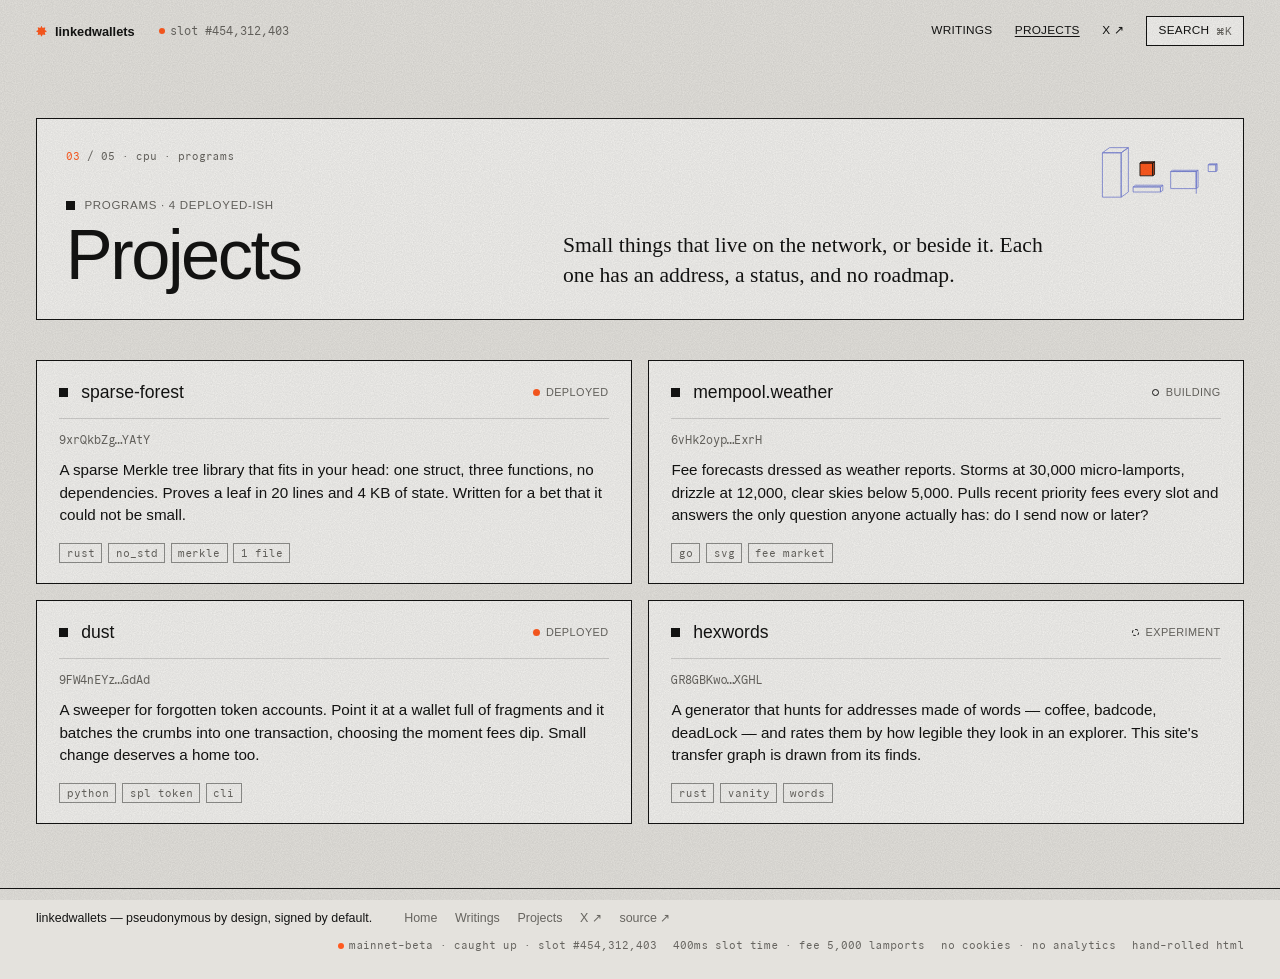
==== commit 3b5c828d: "Use Solana terms: slots, base58 keys, lamport fees, programs The look stays the same. Addresses and " ====
--- a/projects/index.html
+++ b/projects/index.html
@@ -4,7 +4,7 @@
   <meta charset="utf-8">
   <meta name="viewport" content="width=device-width, initial-scale=1, viewport-fit=cover">
   <title>Projects — linkedwallets</title>
-  <meta name="description" content="Small tools and contracts by linkedwallets: a sparse Merkle library, a fee forecast as weather, a dust sweeper, a hexword generator.">
+  <meta name="description" content="Small tools and programs by linkedwallets: a sparse Merkle library, a fee forecast as weather, a dust sweeper, a vanity-address generator.">
   <meta name="theme-color" content="#e4e2dd">
   <link rel="icon" href="/favicon.svg" type="image/svg+xml">
   <link rel="preconnect" href="https://api.fontshare.com">
@@ -18,7 +18,7 @@
 
   <header class="site-head wrap">
     <a class="brand" href="/" aria-label="linkedwallets — home"><i class="sh bu"></i>linkedwallets</a>
-    <span class="chain" aria-hidden="true"><i class="sh ci throb"></i>block #<span data-block>—</span></span>
+    <span class="chain" aria-hidden="true"><i class="sh ci throb"></i>slot #<span data-slot>—</span></span>
     <nav class="site-nav" aria-label="Site">
       <a href="/writings/">Writings</a>
       <a href="/projects/" aria-current="page">Projects</a>
@@ -32,16 +32,16 @@
       <div class="pal-top"><span>explorer · indexes one person</span><button class="pal-x" type="button">esc ✕</button></div>
       <input type="text" placeholder="search tx / address / page…" aria-label="Search this site" autocomplete="off" spellcheck="false">
       <ul class="pal-list"></ul>
-      <div class="pal-foot"><span>block #<span data-block>—</span></span><span>↑↓ move · ↵ open</span></div>
+      <div class="pal-foot"><span>slot #<span data-slot>—</span></span><span>↑↓ move · ↵ open</span></div>
     </div>
   </div>
 
   <main id="main" class="page wrap">
     <header class="page-head">
       <svg class="mininode" viewBox="0 0 150 80" role="img" aria-label="part 03 of 5: cpu"><path class="b" d="M4 22h22v52h-22zM4 22l8.4 -6h22l-8.4 6zM26 22l8.4 -6v52l-8.4 6z"/><path class="b" d="M40 62h32v6h-32zM40 62l2.8 -2h32l-2.8 2zM72 62l2.8 -2v6l-2.8 2z"/><path class="on" d="M48 34h15v15h-15zM48 34l2.1 -1.5h15l-2.1 1.5zM63 34l2.1 -1.5v15l-2.1 1.5z"/><path class="b" d="M84 44h30v20h-30zM84 44l2.1 -1.5h30l-2.1 1.5zM114 44l2.1 -1.5v20l-2.1 1.5zM114 44v26"/><path class="b" d="M128 36h9v8h-9zM128 36l1.4 -1h9l-1.4 1zM137 36l1.4 -1v8l-1.4 1z"/></svg>
-      <p class="part"><b>03</b> / 05 · cpu · contracts</p>
+      <p class="part"><b>03</b> / 05 · cpu · programs</p>
       <div>
-        <p class="label"><i class="sh"></i>contracts · 4 deployed-ish</p>
+        <p class="label"><i class="sh"></i>programs · 4 deployed-ish</p>
         <h1>Projects</h1>
       </div>
       <p class="lede">Small things that live on the network, or beside it. Each one has an address, a status, and no roadmap.</p>
@@ -52,7 +52,7 @@
             <i class="sh"></i><h2>sparse-forest</h2>
             <span class="badge deployed">deployed</span>
           </div>
-          <code class="addr">0x5f0e7a1c…9c02</code>
+          <code class="addr">9xrQkbZg…YAtY</code>
           <p>A sparse Merkle tree library that fits in your head: one struct, three functions, no dependencies. Proves a leaf in 20 lines and 4 KB of state. Written for a bet that it could not be small.</p>
           <ul class="tags">
             <li>rust</li><li>no_std</li><li>merkle</li><li>1 file</li>
@@ -64,8 +64,8 @@
             <i class="sh"></i><h2>mempool.weather</h2>
             <span class="badge building">building</span>
           </div>
-          <code class="addr">0xBa5e11d0…d10c</code>
-          <p>Fee forecasts dressed as weather reports. Storms at 30 gwei, drizzle at twelve, clear skies below five. Pulls the mempool every block and answers the only question anyone actually has: do I send now or later?</p>
+          <code class="addr">6vHk2oyp…ExrH</code>
+          <p>Fee forecasts dressed as weather reports. Storms at 30,000 micro-lamports, drizzle at 12,000, clear skies below 5,000. Pulls recent priority fees every slot and answers the only question anyone actually has: do I send now or later?</p>
           <ul class="tags">
             <li>go</li><li>svg</li><li>fee market</li>
           </ul>
@@ -76,10 +76,10 @@
             <i class="sh"></i><h2>dust</h2>
             <span class="badge deployed">deployed</span>
           </div>
-          <code class="addr">0x400dc0de…c0de</code>
-          <p>A sweeper for forgotten UTXOs. Point it at a wallet full of fragments and it batches the crumbs into one spendable note, choosing the moment fees dip. Small change deserves a home too.</p>
+          <code class="addr">9FW4nEYz…GdAd</code>
+          <p>A sweeper for forgotten token accounts. Point it at a wallet full of fragments and it batches the crumbs into one transaction, choosing the moment fees dip. Small change deserves a home too.</p>
           <ul class="tags">
-            <li>python</li><li>coin selection</li><li>cli</li>
+            <li>python</li><li>spl token</li><li>cli</li>
           </ul>
         </article>
 
@@ -88,8 +88,8 @@
             <i class="sh"></i><h2>hexwords</h2>
             <span class="badge experiment">experiment</span>
           </div>
-          <code class="addr">0xfa7cade…bee4</code>
-          <p>A generator that hunts for addresses made of words — 0xc0ffee, 0xbadc0de, 0xdead10cc — and rates them by how legible they look in an explorer. This site's transfer graph is drawn from its finds.</p>
+          <code class="addr">GR8GBKwo…XGHL</code>
+          <p>A generator that hunts for addresses made of words — coffee, badcode, deadLock — and rates them by how legible they look in an explorer. This site's transfer graph is drawn from its finds.</p>
           <ul class="tags">
             <li>rust</li><li>vanity</li><li>words</li>
           </ul>
@@ -106,7 +106,7 @@
       <a href="https://x.com/linkedwallets" target="_blank" rel="noopener noreferrer">X ↗</a>
       <a href="https://github.com/linkedwallets/linkedwallets.github.io" target="_blank" rel="noopener noreferrer">source ↗</a>
     </nav>
-    <span class="chainline"><span><i class="sh ci throb"></i>mainnet · synced · block #<span data-block>—</span></span><span>12.1s block time · gas 0.31 gwei</span><span>no cookies · no analytics</span><span>hand-rolled html</span></span>
+    <span class="chainline"><span><i class="sh ci throb"></i>mainnet-beta · caught up · slot #<span data-slot>—</span></span><span>400ms slot time · fee 5,000 lamports</span><span>no cookies · no analytics</span><span>hand-rolled html</span></span>
   </footer>
 
   <script src="/assets/main.js"></script>
--- a/assets/style.css
+++ b/assets/style.css
@@ -12,7 +12,7 @@
 
 :root {
   --paper: #e4e2dd;
-  --fill: rgba(247, 246, 243, 0.66);
+  --fill: rgba(247, 246, 243, 0.8);
   --idle: rgba(247, 246, 243, 0.5);
   --ink: #141413;
   --mute: #66645f;
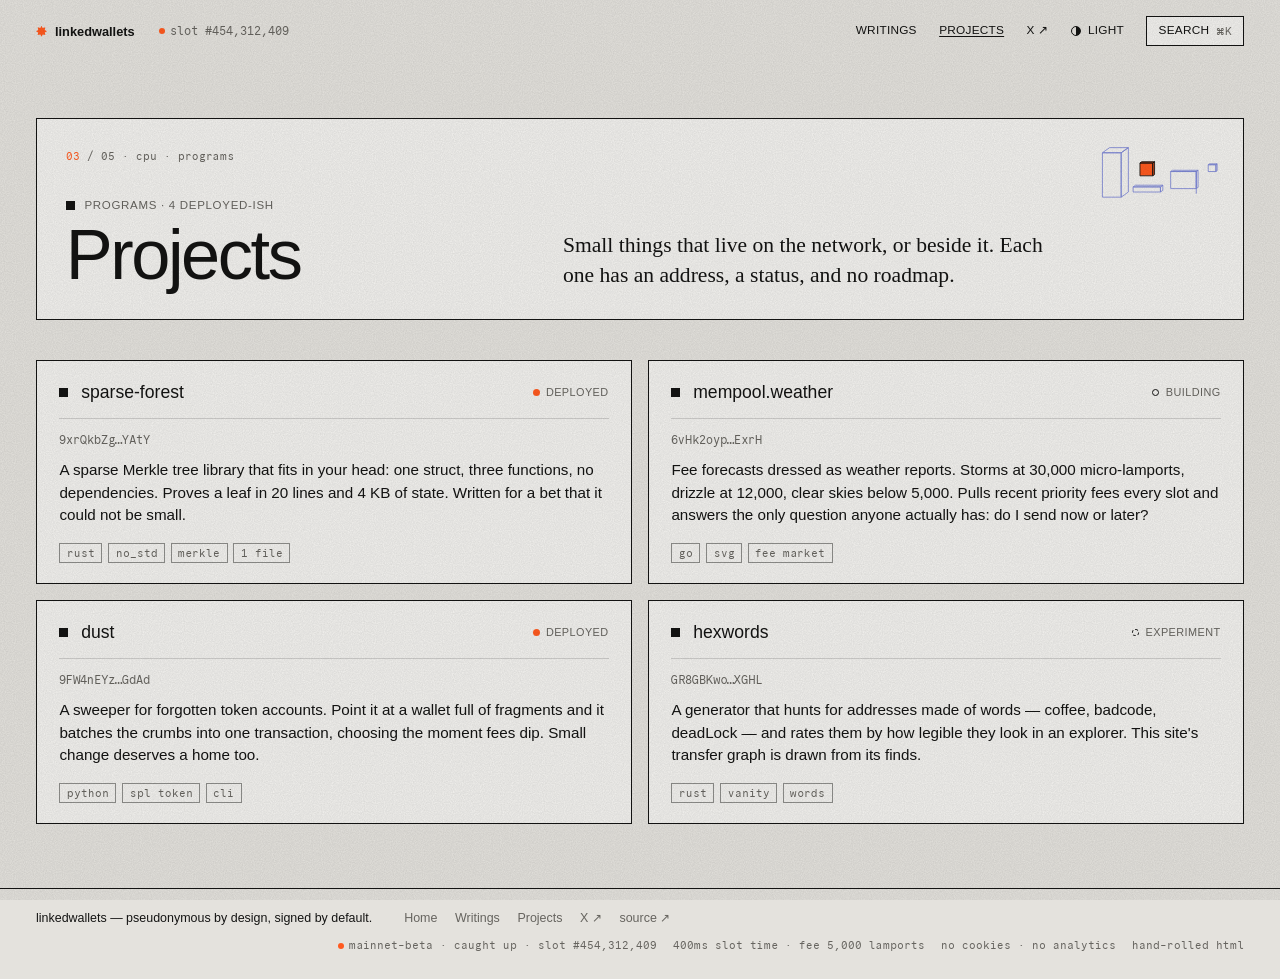
==== commit cff1c6f7: "Clearer map dots, no graph tooltip, dark mode with a header switch Co-Authored-By: Claude Opus 5.5 <" ====
--- a/projects/index.html
+++ b/projects/index.html
@@ -6,6 +6,16 @@
   <title>Projects — linkedwallets</title>
   <meta name="description" content="Small tools and programs by linkedwallets: a sparse Merkle library, a fee forecast as weather, a dust sweeper, a vanity-address generator.">
   <meta name="theme-color" content="#e4e2dd">
+  <script>
+    // Light or dark before the first paint: the visitor's choice, else the system's.
+    (function () {
+      var t = null;
+      try { t = localStorage.getItem("theme"); } catch (e) {}
+      if (t !== "light" && t !== "dark") t = matchMedia("(prefers-color-scheme: dark)").matches ? "dark" : "light";
+      document.documentElement.setAttribute("data-theme", t);
+      document.querySelector('meta[name="theme-color"]').content = t === "dark" ? "#1a1917" : "#e4e2dd";
+    })();
+  </script>
   <link rel="icon" href="/favicon.svg" type="image/svg+xml">
   <link rel="preconnect" href="https://api.fontshare.com">
   <link rel="preconnect" href="https://cdn.fontshare.com" crossorigin>
@@ -23,6 +33,7 @@
       <a href="/writings/">Writings</a>
       <a href="/projects/" aria-current="page">Projects</a>
       <a href="https://x.com/linkedwallets" target="_blank" rel="noopener noreferrer">X ↗</a>
+      <button class="t-btn" type="button" data-theme-toggle aria-pressed="false" aria-label="Dark mode"><i></i><span>Light</span></button>
       <button class="k-btn" type="button" data-explorer aria-haspopup="dialog" aria-controls="explorer"><span class="long">Search</span><span class="short">Menu</span><kbd>⌘K</kbd></button>
     </nav>
   </header>
--- a/assets/style.css
+++ b/assets/style.css
@@ -1,5 +1,6 @@
-/* linkedwallets.github.io — one person as a node: a small server, rendered live, taken apart by
-   scroll, after ghost.ai. Warm grey paper with grain, black hairline tables, one orange.
+/* linkedwallets.github.io — one person as a node: a flat map of the network, a zoom into the
+   site's node, then a small server, rendered live, taken apart by scroll, after ghost.ai. Warm
+   grey paper with grain, black hairline tables, one orange.
    Switzer + Gambetta load from Fontshare's CDN (the ITF licence forbids hosting the files here).
    Commit Mono (OFL) is self-hosted. Typed graph nodes from the pass after andrewtrousdale.com. */
 
@@ -20,11 +21,40 @@
   --rule: rgba(20, 20, 19, 0.16);
   --orange: #ff5a1f;
   --blue: #7d86d6;
+  --on-orange: #141413;
+  --edge: rgba(20, 20, 19, 0.45);
+  --idle-ink: rgba(20, 20, 19, 0.55);
+  --sheet: #f4f3f0;
+  --veil: rgba(228, 226, 221, 0.78);
+  --shade: rgba(20, 20, 19, 0.14);
+  --dots: #5f69cf;
+  --points: rgba(20, 20, 19, 0.55);
   --sans: "Switzer", "Helvetica Neue", Arial, sans-serif;
   --serif: "Gambetta", Georgia, serif;
   --mono: "Commit Mono", ui-monospace, monospace;
   --pad: clamp(1rem, 3.2vw, 2.25rem);
   --grain: url("data:image/svg+xml,%3Csvg xmlns='http://www.w3.org/2000/svg' width='180' height='180'%3E%3Cfilter id='n'%3E%3CfeTurbulence type='fractalNoise' baseFrequency='.9' numOctaves='2' stitchTiles='stitch'/%3E%3CfeColorMatrix values='0 0 0 0 0 0 0 0 0 0 0 0 0 0 0 0 0 0 .5 0'/%3E%3C/filter%3E%3Crect width='100%25' height='100%25' filter='url(%23n)'/%3E%3C/svg%3E");
+}
+
+/* dark: warm near-black paper, light ink, a lighter blue-violet, the same orange. Contrast on
+   the paper: ink 14.5:1, mute 7.4:1, faint 5.7:1, orange 5.6:1. */
+html[data-theme="dark"] {
+  color-scheme: dark;
+  --paper: #1a1917;
+  --fill: rgba(38, 36, 33, 0.82);
+  --idle: rgba(38, 36, 33, 0.55);
+  --ink: #ece9e2;
+  --mute: #aca89f;
+  --faint: #97938a;
+  --rule: rgba(236, 233, 226, 0.16);
+  --blue: #a3aaf0;
+  --edge: rgba(236, 233, 226, 0.5);
+  --idle-ink: rgba(236, 233, 226, 0.66);
+  --sheet: #26241f;
+  --veil: rgba(26, 25, 23, 0.78);
+  --shade: rgba(0, 0, 0, 0.5);
+  --dots: #8a93ec;
+  --points: rgba(236, 233, 226, 0.6);
 }
 
 *, *::before, *::after { box-sizing: border-box; }
@@ -56,8 +86,9 @@
   background-image: var(--grain);
   opacity: 0.22;
 }
-
-::selection { background: var(--orange); color: var(--ink); }
+html[data-theme="dark"] body::after { filter: invert(1); opacity: 0.1; }
+
+::selection { background: var(--orange); color: var(--on-orange); }
 
 a { color: inherit; text-decoration-thickness: 1px; text-underline-offset: 0.2em; }
 a:hover { color: var(--orange); }
@@ -110,9 +141,9 @@
   align-items: center;
   height: 1.9rem;
   padding: 0 0.75rem;
-  border: 1px solid rgba(20, 20, 19, 0.45);
+  border: 1px solid var(--edge);
   background: var(--idle);
-  color: rgba(20, 20, 19, 0.55);
+  color: var(--idle-ink);
   font-family: var(--sans);
   font-size: 0.82rem;
   font-weight: 500;
@@ -122,7 +153,7 @@
   text-decoration: none;
   white-space: nowrap;
 }
-.pill.on, .call.on .pill { background: var(--orange); border-color: var(--ink); color: var(--ink); }
+.pill.on, .call.on .pill { background: var(--orange); border-color: var(--ink); color: var(--on-orange); }
 
 /* ---------- header ---------- */
 
@@ -161,9 +192,31 @@
   gap: 0.5rem;
   align-items: center;
 }
-.k-btn:hover { background: var(--orange); }
+.k-btn:hover { background: var(--orange); color: var(--on-orange); }
 .k-btn kbd { font-family: var(--mono); font-size: 0.7rem; color: var(--mute); text-transform: none; }
+html[data-theme="dark"] .k-btn:hover kbd { color: var(--on-orange); }
 .k-btn .short { display: none; }
+
+/* the light/dark switch: shows the mode in use (main.js) */
+.t-btn {
+  font: inherit;
+  font-size: 0.74rem;
+  font-weight: 500;
+  text-transform: uppercase;
+  letter-spacing: 0.02em;
+  color: var(--ink);
+  background: none;
+  border: 0;
+  height: 1.9rem;
+  padding: 0;
+  cursor: pointer;
+  display: inline-flex;
+  gap: 0.45rem;
+  align-items: center;
+}
+.t-btn:hover { color: var(--orange); }
+.t-btn i { width: 10px; height: 10px; border: 1px solid currentColor; border-radius: 50%; background: linear-gradient(90deg, transparent 50%, currentColor 50%); }
+html[data-theme="dark"] .t-btn i { background: currentColor; }
 
 /* ---------- panels with hairline rows ---------- */
 
@@ -177,17 +230,18 @@
 
 .more { display: inline-block; margin: 0.4rem 0 1rem; font-size: 0.8rem; font-weight: 500; }
 
-/* ---------- home: the node ----------
-   A sticky stage holds a WebGL canvas. scene.js maps scroll to the stops: closed, panels out,
-   all parts out, then one stop per part. Tags and callouts are HTML over the canvas. */
+/* ---------- home: the map, then the node ----------
+   A sticky stage holds the map (a canvas of dots under the graph's SVG) and a WebGL canvas.
+   scene.js maps scroll to the stops: the map, the zoom into the closed node, panels out, all
+   parts out, then one stop per part. Tags and callouts are HTML over the canvas. */
 
 .nv { position: relative; }
 .nv-stage { position: relative; overflow: hidden; display: flex; flex-direction: column; }
 .nv-gl { display: none; }
 
-html.js .nv:not(.still) { height: 662vh; height: 662svh; }
+html.js .nv:not(.still) { height: 782vh; height: 782svh; }
 html.js .nv:not(.still) .nv-stage { position: sticky; top: 0; height: 100vh; height: 100svh; }
-html.js .nv:not(.still) .nv-gl { display: block; position: absolute; inset: 0; width: 100%; height: 100%; }
+html.js .nv:not(.still) .nv-gl { display: block; position: absolute; inset: 0; width: 100%; height: 100%; pointer-events: none; }
 
 .nv-intro {
   order: -1;
@@ -196,7 +250,7 @@
   max-width: 26rem;
   padding: 5.5rem var(--pad) 1rem;
 }
-html.js .nv:not(.still) .nv-intro { position: absolute; left: 0; bottom: 7vh; padding: 0 var(--pad); }
+html.js .nv:not(.still) .nv-intro { position: absolute; left: 0; top: 50%; transform: translateY(-50%); padding: 0 var(--pad); }
 .nv-intro h1 {
   margin: 0;
   font-size: clamp(2.3rem, 4.2vw, 3.6rem);
@@ -236,6 +290,27 @@
   font-size: 0.7rem;
   color: var(--mute);
 }
+
+/* the map: a flat world in dots, the network's nodes, and the transfer graph (map.js) */
+.nv-map { display: none; position: relative; margin: 0; }
+html.js .nv-map { display: block; }
+html.js .nv:not(.still) .nv-map { position: absolute; inset: 0; }
+.nv.still .nv-map { aspect-ratio: 360 / 150; }
+.nv-dots, .nv-map .graph { position: absolute; inset: 0; width: 100%; height: 100%; }
+.nv-map .graph text { opacity: var(--words, 1); }
+.nv-map figcaption {
+  position: absolute;
+  left: var(--pad);
+  bottom: 2.2rem;
+  display: flex;
+  flex-wrap: wrap;
+  gap: 0.4rem 1.2rem;
+  margin: 0;
+  font-family: var(--mono);
+  font-size: 0.7rem;
+  color: var(--mute);
+}
+.nv.still .nv-map figcaption { bottom: 0.4rem; }
 
 /* callouts: an orange tag joined to a small table of rows */
 .nv-calls {
@@ -343,17 +418,6 @@
 .title-block dt { padding: 0.35rem 0.6rem; color: var(--faint); border-right: 1px solid var(--rule); }
 .title-block dd { margin: 0; padding: 0.35rem 0.6rem; }
 
-.map { margin: 0.4rem 0 0; }
-.map figcaption {
-  display: flex;
-  flex-wrap: wrap;
-  gap: 0.4rem 1.2rem;
-  margin-top: 0.4rem;
-  font-family: var(--mono);
-  font-size: 0.68rem;
-  color: var(--mute);
-}
-
 /* ---------- transfer graph ---------- */
 
 .graph { display: block; width: 100%; height: auto; overflow: visible; }
@@ -384,6 +448,7 @@
 
 .g-node .s { fill: var(--paper); stroke: var(--ink); stroke-width: 1.2; }
 .g-node .s.solid { fill: var(--ink); }
+.g-node .pip { fill: var(--paper); }
 .g-node .hit { fill: transparent; stroke: none; pointer-events: all; }
 .g-node text, .g-amount {
   font-family: var(--sans);
@@ -508,7 +573,7 @@
 .badge.experiment::before { background: transparent; border: 1px dashed var(--ink); }
 
 .tags { list-style: none; display: flex; flex-wrap: wrap; gap: 0.35rem; margin: 1rem 0 0; padding: 0; }
-.tags li { font-family: var(--mono); font-size: 0.68rem; color: var(--mute); border: 1px solid rgba(20, 20, 19, 0.45); padding: 0.05em 0.6em; }
+.tags li { font-family: var(--mono); font-size: 0.68rem; color: var(--mute); border: 1px solid var(--edge); padding: 0.05em 0.6em; }
 
 /* ---------- essays (after kedzich.com) ---------- */
 
@@ -591,16 +656,16 @@
   display: grid;
   place-items: start center;
   padding: 12vh var(--pad) 2rem;
-  background: rgba(228, 226, 221, 0.78);
+  background: var(--veil);
   -webkit-backdrop-filter: blur(4px);
   backdrop-filter: blur(4px);
 }
 .palette[hidden] { display: none; }
 .pal-box {
   width: min(32rem, 100%);
-  background: #f4f3f0;
+  background: var(--sheet);
   border: 1px solid var(--ink);
-  box-shadow: 0 18px 50px rgba(20, 20, 19, 0.14);
+  box-shadow: 0 18px 50px var(--shade);
   padding: 0.4rem 1.2rem 0.2rem;
   animation: fade 0.18s ease-out;
 }
@@ -635,8 +700,8 @@
 .pal-list a { display: flex; gap: 0.9rem; align-items: baseline; padding: 0.4rem; text-decoration: none; }
 .pal-list a span { width: 2.4rem; font-family: var(--mono); font-size: 0.68rem; color: var(--faint); }
 .pal-list a b { font-weight: 500; }
-.pal-list a.sel, .pal-list a:hover { background: var(--orange); color: var(--ink); }
-.pal-list a.sel span, .pal-list a:hover span { color: var(--ink); }
+.pal-list a.sel, .pal-list a:hover { background: var(--orange); color: var(--on-orange); }
+.pal-list a.sel span, .pal-list a:hover span { color: var(--on-orange); }
 .pal-none { padding: 0.9rem 0.4rem; font-family: var(--mono); font-size: 0.75rem; color: var(--mute); }
 
 /* ---------- footer ---------- */
@@ -667,9 +732,20 @@
   .page-head > .part, .writing-head > .part, .page-head .label { margin-right: 6.6rem; }
 }
 
+@media (max-width: 1100px) {
+  html.js .nv:not(.still) .nv-map figcaption { bottom: 4.2rem; }
+}
+
+/* a tall screen: the intro sits on top, the map under it (map.js and scene.js switch below 4:5) */
+@media (max-aspect-ratio: 4/5) {
+  html.js .nv:not(.still) .nv-intro { top: 4.2rem; transform: none; }
+}
+
 @media (max-width: 760px) {
   .parts { grid-template-columns: minmax(0, 1fr); }
-  html.js .nv:not(.still) .nv-intro { top: 4.2rem; bottom: auto; }
+  html.js .nv:not(.still) .nv-intro { top: 4.2rem; transform: none; }
+  html.js .nv:not(.still) .nv-map figcaption { bottom: 5.6rem; }
+  .nv.still .nv-map { aspect-ratio: 230 / 170; }
   html.js .nv:not(.still) .nv-cue { bottom: 3.6rem; }
   html.js .nv:not(.still) .nv-meter { bottom: 1.4rem; }
   .nv-intro h1 { font-size: 2.3rem; }
@@ -689,13 +765,13 @@
   .chain, .site-nav > a { display: none; }
   .k-btn kbd, .k-btn .long { display: none; }
   .k-btn .short { display: inline; }
-  .map figcaption .opt { display: none; }
-  .part-sec .g-node text, .part-sec .g-amount { font-size: 27px; stroke-width: 9px; }
-  .part-sec .g-node text.n { font-size: 15px; }
-  .part-sec .g-center text { font-size: 29px; }
-  .part-sec .g-center text.sub { font-size: 20px; }
-  .g-node .s, .g-edge { stroke-width: 2; }
-  .g-pulse { stroke-width: 5; }
+  .t-btn span { display: none; }
+  .nv-map figcaption .opt { display: none; }
+  .nv-map .g-node text, .nv-map .g-amount { font-size: 11px; stroke-width: 4px; }
+  .nv-map .g-node text.n { font-size: 8px; }
+  .nv-map .g-center text { font-size: 12px; }
+  .nv-map .g-center text.sub { font-size: 9px; }
+  .revert .g-node .s, .revert .g-edge { stroke-width: 2; }
   .card { padding-inline: 1.1rem; }
   .contract-grid { grid-template-columns: minmax(0, 1fr); }
   .prose { font-size: 1.12rem; }
